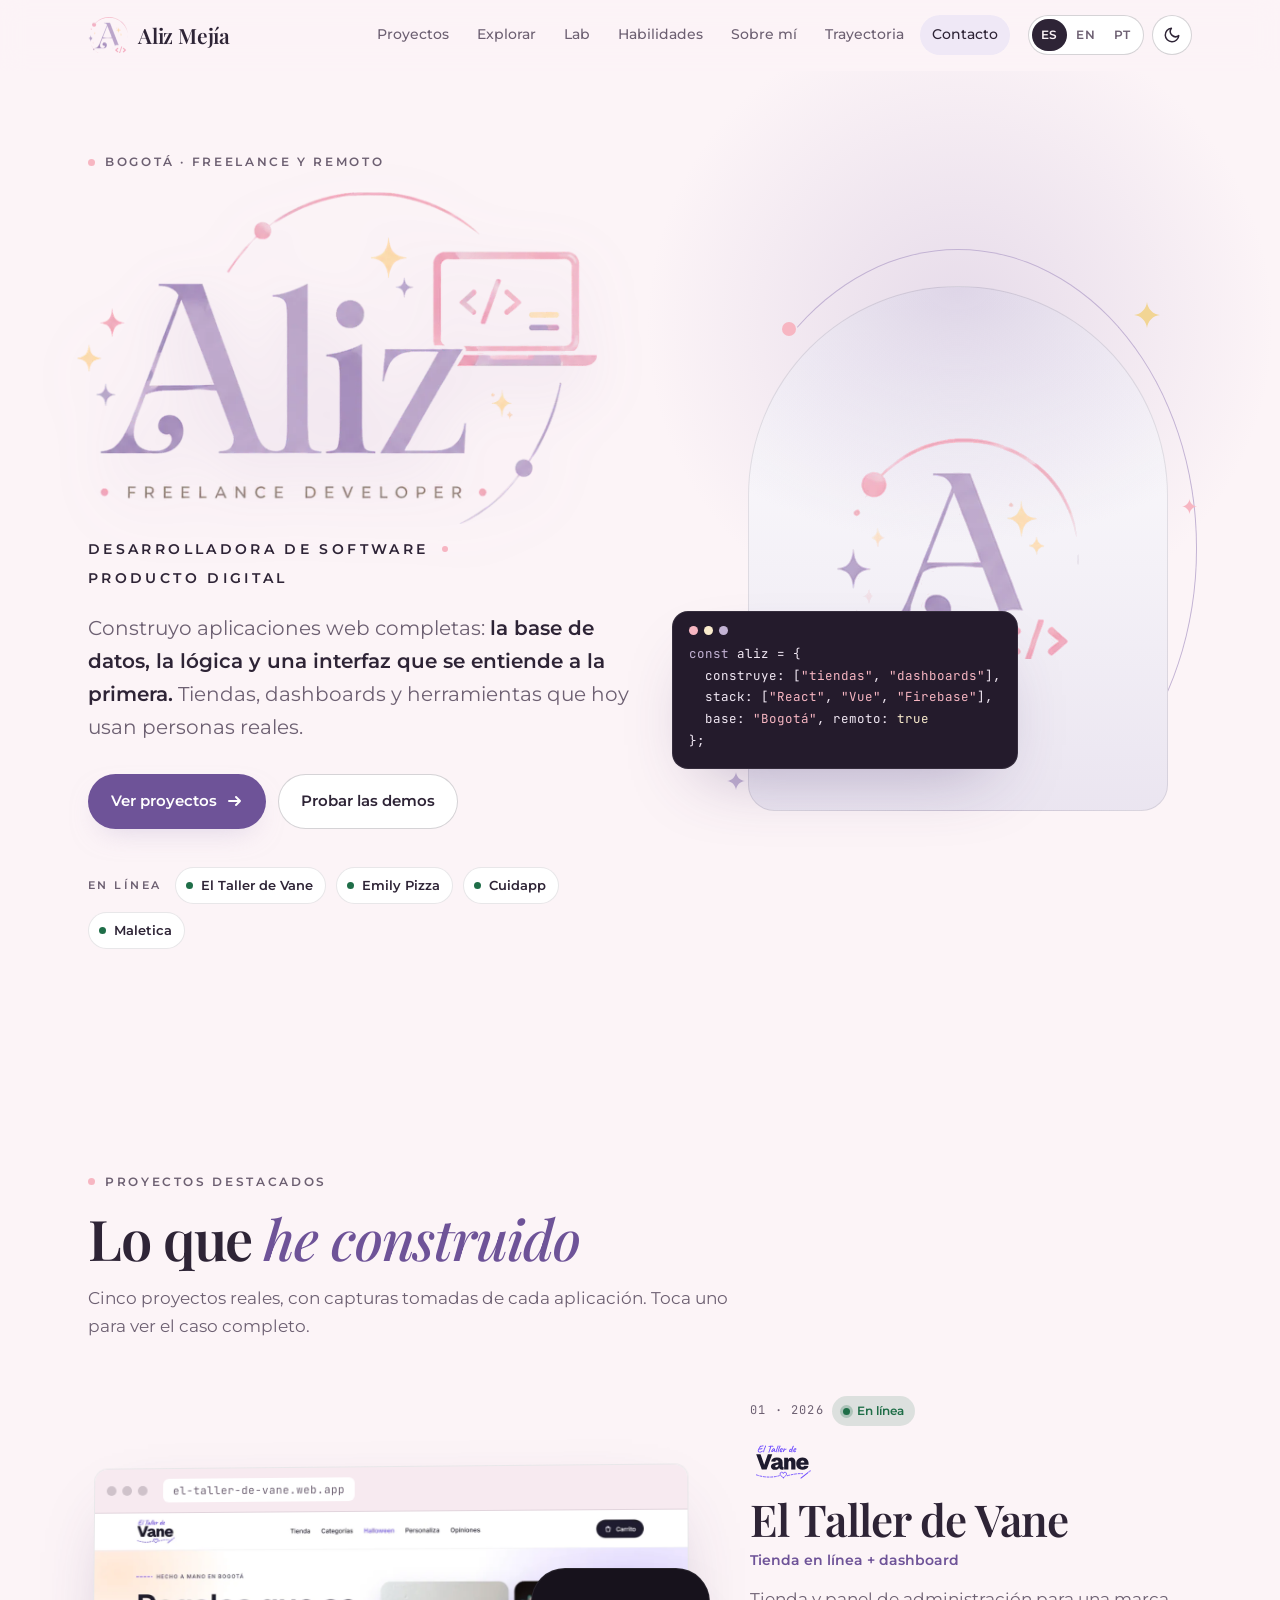
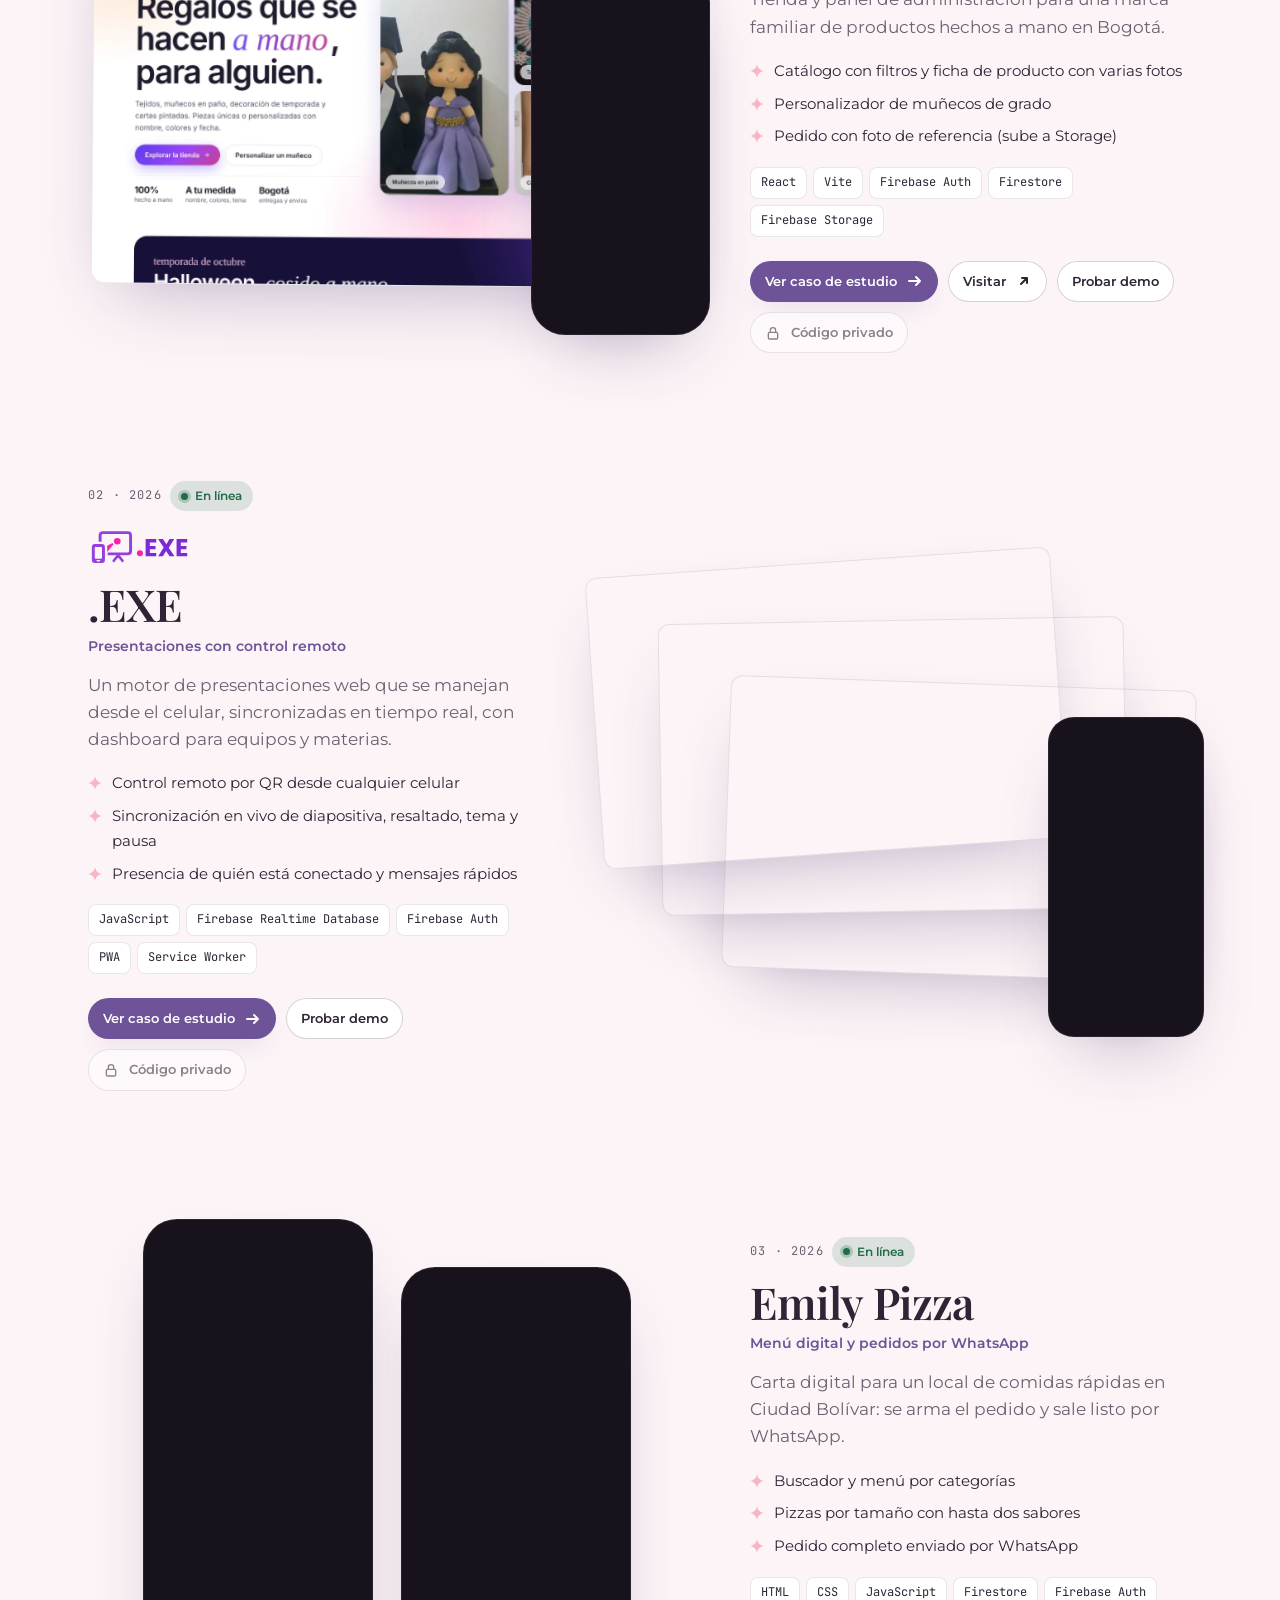
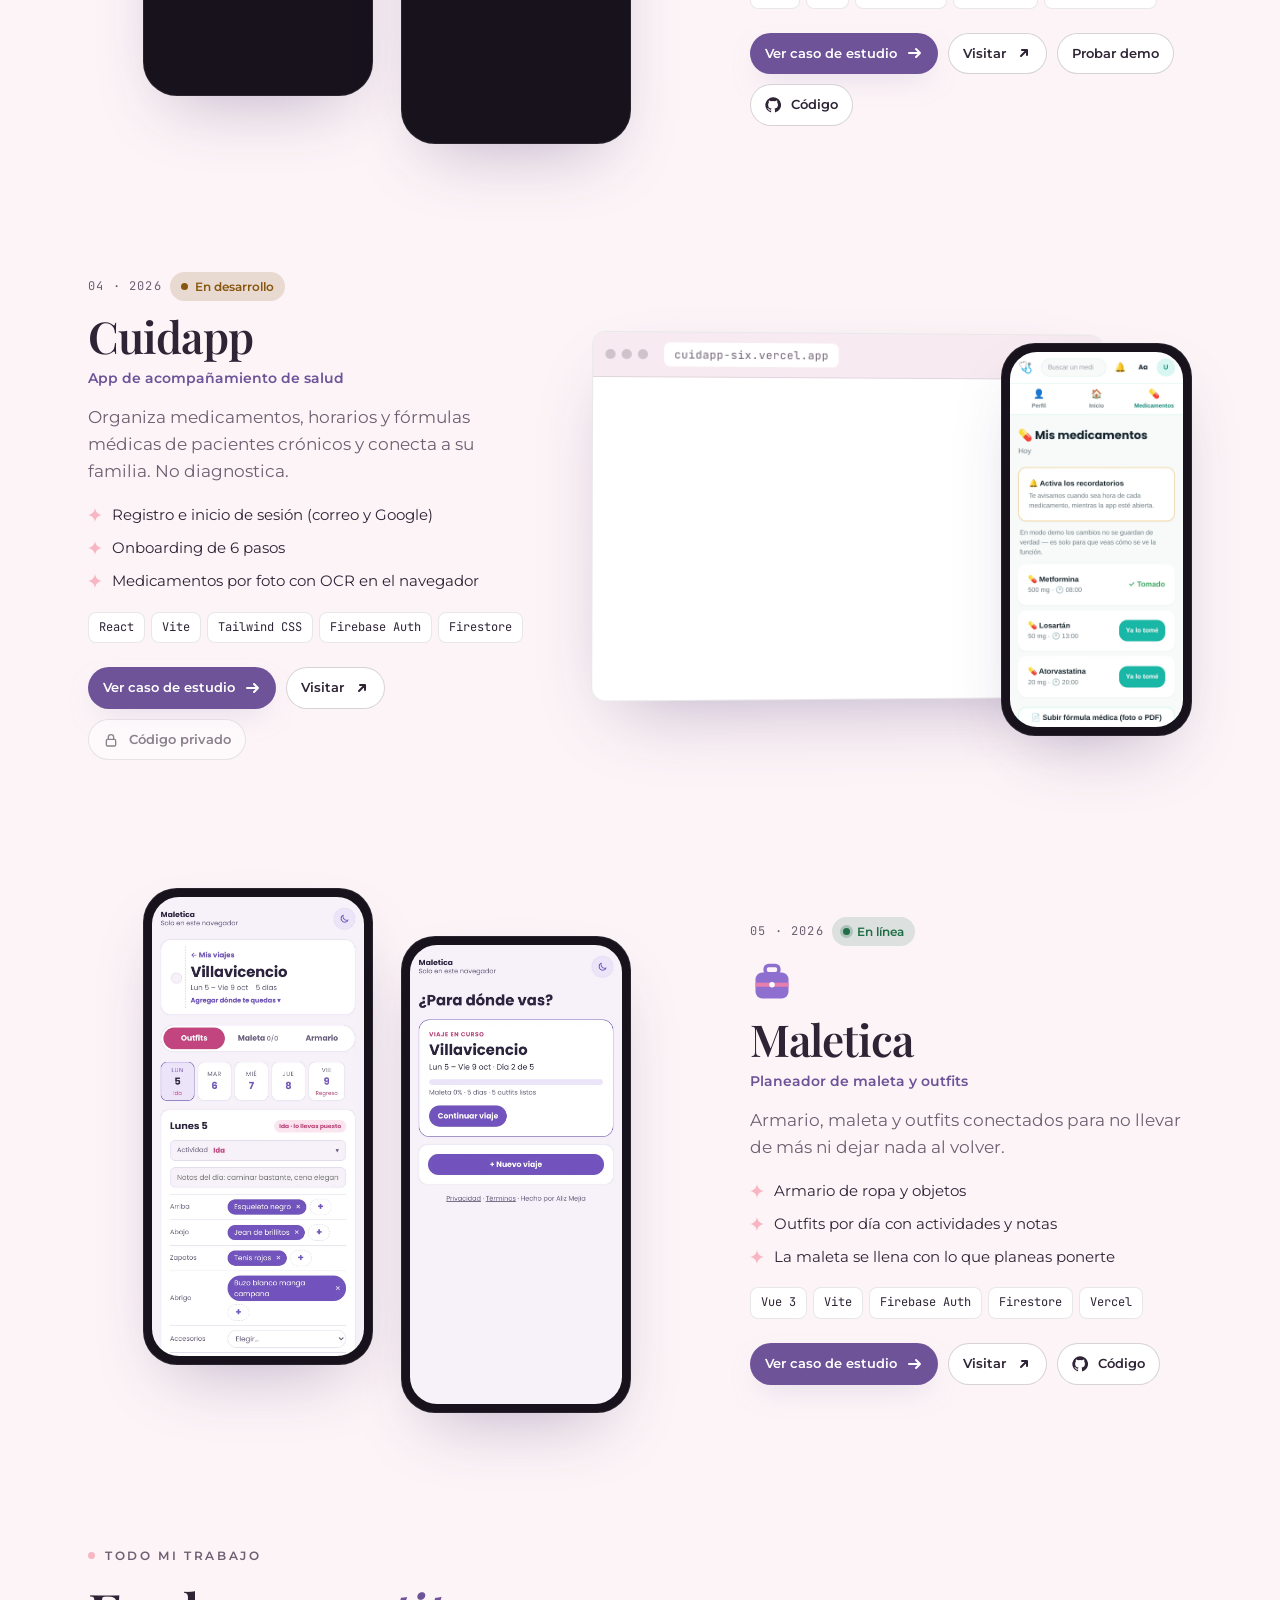
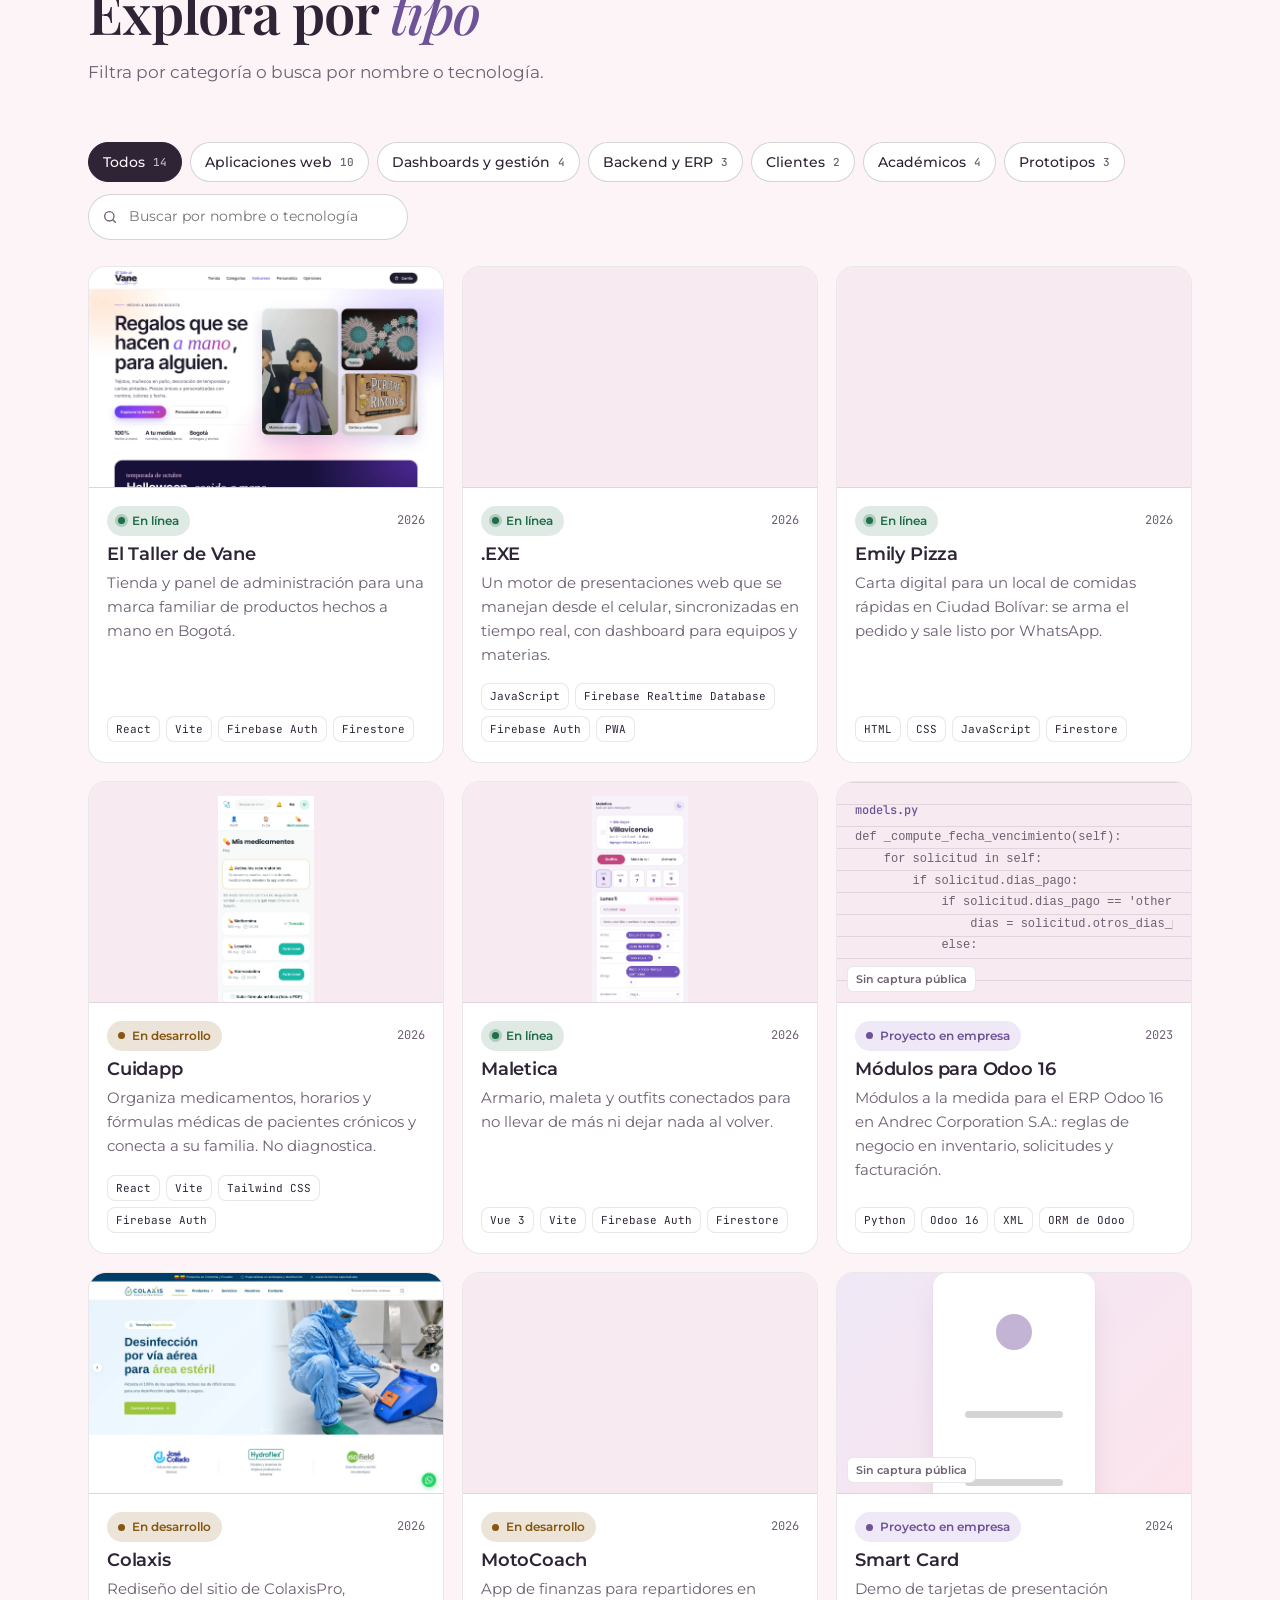
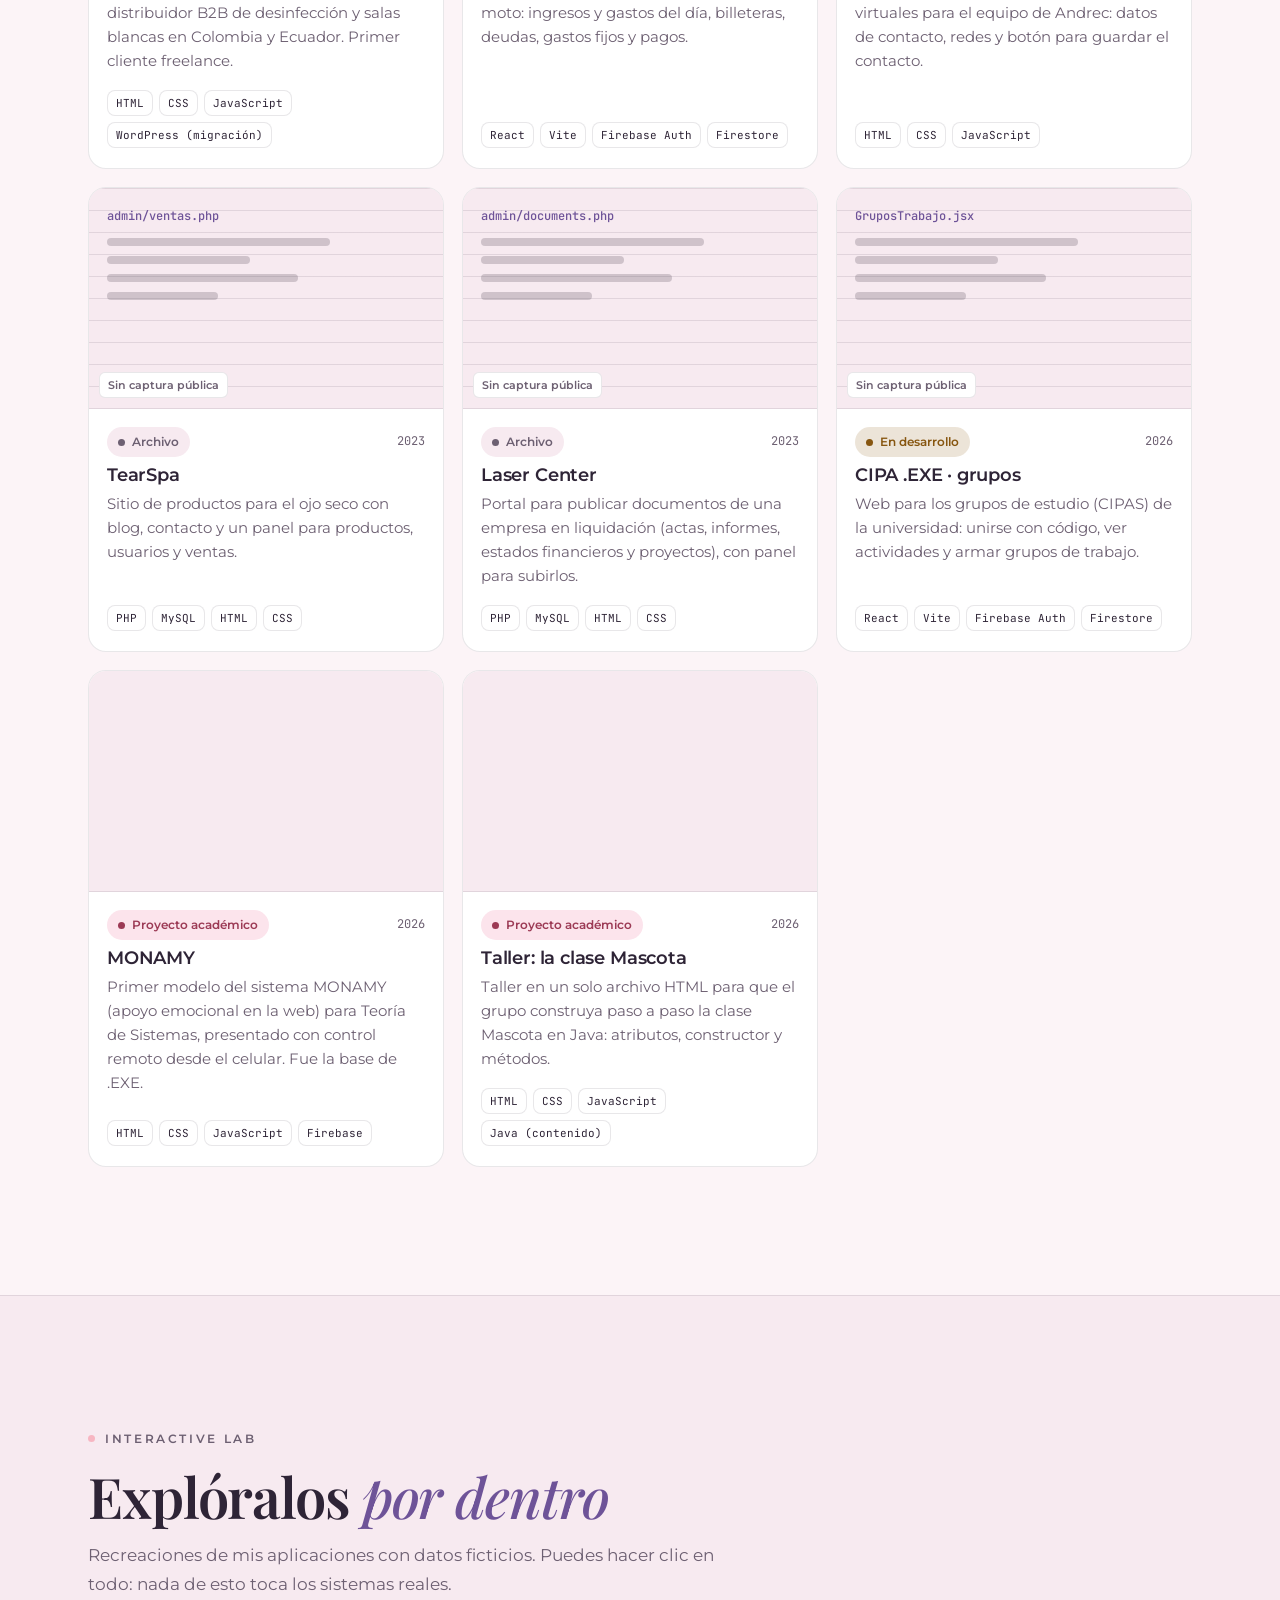
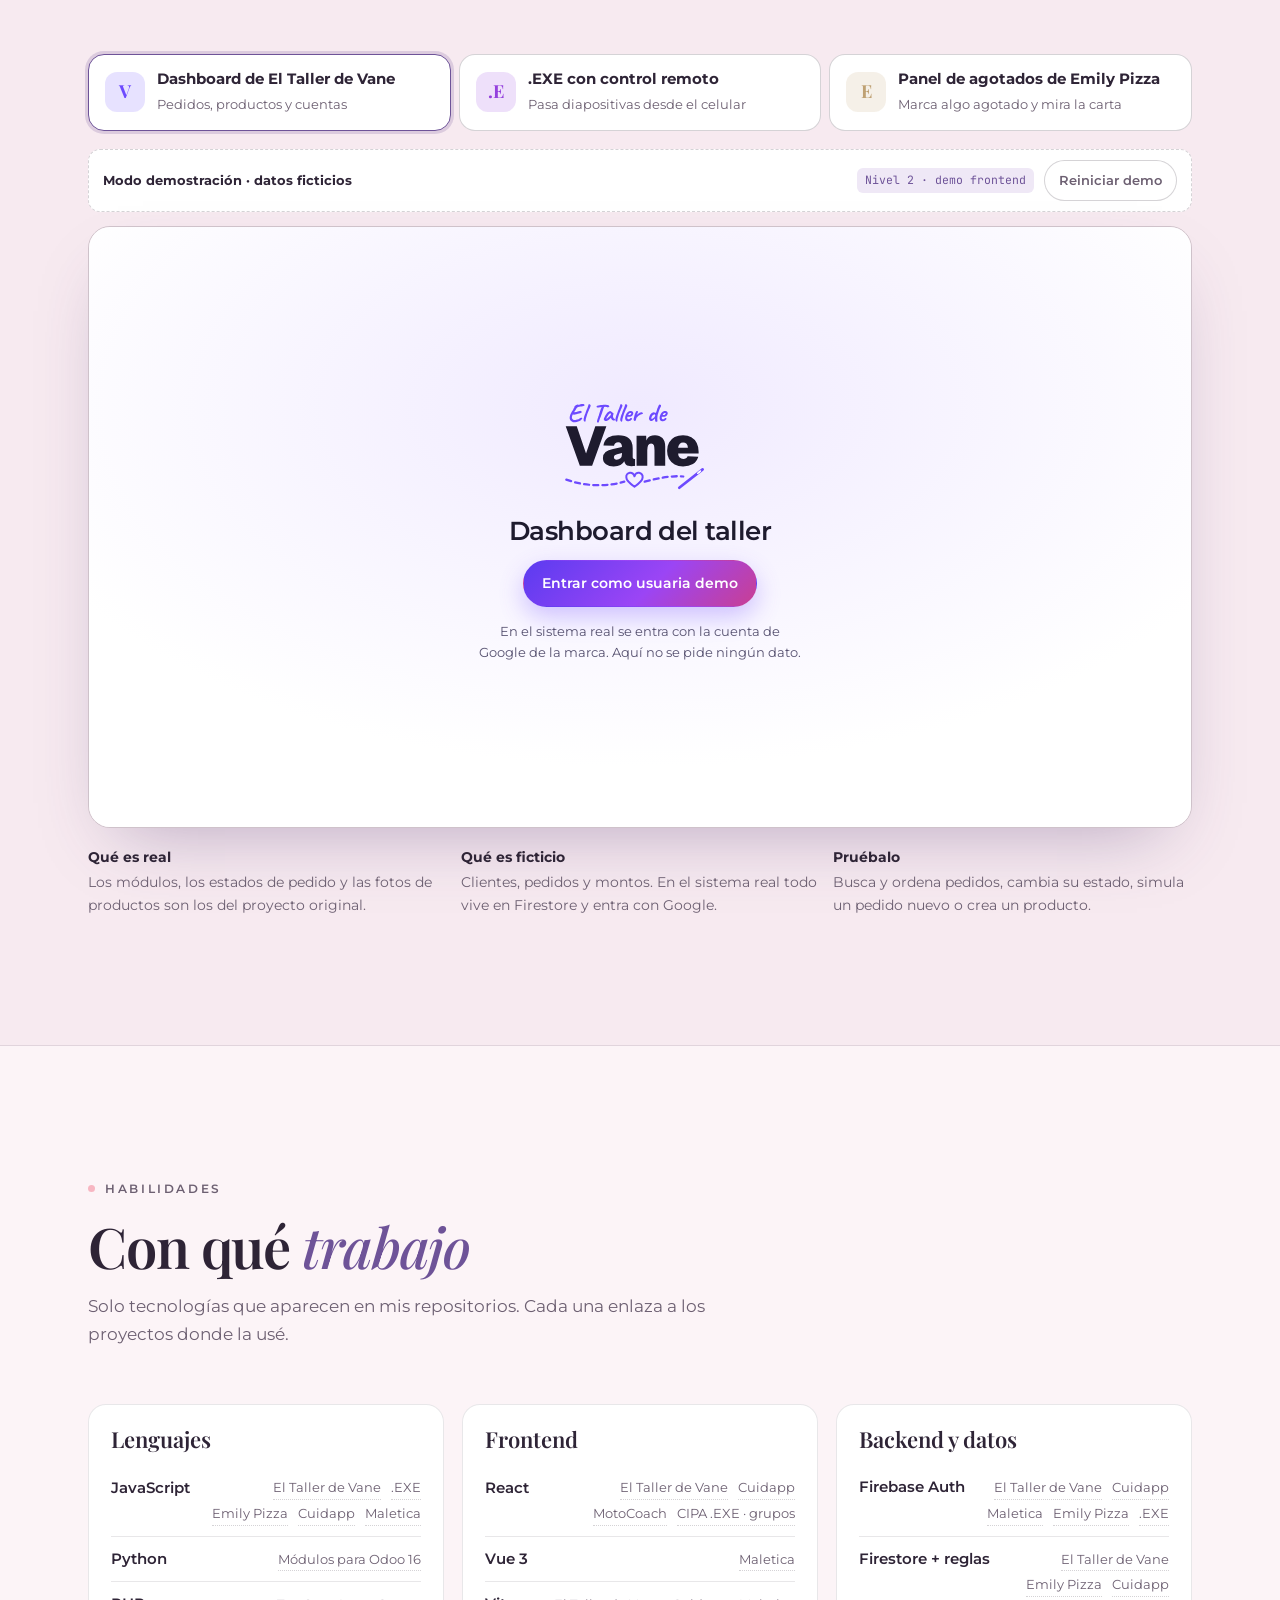
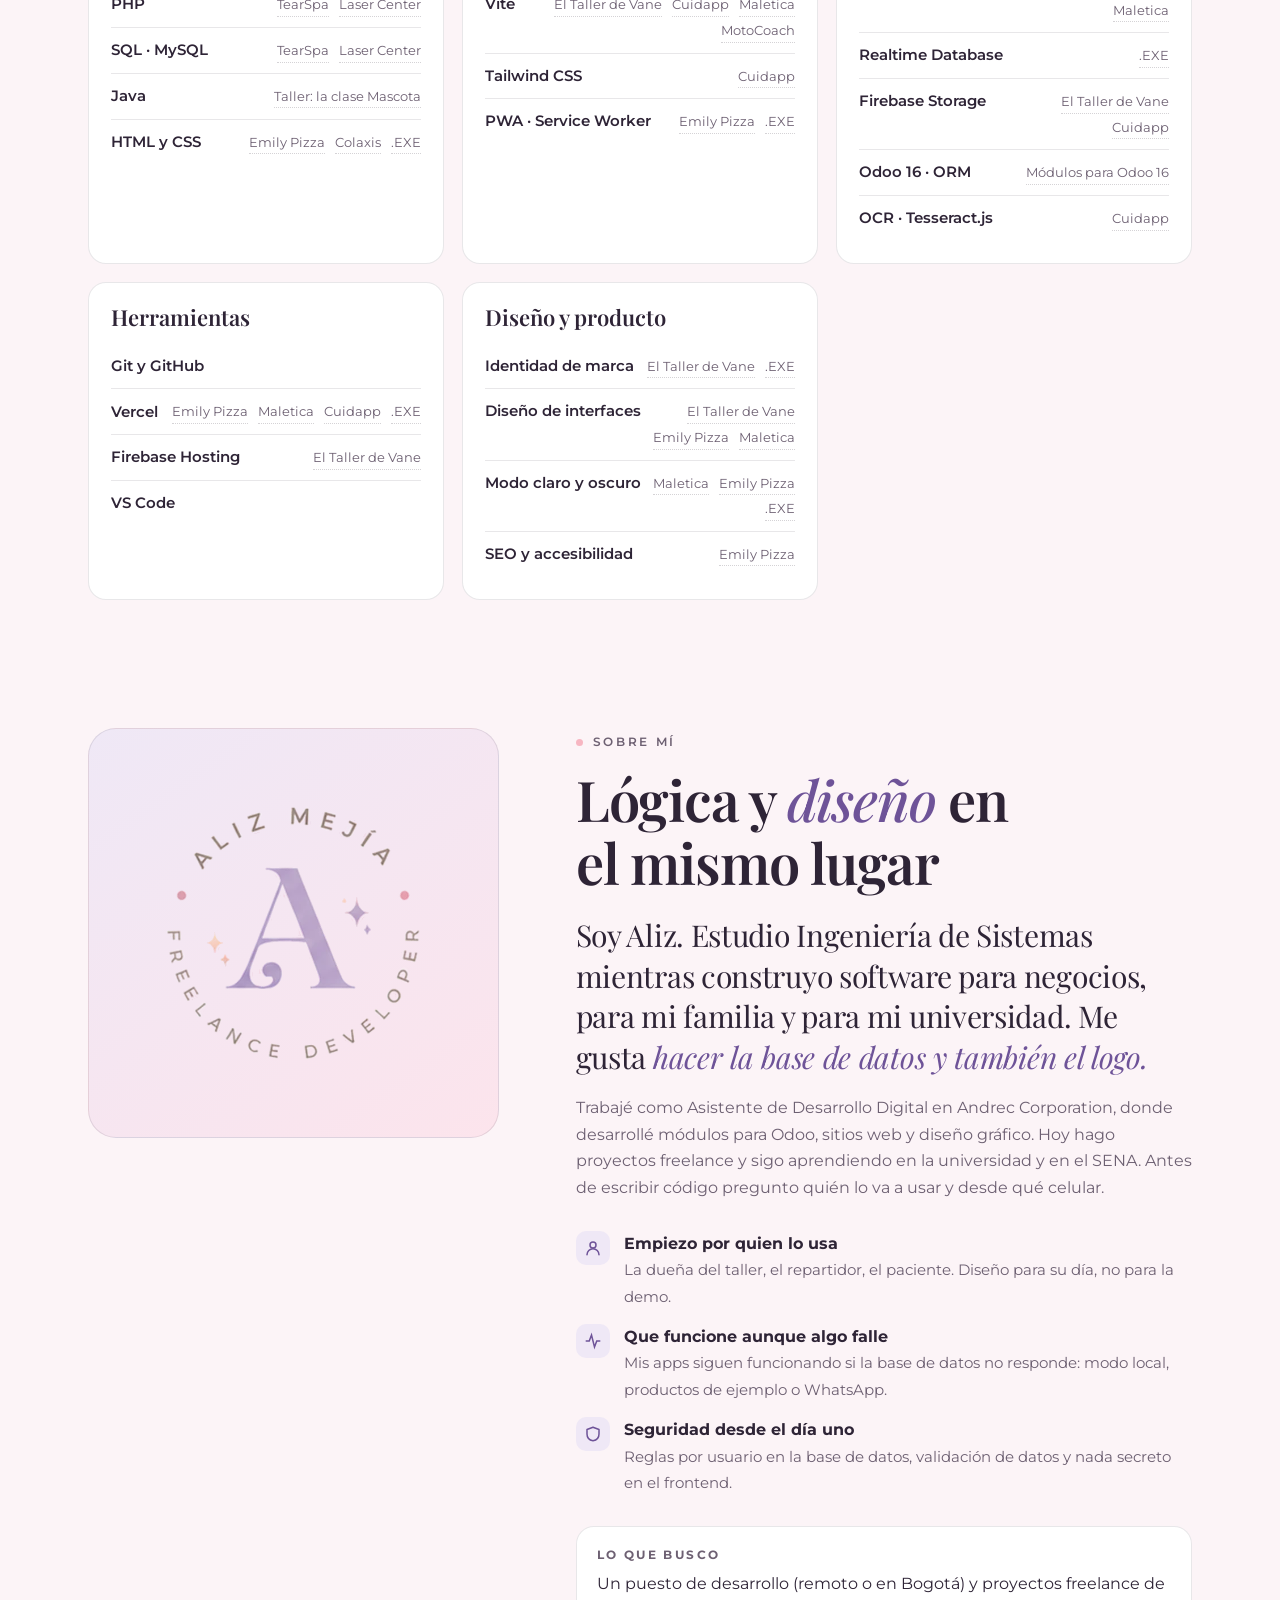
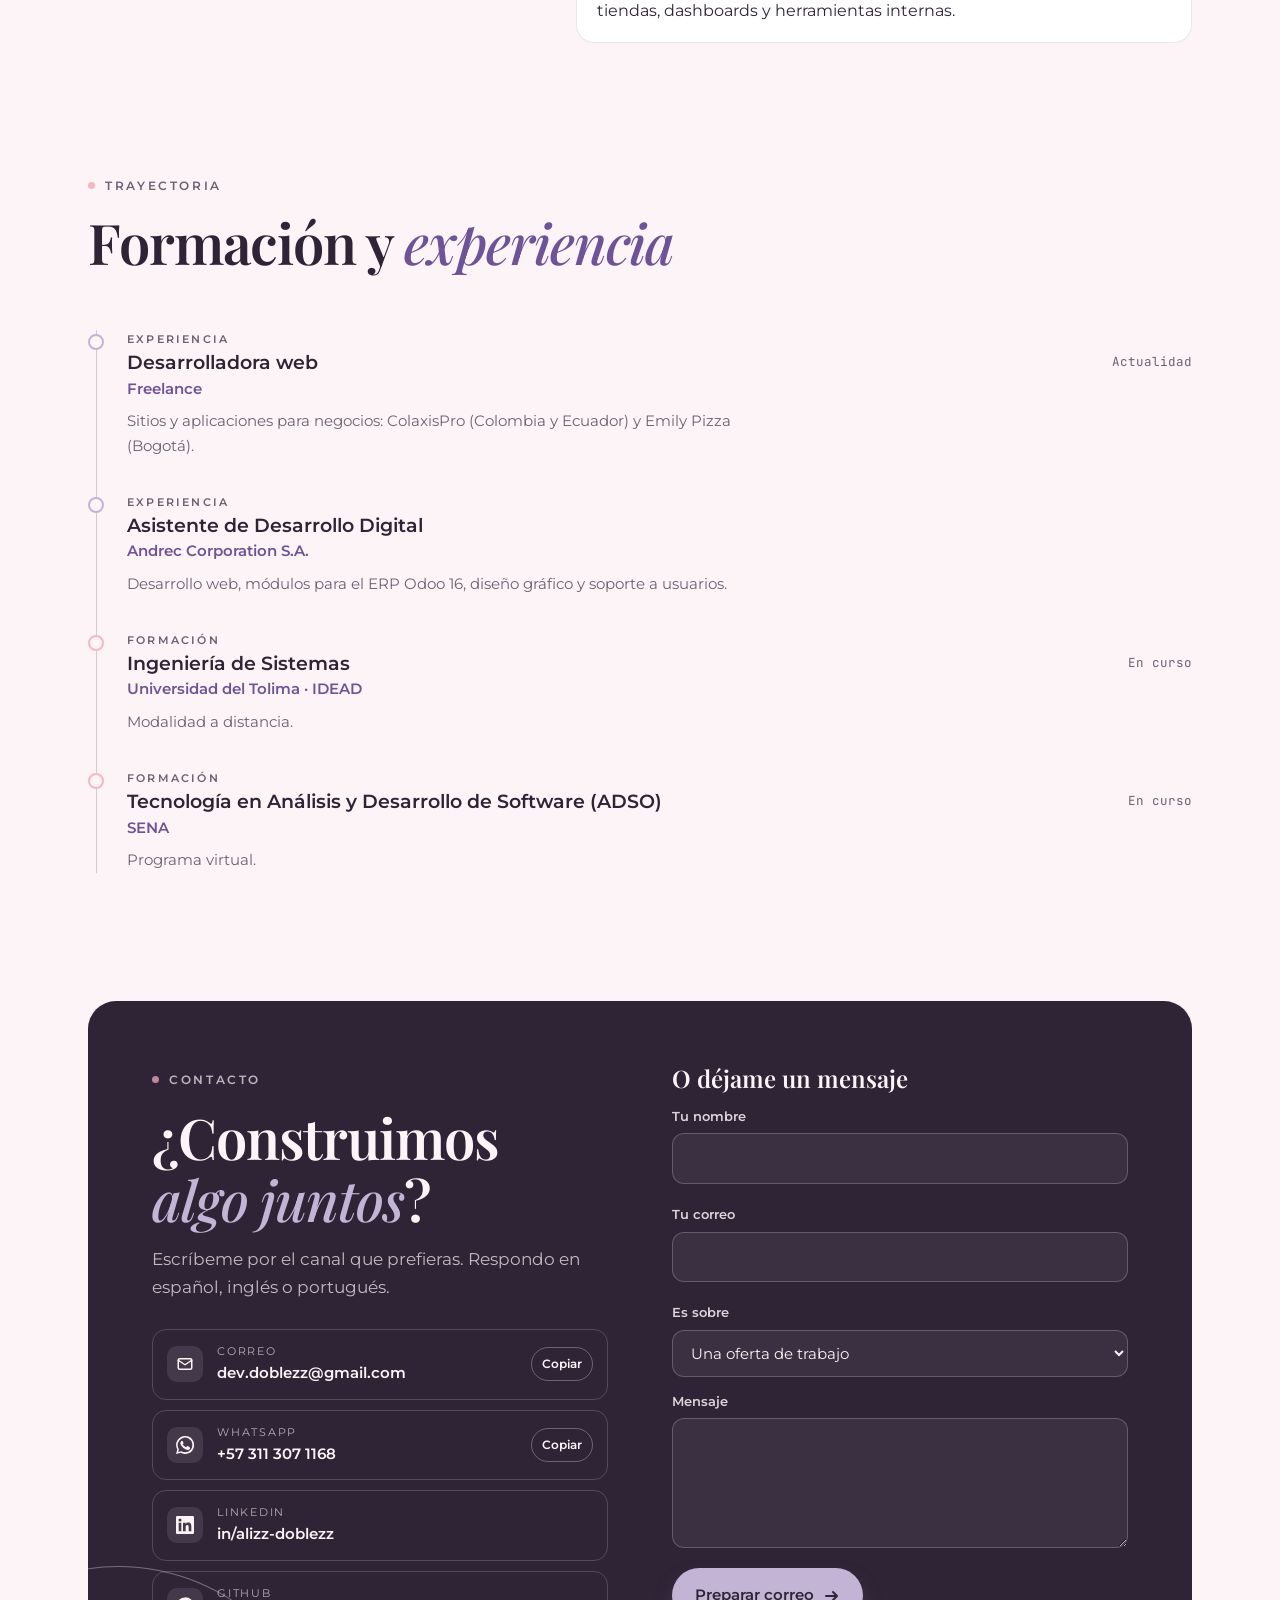
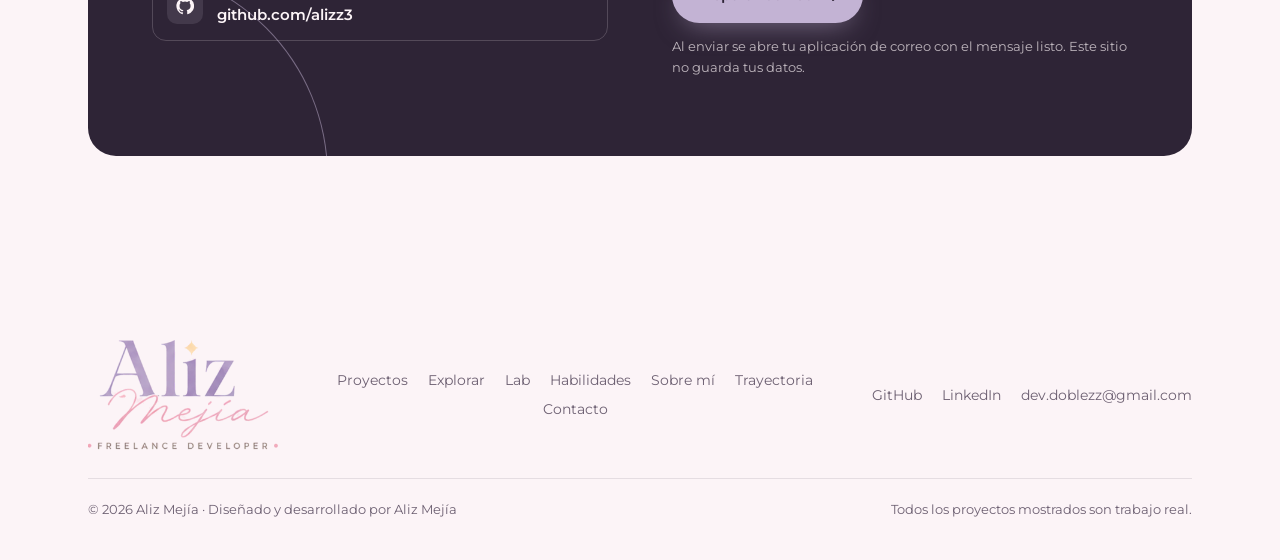
==== index.html @ 8deae515 "Portafolio de Aliz Mejía: proyectos, casos de estudio y demos interactivas" ====
<!doctype html>
<html lang="es">
<head>
  <meta charset="utf-8">
  <meta name="viewport" content="width=device-width, initial-scale=1, viewport-fit=cover">
  <title>Aliz Mejía · Desarrolladora de software</title>
  <meta name="description" content="Portafolio de Aliz Mejía: aplicaciones web, dashboards y herramientas con React, Vue y Firebase. Casos de estudio y demos interactivas.">
  <meta name="theme-color" content="#FCF4F7" media="(prefers-color-scheme: light)">
  <meta name="theme-color" content="#131017" media="(prefers-color-scheme: dark)">
  <link rel="canonical" href="https://aliz-mejia.vercel.app/">
  <link rel="alternate" hreflang="es" href="https://aliz-mejia.vercel.app/">
  <link rel="alternate" hreflang="en" href="https://aliz-mejia.vercel.app/?lang=en">
  <link rel="alternate" hreflang="pt" href="https://aliz-mejia.vercel.app/?lang=pt">

  <meta property="og:type" content="website">
  <meta property="og:title" content="Aliz Mejía · Desarrolladora de software">
  <meta property="og:description" content="Aplicaciones web, dashboards y herramientas que hoy usan personas reales. Casos de estudio y demos interactivas.">
  <meta property="og:image" content="https://aliz-mejia.vercel.app/assets/og.png">
  <meta property="og:image:width" content="1200">
  <meta property="og:image:height" content="630">
  <meta property="og:locale" content="es_CO">
  <meta property="og:locale:alternate" content="en_US">
  <meta property="og:locale:alternate" content="pt_BR">
  <meta name="twitter:card" content="summary_large_image">

  <link rel="icon" href="assets/favicon.svg" type="image/svg+xml">
  <link rel="icon" href="assets/favicon-32.png" sizes="32x32" type="image/png">
  <link rel="apple-touch-icon" href="assets/apple-touch-icon.png">
  <link rel="manifest" href="manifest.webmanifest">

  <link rel="preconnect" href="https://fonts.googleapis.com">
  <link rel="preconnect" href="https://fonts.gstatic.com" crossorigin>
  <link rel="stylesheet" href="https://fonts.googleapis.com/css2?family=Playfair+Display:ital,wght@0,500;0,600;0,700;1,500&family=Montserrat:wght@400;500;600;700&family=JetBrains+Mono:wght@400;500&display=swap">
  <link rel="stylesheet" href="css/estilos.css">
  <link rel="stylesheet" href="css/lab.css">
  <link rel="preload" as="image" href="assets/marca/logo-principal.webp">

  <script>
    /* Aplica tema e idioma guardados antes de pintar, para evitar parpadeo */
    try {
      var t = localStorage.getItem("aliz-tema"); if (t) document.documentElement.dataset.theme = t;
      var q = new URLSearchParams(location.search).get("lang");
      var l = q || localStorage.getItem("aliz-idioma"); if (l) document.documentElement.lang = l;
    } catch (e) {}
  </script>
  <script type="application/ld+json">
  {
    "@context": "https://schema.org",
    "@type": "Person",
    "name": "Aliz Mejía",
    "jobTitle": "Desarrolladora de software",
    "address": { "@type": "PostalAddress", "addressLocality": "Bogotá", "addressCountry": "CO" },
    "email": "mailto:dev.doblezz@gmail.com",
    "sameAs": ["https://github.com/alizz3", "https://www.linkedin.com/in/alizz-doblezz"]
  }
  </script>
</head>
<body>
  <a class="skip" href="#contenido" id="skip">Saltar al contenido</a>

  <header class="top" id="top">
    <div class="wrap nav">
      <a class="brand" href="#inicio" aria-label="Aliz Mejía, inicio">
        <img src="assets/marca/monograma-sm.webp" alt="" width="40" height="40">
        <b>Aliz Mejía</b>
      </a>
      <nav class="menu" id="menu" aria-label="Principal"></nav>
      <div class="tools">
        <div class="lang" role="group" aria-label="Idioma / Language">
          <button type="button" data-lang="es" aria-pressed="true" lang="es">ES</button>
          <button type="button" data-lang="en" aria-pressed="false" lang="en">EN</button>
          <button type="button" data-lang="pt" aria-pressed="false" lang="pt">PT</button>
        </div>
        <button class="icon-btn" id="tema" type="button" aria-label="Cambiar tema"></button>
        <button class="icon-btn burger" id="burger" type="button" aria-expanded="false" aria-controls="menu" aria-label="Abrir menú">
          <svg viewBox="0 0 24 24" fill="none" stroke="currentColor" stroke-width="2" stroke-linecap="round"><path d="M4 7h16M4 12h16M4 17h10"/></svg>
        </button>
      </div>
    </div>
  </header>

  <main id="contenido" tabindex="-1">
    <div id="portada"></div>
    <div id="caso" class="wrap" hidden></div>
    <noscript>
      <div class="wrap sec">
        <h1>Aliz Mejía · Desarrolladora de software</h1>
        <p>Este portafolio necesita JavaScript para mostrar los proyectos y las demos. Puedes ver mi código en <a href="https://github.com/alizz3">github.com/alizz3</a> o escribirme a dev.doblezz@gmail.com.</p>
      </div>
    </noscript>
  </main>

  <footer class="pie" id="pie"></footer>

  <svg width="0" height="0" style="position:absolute" aria-hidden="true">
    <symbol id="i-star" viewBox="0 0 24 24"><path fill="currentColor" d="M12 0c.6 6.4 5.6 11.4 12 12-6.4.6-11.4 5.6-12 12C11.4 17.6 6.4 12.6 0 12 6.4 11.4 11.4 6.4 12 0z"/></symbol>
    <symbol id="i-arrow" viewBox="0 0 16 16"><path fill="none" stroke="currentColor" stroke-width="2" stroke-linecap="round" stroke-linejoin="round" d="M2 8h11M9 4l4 4-4 4"/></symbol>
    <symbol id="i-out" viewBox="0 0 16 16"><path fill="none" stroke="currentColor" stroke-width="2" stroke-linecap="round" stroke-linejoin="round" d="M5 11l6-6M6 5h5v5"/></symbol>
    <symbol id="i-back" viewBox="0 0 16 16"><path fill="none" stroke="currentColor" stroke-width="2" stroke-linecap="round" stroke-linejoin="round" d="M14 8H3M7 4L3 8l4 4"/></symbol>
    <symbol id="i-lock" viewBox="0 0 24 24"><g fill="none" stroke="currentColor" stroke-width="2" stroke-linecap="round"><rect x="5" y="11" width="14" height="10" rx="2"/><path d="M8 11V8a4 4 0 0 1 8 0v3"/></g></symbol>
    <symbol id="i-gh" viewBox="0 0 24 24"><path fill="currentColor" d="M12 .5a11.5 11.5 0 0 0-3.64 22.41c.58.1.79-.25.79-.56v-2c-3.2.7-3.88-1.37-3.88-1.37-.53-1.33-1.28-1.69-1.28-1.69-1.05-.71.08-.7.08-.7 1.16.08 1.77 1.19 1.77 1.19 1.03 1.77 2.71 1.26 3.37.96.1-.75.4-1.26.73-1.55-2.55-.29-5.24-1.28-5.24-5.69 0-1.26.45-2.29 1.19-3.1-.12-.29-.52-1.46.11-3.05 0 0 .97-.31 3.17 1.18a11 11 0 0 1 5.77 0c2.2-1.49 3.17-1.18 3.17-1.18.63 1.59.23 2.76.11 3.05.74.81 1.19 1.84 1.19 3.1 0 4.42-2.7 5.39-5.26 5.68.41.36.78 1.06.78 2.14v3.17c0 .31.21.67.8.56A11.5 11.5 0 0 0 12 .5z"/></symbol>
    <symbol id="i-in" viewBox="0 0 24 24"><path fill="currentColor" d="M20.45 20.45h-3.56v-5.57c0-1.33-.02-3.04-1.85-3.04-1.86 0-2.14 1.45-2.14 2.94v5.67H9.35V9h3.41v1.56h.05c.48-.9 1.64-1.85 3.37-1.85 3.6 0 4.27 2.37 4.27 5.46v6.28zM5.34 7.43a2.06 2.06 0 1 1 0-4.13 2.06 2.06 0 0 1 0 4.13zM7.12 20.45H3.56V9h3.56v11.45zM22.22 0H1.77C.79 0 0 .77 0 1.73v20.54C0 23.23.79 24 1.77 24h20.45c.98 0 1.78-.77 1.78-1.73V1.73C24 .77 23.2 0 22.22 0z"/></symbol>
    <symbol id="i-mail" viewBox="0 0 24 24"><g fill="none" stroke="currentColor" stroke-width="2" stroke-linecap="round" stroke-linejoin="round"><rect x="3" y="5" width="18" height="14" rx="2"/><path d="m3 7 9 6 9-6"/></g></symbol>
    <symbol id="i-wa" viewBox="0 0 24 24"><path fill="currentColor" d="M17.5 14.4c-.3-.1-1.8-.9-2-1s-.5-.1-.7.1-.8 1-1 1.2-.4.2-.7.1a8.2 8.2 0 0 1-4-3.5c-.3-.5.3-.5.9-1.6.1-.2 0-.4 0-.5l-.9-2.2c-.2-.6-.5-.5-.7-.5h-.6a1.2 1.2 0 0 0-.9.4 3.6 3.6 0 0 0-1.1 2.7 6.3 6.3 0 0 0 1.3 3.3 14.4 14.4 0 0 0 5.5 4.9c2 .9 2.9 1 3.9.8.6-.1 1.8-.7 2.1-1.5s.3-1.4.2-1.5-.3-.2-.6-.3zM12 21.8a9.8 9.8 0 0 1-5-1.4l-.4-.2-3.7 1 1-3.6-.2-.4A9.8 9.8 0 1 1 12 21.8zM12 0a12 12 0 0 0-10.3 18L0 24l6.2-1.6A12 12 0 1 0 12 0z"/></symbol>
    <symbol id="i-sun" viewBox="0 0 24 24"><g fill="none" stroke="currentColor" stroke-width="2" stroke-linecap="round"><circle cx="12" cy="12" r="4"/><path d="M12 2v2M12 20v2M4.9 4.9l1.4 1.4M17.7 17.7l1.4 1.4M2 12h2M20 12h2M4.9 19.1l1.4-1.4M17.7 6.3l1.4-1.4"/></g></symbol>
    <symbol id="i-moon" viewBox="0 0 24 24"><path fill="none" stroke="currentColor" stroke-width="2" stroke-linejoin="round" d="M21 12.8A9 9 0 1 1 11.2 3a7 7 0 0 0 9.8 9.8z"/></symbol>
    <symbol id="i-search" viewBox="0 0 24 24"><g fill="none" stroke="currentColor" stroke-width="2" stroke-linecap="round"><circle cx="11" cy="11" r="7"/><path d="m20 20-3.5-3.5"/></g></symbol>
    <symbol id="i-user" viewBox="0 0 24 24"><g fill="none" stroke="currentColor" stroke-width="2" stroke-linecap="round"><circle cx="12" cy="8" r="4"/><path d="M4 21a8 8 0 0 1 16 0"/></g></symbol>
    <symbol id="i-shield" viewBox="0 0 24 24"><path fill="none" stroke="currentColor" stroke-width="2" stroke-linejoin="round" d="M12 3 4 6v6c0 5 3.4 8.3 8 9 4.6-.7 8-4 8-9V6l-8-3z"/></symbol>
    <symbol id="i-life" viewBox="0 0 24 24"><g fill="none" stroke="currentColor" stroke-width="2" stroke-linecap="round"><path d="M3 12h4l3-8 4 16 3-8h4"/></g></symbol>
    <symbol id="i-x" viewBox="0 0 24 24"><path fill="none" stroke="currentColor" stroke-width="2" stroke-linecap="round" d="M6 6l12 12M18 6 6 18"/></symbol>
  </svg>

  <script src="js/i18n.js"></script>
  <script src="js/datos.js"></script>
  <script src="js/lab.js"></script>
  <script src="js/app.js"></script>
</body>
</html>
---- css/estilos.css ----
/* =========================================================================
   Portafolio de Aliz Mejía · estilos
   Marca: lavanda #C3B3D4, rosa #F7B6C2, rosa claro #FCE4EC, crema #FAECCD,
   gris malva #A89CA6 · Playfair Display + Montserrat.
   Concepto: editorial con la órbita y las estrellas del logo; modo clarito
   (crema rosado) y oscuro (ciruela casi negro).
   ========================================================================= */
:root {
  --bg: #FCF4F7;
  --bg-2: #F7EAF0;
  --surface: #FFFFFF;
  --ink: #2E2436;
  --muted: #6D6072;
  --lav: #6E5398;          /* lavanda legible sobre claro */
  --lav-brand: #C3B3D4;
  --lav-tint: #EFE8F6;
  --pink: #9C3A55;         /* rosa legible sobre claro */
  --pink-brand: #F7B6C2;
  --pink-tint: #FCE4EC;
  --cream: #FAECCD;
  --gold: #C9952F;
  --mauve: #A89CA6;
  --line: rgba(46, 36, 54, .11);
  --line-strong: rgba(46, 36, 54, .2);
  --shadow: 0 1px 2px rgba(46, 36, 54, .05), 0 12px 32px -14px rgba(76, 52, 110, .22);
  --shadow-lg: 0 30px 70px -30px rgba(76, 52, 110, .38);
  --glow: rgba(195, 179, 212, .55);
  --code-bg: #241B2C;
  --code-ink: #F2E9F5;
  --ok: #1F6E48;
  --warn: #875610;
  --on-accent: #FFFFFF;

  --display: "Playfair Display", Georgia, "Times New Roman", serif;
  --body: "Montserrat", system-ui, -apple-system, "Segoe UI", Roboto, sans-serif;
  --mono: "JetBrains Mono", ui-monospace, SFMono-Regular, Menlo, Consolas, monospace;

  --gutter: clamp(16px, 4vw, 48px);
  --max: 1200px;
  --r-sm: 10px;
  --r: 18px;
  --r-lg: 28px;
  --ease: cubic-bezier(.2, .7, .2, 1);
  color-scheme: light;
}
@media (prefers-color-scheme: dark) {
  :root:not([data-theme="light"]) {
    --bg: #131017; --bg-2: #1A1520; --surface: #1E1825; --ink: #F3EBF5; --muted: #AFA3B4;
    --lav: #C9B9DD; --lav-brand: #C3B3D4; --lav-tint: #2A2235; --pink: #F7B6C2; --pink-brand: #F7B6C2;
    --pink-tint: #33212B; --cream: #FAECCD; --gold: #E9C77D; --mauve: #A89CA6;
    --line: rgba(243, 235, 245, .1); --line-strong: rgba(243, 235, 245, .2);
    --shadow: 0 1px 2px rgba(0, 0, 0, .3), 0 14px 34px -16px rgba(0, 0, 0, .6);
    --shadow-lg: 0 30px 70px -30px rgba(0, 0, 0, .8); --glow: rgba(143, 118, 179, .35);
    --code-bg: #0E0B12; --code-ink: #F2E9F5; --ok: #6FD3A0; --warn: #F0C06A; --on-accent: #1A1320;
    color-scheme: dark;
  }
}
:root[data-theme="dark"] {
  --bg: #131017; --bg-2: #1A1520; --surface: #1E1825; --ink: #F3EBF5; --muted: #AFA3B4;
  --lav: #C9B9DD; --lav-brand: #C3B3D4; --lav-tint: #2A2235; --pink: #F7B6C2; --pink-brand: #F7B6C2;
  --pink-tint: #33212B; --cream: #FAECCD; --gold: #E9C77D; --mauve: #A89CA6;
  --line: rgba(243, 235, 245, .1); --line-strong: rgba(243, 235, 245, .2);
  --shadow: 0 1px 2px rgba(0, 0, 0, .3), 0 14px 34px -16px rgba(0, 0, 0, .6);
  --shadow-lg: 0 30px 70px -30px rgba(0, 0, 0, .8); --glow: rgba(143, 118, 179, .35);
  --code-bg: #0E0B12; --code-ink: #F2E9F5; --ok: #6FD3A0; --warn: #F0C06A; --on-accent: #1A1320;
  color-scheme: dark;
}

/* ---------- base ---------- */
*, *::before, *::after { box-sizing: border-box; }
html { scroll-behavior: smooth; scroll-padding-top: 84px; }
body {
  margin: 0; background: var(--bg); color: var(--ink);
  font-family: var(--body); font-size: 16px; line-height: 1.65;
  -webkit-font-smoothing: antialiased; text-rendering: optimizeLegibility;
  overflow-x: hidden;
}
img { max-width: 100%; display: block; height: auto; }
a { color: inherit; }
button, input, select, textarea { font: inherit; color: inherit; }
h1, h2, h3, h4 { margin: 0; line-height: 1.12; text-wrap: balance; }
p { margin: 0; }
ul { margin: 0; padding: 0; list-style: none; }
:focus-visible { outline: 2px solid var(--pink); outline-offset: 3px; border-radius: 6px; }
.sr-only { position: absolute; width: 1px; height: 1px; overflow: hidden; clip: rect(0 0 0 0); white-space: nowrap; }
.wrap { max-width: var(--max); margin-inline: auto; padding-inline: var(--gutter); }
.skip { position: absolute; left: 12px; top: -60px; z-index: 50; background: var(--ink); color: var(--bg); padding: 10px 16px; border-radius: 999px; text-decoration: none; }
.skip:focus { top: 12px; }
::selection { background: var(--pink-brand); color: #2E2436; }

/* ---------- tipos ---------- */
.eyebrow { font-size: 12px; font-weight: 600; letter-spacing: .22em; text-transform: uppercase; color: var(--muted); display: inline-flex; align-items: center; gap: 10px; }
.eyebrow::before { content: ""; width: 7px; height: 7px; border-radius: 50%; background: var(--pink-brand); }
.h-sec { font-family: var(--display); font-weight: 600; font-size: clamp(34px, 5vw, 56px); letter-spacing: -.02em; margin-top: 14px; }
.h-sec em { font-style: italic; color: var(--lav); font-weight: 500; }
.sec-lead { color: var(--muted); max-width: 60ch; margin-top: 14px; font-size: 17px; }
.sec { padding-block: clamp(72px, 10vw, 128px); position: relative; }
.sec-head { margin-bottom: clamp(36px, 5vw, 56px); }

/* ---------- botones ---------- */
.btn { display: inline-flex; align-items: center; justify-content: center; gap: 10px; font-weight: 600; font-size: 15px; padding: 14px 22px; border-radius: 999px; text-decoration: none; border: 1px solid transparent; cursor: pointer; transition: transform .25s var(--ease), box-shadow .25s var(--ease), background .2s, border-color .2s; white-space: nowrap; }
.btn svg { width: 16px; height: 16px; flex: none; transition: transform .25s var(--ease); }
.btn-primary { background: var(--lav); color: var(--on-accent); box-shadow: 0 12px 28px -12px var(--glow); }
.btn-primary:hover { transform: translateY(-2px); box-shadow: 0 18px 36px -12px var(--glow); }
.btn-primary:hover svg { transform: translateX(3px); }
.btn-ghost { background: var(--surface); border-color: var(--line-strong); }
.btn-ghost:hover { border-color: var(--lav); }
.btn-ghost:hover svg { transform: translate(2px, -2px); }
.btn-sm { padding: 9px 14px; font-size: 13px; }
.btn[aria-disabled="true"] { opacity: .55; cursor: not-allowed; }
.link-arrow { display: inline-flex; align-items: center; gap: 6px; font-weight: 600; font-size: 14px; color: var(--lav); text-decoration: none; }
.link-arrow:hover { text-decoration: underline; text-underline-offset: 4px; }

.chip { display: inline-flex; align-items: center; gap: 6px; font-family: var(--mono); font-size: 12px; padding: 5px 10px; border-radius: 8px; border: 1px solid var(--line); background: var(--surface); color: var(--ink); white-space: nowrap; }
.badge { display: inline-flex; align-items: center; gap: 7px; font-size: 12px; font-weight: 600; padding: 5px 11px; border-radius: 999px; background: var(--lav-tint); color: var(--lav); white-space: nowrap; }
.badge i { width: 7px; height: 7px; border-radius: 50%; background: currentColor; }
.badge.vivo { background: color-mix(in srgb, var(--ok) 14%, transparent); color: var(--ok); }
.badge.vivo i { box-shadow: 0 0 0 3px color-mix(in srgb, var(--ok) 25%, transparent); animation: pulso 2.4s infinite; }
.badge.desarrollo { background: color-mix(in srgb, var(--warn) 16%, transparent); color: var(--warn); }
.badge.academico { background: var(--pink-tint); color: var(--pink); }
.badge.empresa { background: var(--lav-tint); color: var(--lav); }
.badge.archivo { background: var(--bg-2); color: var(--muted); }
@keyframes pulso { 50% { box-shadow: 0 0 0 6px transparent; } }

/* ---------- header ---------- */
.top { position: sticky; top: env(safe-area-inset-top, 0px); z-index: 30; background: color-mix(in srgb, var(--bg) 84%, transparent); backdrop-filter: saturate(1.4) blur(12px); -webkit-backdrop-filter: saturate(1.4) blur(12px); border-bottom: 1px solid transparent; transition: border-color .3s; }
.top.scrolled { border-bottom-color: var(--line); }
.nav { display: flex; align-items: center; gap: 18px; height: 70px; }
.brand { display: flex; align-items: center; gap: 10px; text-decoration: none; flex: none; }
.brand img { width: 40px; height: 40px; object-fit: contain; }
.brand b { font-family: var(--display); font-weight: 600; font-size: 21px; letter-spacing: -.01em; }
.menu { display: flex; gap: 4px; margin-left: auto; }
.menu a { text-decoration: none; font-size: 14px; font-weight: 500; color: var(--muted); padding: 8px 12px; border-radius: 999px; position: relative; transition: color .2s, background .2s; }
.menu a:hover { color: var(--ink); }
.menu a.activo { color: var(--ink); background: var(--lav-tint); }
.tools { display: flex; align-items: center; gap: 8px; }
.icon-btn { width: 40px; height: 40px; border-radius: 50%; border: 1px solid var(--line-strong); background: var(--surface); display: grid; place-items: center; cursor: pointer; transition: transform .25s var(--ease), border-color .2s; }
.icon-btn:hover { border-color: var(--lav); }
.icon-btn svg { width: 18px; height: 18px; }
#tema:hover { transform: rotate(-18deg); }
.lang { display: flex; border: 1px solid var(--line-strong); border-radius: 999px; padding: 3px; background: var(--surface); }
.lang button { border: 0; background: none; font-size: 12px; font-weight: 600; letter-spacing: .06em; padding: 6px 9px; border-radius: 999px; cursor: pointer; color: var(--muted); }
.lang button[aria-pressed="true"] { background: var(--ink); color: var(--bg); }
.burger { display: none; }
@media (max-width: 1020px) {
  .menu { position: fixed; inset: 70px 0 auto 0; flex-direction: column; gap: 2px; padding: 14px var(--gutter) 22px; background: var(--bg); border-bottom: 1px solid var(--line); box-shadow: var(--shadow); transform: translateY(-8px); opacity: 0; visibility: hidden; transition: .25s var(--ease); margin: 0; }
  .menu.abierto { transform: none; opacity: 1; visibility: visible; }
  .menu a { font-size: 17px; padding: 12px 14px; }
  .burger { display: grid; }
  .tools { margin-left: auto; }
}
@media (max-width: 420px) { .brand b { display: none; } .lang button { padding: 6px 7px; } }

/* ---------- hero ---------- */
.hero { padding-block: clamp(36px, 6vw, 80px) clamp(48px, 7vw, 96px); position: relative; overflow: hidden; }
.hero::before { content: ""; position: absolute; inset: -20% -10% auto auto; width: 70vw; height: 70vw; max-width: 900px; max-height: 900px; background: radial-gradient(closest-side, var(--glow), transparent 70%); z-index: -1; opacity: .7; }
.hero-grid { display: grid; grid-template-columns: 1.1fr .9fr; gap: clamp(28px, 5vw, 72px); align-items: center; }
.hero-grid > * { min-width: 0; }
.hero-logo { width: min(520px, 100%); margin: 18px 0 0 -2%; }
.hero-logo img { width: 100%; filter: drop-shadow(0 18px 30px rgba(127, 100, 168, .18)); }
.hero h1 { font-family: var(--display); }
.rol { font-size: clamp(12px, 1.3vw, 14px); font-weight: 600; letter-spacing: .24em; text-transform: uppercase; margin-top: 14px; display: flex; flex-wrap: wrap; gap: 6px 14px; align-items: center; }
.rol i { width: 6px; height: 6px; border-radius: 50%; background: var(--pink-brand); }
.lead { font-size: clamp(17px, 1.7vw, 20px); color: var(--muted); max-width: 52ch; margin-top: 22px; text-wrap: pretty; }
.lead strong { color: var(--ink); font-weight: 600; }
.actions { display: flex; flex-wrap: wrap; gap: 12px; margin-top: 30px; }
.vivos { margin-top: 38px; display: flex; flex-wrap: wrap; gap: 8px 10px; align-items: center; }
.vivos small { font-size: 11px; letter-spacing: .22em; text-transform: uppercase; color: var(--muted); font-weight: 600; margin-right: 4px; }
.vivo-link { display: inline-flex; align-items: center; gap: 8px; text-decoration: none; font-size: 13px; font-weight: 600; padding: 7px 12px 7px 10px; border-radius: 999px; border: 1px solid var(--line); background: var(--surface); transition: border-color .2s, transform .2s var(--ease); }
.vivo-link:hover { border-color: var(--ok); transform: translateY(-1px); }
.vivo-link i { width: 7px; height: 7px; border-radius: 50%; background: var(--ok); }

.retrato { position: relative; aspect-ratio: 4 / 5; width: min(420px, 100%); justify-self: center; }
.retrato .marco { position: absolute; inset: 0; border-radius: 240px 240px 30px 30px; overflow: hidden; border: 1px solid var(--line); background: radial-gradient(120% 70% at 50% 0%, var(--glow), transparent 70%), linear-gradient(180deg, var(--surface), color-mix(in srgb, var(--lav-brand) 34%, var(--surface))); display: grid; place-items: center; }
.retrato .marco img { width: 100%; height: 100%; object-fit: cover; }
.retrato .marco img.mono { width: 58%; height: auto; object-fit: contain; opacity: .95; }
.retrato .orbita { position: absolute; inset: -7%; border-radius: 50%; border: 1.5px solid var(--lav-brand); border-left-color: transparent; border-bottom-color: transparent; animation: girar 50s linear infinite; pointer-events: none; }
.retrato .orbita::before, .retrato .orbita::after { content: ""; position: absolute; border-radius: 50%; }
.retrato .orbita::before { width: 14px; height: 14px; background: var(--pink-brand); top: 12%; left: 13%; }
.retrato .orbita::after { width: 10px; height: 10px; background: var(--lav-brand); bottom: 13%; right: 13%; }
@keyframes girar { to { transform: rotate(360deg); } }
.estrella { position: absolute; color: var(--cream); pointer-events: none; }
.estrella svg { width: 100%; height: 100%; }
.retrato .e1 { width: 26px; height: 26px; top: 3%; right: 2%; color: #F2D594; }
.retrato .e2 { width: 15px; height: 15px; top: 40%; right: -7%; color: var(--pink-brand); }
.retrato .e3 { width: 18px; height: 18px; bottom: 4%; left: -5%; color: var(--lav-brand); }
.codigo-flot { position: absolute; left: -18%; bottom: 8%; width: max-content; max-width: 100%; white-space: nowrap; overflow: hidden; background: var(--code-bg); color: var(--code-ink); border-radius: 16px; padding: 14px 16px 16px; font-family: var(--mono); font-size: 12.5px; line-height: 1.75; box-shadow: var(--shadow-lg); border: 1px solid rgba(255, 255, 255, .08); animation: flotar 7s ease-in-out infinite; }
.codigo-flot .bar { display: flex; gap: 6px; margin-bottom: 8px; }
.codigo-flot .bar i { width: 9px; height: 9px; border-radius: 50%; background: #F7B6C2; }
.codigo-flot .bar i:nth-child(2) { background: #FAECCD; }
.codigo-flot .bar i:nth-child(3) { background: #C3B3D4; }
.tk-k { color: #C3B3D4; } .tk-s { color: #F7B6C2; } .tk-p { color: #FAECCD; } .tk-c { color: #8E8296; }
@keyframes flotar { 50% { transform: translateY(-8px); } }
@media (max-width: 900px) {
  .hero-grid { grid-template-columns: 1fr; }
  .retrato { width: min(300px, 78%); margin-top: 24px; }
  .codigo-flot { left: -12%; font-size: 10.5px; }
}

/* ---------- destacados ---------- */
.destacados { display: grid; gap: clamp(72px, 10vw, 140px); }
.dest { display: grid; grid-template-columns: 1.15fr .85fr; gap: clamp(28px, 5vw, 64px); align-items: center; }
.dest > * { min-width: 0; }
.dest.inv { grid-template-columns: .85fr 1.15fr; }
.dest.inv .dest-media { order: 2; }
.dest-num { font-family: var(--mono); font-size: 12px; color: var(--muted); letter-spacing: .1em; }
.dest-logo { height: 44px; width: auto; max-width: 180px; object-fit: contain; object-position: left; margin: 14px 0 10px; }
.dest-logo.claro-only { display: block; } .dest-logo.oscuro-only { display: none; }
.dest h3 { font-family: var(--display); font-size: clamp(30px, 3.6vw, 44px); font-weight: 600; letter-spacing: -.02em; margin-top: 10px; }
.dest .tipo { color: var(--lav); font-weight: 600; font-size: 14px; margin-top: 6px; }
.dest p.resumen { color: var(--muted); margin-top: 14px; font-size: 16.5px; max-width: 52ch; }
.dest .feats { margin-top: 18px; display: grid; gap: 8px; }
.dest .feats li { display: flex; gap: 10px; font-size: 15px; }
.dest .feats li::before { content: ""; flex: none; width: 14px; height: 14px; margin-top: 5px; background: var(--pink-brand); mask: var(--star-mask) center / contain no-repeat; -webkit-mask: var(--star-mask) center / contain no-repeat; }
.dest .meta { display: flex; flex-wrap: wrap; gap: 6px; margin-top: 18px; }
.dest .acc { display: flex; flex-wrap: wrap; gap: 10px; margin-top: 24px; align-items: center; }
.dest .estado { display: flex; gap: 8px; align-items: center; flex-wrap: wrap; }
:root { --star-mask: url("data:image/svg+xml,%3Csvg xmlns='http://www.w3.org/2000/svg' viewBox='0 0 24 24'%3E%3Cpath d='M12 0c.6 6.4 5.6 11.4 12 12-6.4.6-11.4 5.6-12 12C11.4 17.6 6.4 12.6 0 12 6.4 11.4 11.4 6.4 12 0z'/%3E%3C/svg%3E"); }

.dest-media { position: relative; }
.navegador { border-radius: 14px; background: var(--surface); border: 1px solid var(--line); box-shadow: var(--shadow-lg); overflow: hidden; transform: perspective(1600px) rotateY(-4deg) rotateX(2deg); transition: transform .6s var(--ease); }
.dest.inv .navegador { transform: perspective(1600px) rotateY(4deg) rotateX(2deg); }
.dest:hover .navegador { transform: perspective(1600px) rotateY(0) rotateX(0); }
.navegador .bar { display: flex; align-items: center; gap: 6px; padding: 10px 12px; border-bottom: 1px solid var(--line); background: var(--bg-2); }
.navegador .bar i { width: 10px; height: 10px; border-radius: 50%; background: var(--line-strong); }
.navegador .bar span { margin-left: 10px; font-family: var(--mono); font-size: 11px; color: var(--muted); background: var(--surface); border-radius: 6px; padding: 3px 10px; overflow: hidden; text-overflow: ellipsis; white-space: nowrap; min-width: 0; }
.navegador img { width: 100%; aspect-ratio: 16 / 10; object-fit: cover; object-position: top; }
.telefono { width: 100%; max-width: 230px; border-radius: 34px; padding: 8px; background: #17121C; box-shadow: var(--shadow-lg); border: 1px solid rgba(255, 255, 255, .08); }
.telefono img { border-radius: 27px; width: 100%; aspect-ratio: 390 / 844; object-fit: cover; object-position: top; }
.navegador + .telefono { position: absolute; right: -4%; bottom: -12%; width: 30%; min-width: 120px; }
.par-tel { display: flex; justify-content: center; gap: clamp(14px, 3vw, 28px); align-items: flex-start; }
.par-tel .telefono:nth-child(2) { margin-top: 48px; }
.diapos { position: relative; aspect-ratio: 16 / 12; }
.diapos img { position: absolute; width: 78%; border-radius: 12px; border: 1px solid var(--line); box-shadow: var(--shadow-lg); aspect-ratio: 16 / 10; object-fit: cover; object-position: top; transition: transform .6s var(--ease); }
.diapos img:nth-child(1) { left: 0; top: 0; transform: rotate(-4deg); }
.diapos img:nth-child(2) { left: 11%; top: 13%; transform: rotate(-1deg); }
.diapos img:nth-child(3) { left: 22%; top: 27%; transform: rotate(2deg); z-index: 1; }
.dest:hover .diapos img:nth-child(1) { transform: rotate(-6deg) translate(-8px, -6px); }
.dest:hover .diapos img:nth-child(3) { transform: rotate(3deg) translate(8px, 6px); }
.diapos .telefono { position: absolute; right: -2%; bottom: -6%; width: 26%; min-width: 96px; z-index: 2; padding: 6px; border-radius: 26px; }
.diapos .telefono img { position: static; width: 100%; transform: none; border-radius: 21px; aspect-ratio: 390 / 844; border: 0; box-shadow: none; }
.mixta { display: grid; grid-template-columns: 1fr; position: relative; }
.mixta .navegador { width: 86%; }
.mixta .telefono { position: absolute; right: 0; bottom: -10%; width: 32%; min-width: 120px; }
@media (max-width: 900px) {
  .dest, .dest.inv { grid-template-columns: 1fr; }
  .dest.inv .dest-media { order: 0; }
  .dest-media { margin-bottom: 18px; }
  .navegador, .dest.inv .navegador { transform: none; }
}

/* ---------- explorador ---------- */
.explorar-bar { display: flex; flex-wrap: wrap; gap: 12px; align-items: center; justify-content: space-between; margin-bottom: 26px; }
.filtros { display: flex; flex-wrap: wrap; gap: 8px; }
.filtro { border: 1px solid var(--line-strong); background: var(--surface); border-radius: 999px; padding: 8px 14px; font-size: 13.5px; font-weight: 500; cursor: pointer; display: inline-flex; gap: 8px; align-items: center; transition: background .2s, color .2s, border-color .2s; }
.filtro span { font-family: var(--mono); font-size: 11px; color: var(--muted); }
.filtro[aria-pressed="true"] { background: var(--ink); color: var(--bg); border-color: var(--ink); }
.filtro[aria-pressed="true"] span { color: inherit; opacity: .7; }
.buscar { position: relative; flex: 1 1 240px; max-width: 320px; }
.buscar input { width: 100%; border: 1px solid var(--line-strong); background: var(--surface); border-radius: 999px; padding: 10px 16px 10px 40px; font-size: 14px; }
.buscar svg { position: absolute; left: 14px; top: 50%; translate: 0 -50%; width: 16px; height: 16px; color: var(--muted); }
.grid-proy { display: grid; grid-template-columns: repeat(auto-fill, minmax(min(100%, 300px), 1fr)); gap: 18px; }
.card { display: flex; flex-direction: column; background: var(--surface); border: 1px solid var(--line); border-radius: var(--r); overflow: hidden; text-decoration: none; transition: transform .35s var(--ease), box-shadow .35s var(--ease), border-color .2s; animation: aparecer .45s var(--ease) both; }
.card:hover { transform: translateY(-4px); box-shadow: var(--shadow); border-color: var(--line-strong); }
.card .cover { aspect-ratio: 16 / 10; background: var(--bg-2); overflow: hidden; position: relative; border-bottom: 1px solid var(--line); }
.card .cover img { width: 100%; height: 100%; object-fit: cover; object-position: top; transition: transform .6s var(--ease); }
.card .cover img.mob { object-fit: contain; object-position: center; padding: 14px 0 0; }
.card:hover .cover img { transform: scale(1.03); }
.cover-code { position: absolute; inset: 0; padding: 18px; font-family: var(--mono); font-size: 12px; line-height: 1.8; color: var(--muted); background: repeating-linear-gradient(0deg, transparent 0 21px, var(--line) 21px 22px), var(--bg-2); }
.cover-code b { color: var(--lav); font-weight: 500; display: block; margin-bottom: 6px; }
.cover-code .ph { display: block; height: 8px; border-radius: 4px; background: var(--line-strong); margin: 10px 0; }
.cover-card { position: absolute; inset: 0; display: grid; place-items: center; background: linear-gradient(135deg, var(--lav-tint), var(--pink-tint)); }
.cover-card div { width: 46%; aspect-ratio: 9 / 14; border-radius: 14px; background: var(--surface); box-shadow: var(--shadow); display: grid; place-items: center; gap: 4px; padding: 12px; }
.cover-card div i { display: block; width: 70%; height: 7px; border-radius: 4px; background: var(--line-strong); }
.cover-card div i:first-child { width: 36px; height: 36px; border-radius: 50%; background: var(--lav-brand); }
.cover-note { position: absolute; left: 10px; bottom: 10px; font-size: 11px; font-weight: 600; background: var(--surface); border-radius: 6px; padding: 3px 8px; color: var(--muted); border: 1px solid var(--line); }
.card .body { padding: 18px 18px 20px; display: flex; flex-direction: column; gap: 8px; flex: 1; }
.card .row { display: flex; justify-content: space-between; gap: 10px; align-items: center; }
.card h3 { font-size: 18px; font-weight: 600; letter-spacing: -.01em; }
.card .anio { font-family: var(--mono); font-size: 12px; color: var(--muted); }
.card p { color: var(--muted); font-size: 14.5px; }
.card .stack { display: flex; flex-wrap: wrap; gap: 6px; margin-top: auto; padding-top: 8px; }
.card .stack .chip { font-size: 11px; padding: 3px 8px; }
.vacio { grid-column: 1 / -1; text-align: center; padding: 48px 16px; border: 1px dashed var(--line-strong); border-radius: var(--r); color: var(--muted); }
.vacio b { display: block; color: var(--ink); font-family: var(--display); font-size: 22px; margin-bottom: 6px; }
@keyframes aparecer { from { opacity: 0; transform: translateY(10px); } }

/* ---------- lab ---------- */
.lab { background: var(--bg-2); border-block: 1px solid var(--line); }
.lab-tabs { display: flex; gap: 8px; flex-wrap: wrap; margin-bottom: 18px; }
.lab-tab { display: flex; gap: 12px; align-items: center; text-align: left; border: 1px solid var(--line-strong); background: var(--surface); border-radius: 16px; padding: 12px 16px; cursor: pointer; transition: border-color .2s, box-shadow .2s, transform .2s var(--ease); flex: 1 1 220px; }
.lab-tab:hover { transform: translateY(-2px); }
.lab-tab b { display: block; font-size: 15px; }
.lab-tab small { color: var(--muted); font-size: 12.5px; }
.lab-tab[aria-selected="true"] { border-color: var(--lav); box-shadow: 0 0 0 3px color-mix(in srgb, var(--lav) 20%, transparent); }
.lab-tab .lt-ico { width: 40px; height: 40px; border-radius: 12px; display: grid; place-items: center; flex: none; font-weight: 700; font-family: var(--display); font-size: 18px; }
.lab-aviso { display: flex; flex-wrap: wrap; gap: 8px 16px; align-items: center; justify-content: space-between; font-size: 13px; color: var(--muted); padding: 10px 14px; border-radius: 12px; background: var(--surface); border: 1px dashed var(--line-strong); margin-bottom: 14px; }
.lab-aviso strong { color: var(--ink); }
.nivel { font-family: var(--mono); font-size: 11.5px; padding: 3px 8px; border-radius: 6px; background: var(--lav-tint); color: var(--lav); }
.lab-stage { min-height: 560px; }
.lab-explica { display: grid; grid-template-columns: repeat(auto-fit, minmax(min(100%, 240px), 1fr)); gap: 14px; margin-top: 18px; }
.lab-explica div { font-size: 14px; color: var(--muted); }
.lab-explica b { display: block; color: var(--ink); font-size: 14px; margin-bottom: 2px; }

/* ---------- habilidades ---------- */
.skills { display: grid; grid-template-columns: repeat(auto-fit, minmax(min(100%, 340px), 1fr)); gap: 18px; }
.skill-grupo { background: var(--surface); border: 1px solid var(--line); border-radius: var(--r); padding: 22px; }
.skill-grupo h3 { font-family: var(--display); font-size: 22px; font-weight: 600; margin-bottom: 14px; }
.skill { display: flex; justify-content: space-between; gap: 12px; padding: 10px 0; border-top: 1px solid var(--line); align-items: baseline; }
.skill:first-of-type { border-top: 0; }
.skill b { font-weight: 600; font-size: 15px; white-space: nowrap; }
.skill .en { display: flex; flex-wrap: wrap; gap: 4px 10px; justify-content: flex-end; font-size: 12.5px; }
.skill .en a { color: var(--muted); text-decoration: none; border-bottom: 1px dotted var(--line-strong); }
.skill .en a:hover { color: var(--lav); border-color: var(--lav); }

/* ---------- sobre mí ---------- */
.sobre { display: grid; grid-template-columns: .8fr 1.2fr; gap: clamp(28px, 6vw, 80px); align-items: start; }
.sobre > * { min-width: 0; }
.sobre-foto { position: relative; aspect-ratio: 1; border-radius: var(--r-lg); overflow: hidden; background: linear-gradient(145deg, var(--lav-tint), var(--pink-tint)); display: grid; place-items: center; border: 1px solid var(--line); }
.sobre-foto img.sello { width: 62%; }
.sobre-foto img.foto { width: 100%; height: 100%; object-fit: cover; }
.sobre p.big { font-family: var(--display); font-size: clamp(22px, 2.6vw, 30px); line-height: 1.35; letter-spacing: -.01em; }
.sobre p.big em { color: var(--lav); }
.sobre .txt { color: var(--muted); margin-top: 18px; max-width: 62ch; }
.principios { display: grid; gap: 14px; margin-top: 30px; }
.principio { display: grid; grid-template-columns: 34px 1fr; gap: 14px; align-items: start; }
.principio .ico { width: 34px; height: 34px; border-radius: 10px; display: grid; place-items: center; background: var(--lav-tint); color: var(--lav); }
.principio .ico svg { width: 18px; height: 18px; }
.principio b { display: block; font-size: 16px; }
.principio span { color: var(--muted); font-size: 14.5px; }
.busco { margin-top: 30px; padding: 18px 20px; border-radius: var(--r); background: var(--surface); border: 1px solid var(--line); }
.busco b { font-size: 12px; letter-spacing: .2em; text-transform: uppercase; color: var(--muted); display: block; margin-bottom: 6px; }
@media (max-width: 860px) { .sobre { grid-template-columns: 1fr; } .sobre-foto { max-width: 340px; } }

/* ---------- trayectoria ---------- */
.linea { display: grid; gap: 0; border-left: 1.5px solid var(--line-strong); margin-left: 8px; }
.hito { position: relative; padding: 0 0 34px 30px; display: grid; grid-template-columns: 1fr auto; gap: 4px 18px; }
.hito:last-child { padding-bottom: 0; }
.hito::before { content: ""; position: absolute; left: -9px; top: 4px; width: 16px; height: 16px; border-radius: 50%; background: var(--bg); border: 2px solid var(--lav-brand); }
.hito.estudio::before { border-color: var(--pink-brand); }
.hito .tag { grid-column: 1 / -1; font-size: 11px; letter-spacing: .2em; text-transform: uppercase; font-weight: 600; color: var(--muted); }
.hito h3 { font-size: 19px; font-weight: 600; }
.hito .lugar { color: var(--lav); font-weight: 600; font-size: 14.5px; grid-column: 1; }
.hito .per { font-family: var(--mono); font-size: 12.5px; color: var(--muted); grid-column: 2; grid-row: 2; align-self: start; white-space: nowrap; }
.hito p { grid-column: 1 / -1; color: var(--muted); font-size: 15px; margin-top: 4px; max-width: 64ch; }
@media (max-width: 560px) { .hito { grid-template-columns: 1fr; } .hito .per { grid-column: 1; grid-row: auto; } }

/* ---------- contacto ---------- */
.contacto { background: var(--ink); color: var(--bg); border-radius: var(--r-lg); padding: clamp(28px, 5vw, 64px); display: grid; grid-template-columns: 1fr 1fr; gap: clamp(28px, 5vw, 64px); position: relative; overflow: hidden; }
.contacto > * { min-width: 0; position: relative; z-index: 1; }
.contacto::after { content: ""; position: absolute; z-index: 0; width: 420px; height: 420px; left: -180px; bottom: -230px; border-radius: 50%; border: 1.5px solid color-mix(in srgb, var(--lav-brand) 50%, transparent); border-left-color: transparent; pointer-events: none; }
.contacto .h-sec { color: var(--bg); }
.contacto .h-sec em { color: var(--lav-brand); }
.contacto .sec-lead { color: color-mix(in srgb, var(--bg) 72%, transparent); }
.canales { display: grid; gap: 10px; margin-top: 28px; }
.canal { display: flex; align-items: center; gap: 14px; padding: 12px 14px; border-radius: 14px; border: 1px solid color-mix(in srgb, var(--bg) 18%, transparent); text-decoration: none; transition: background .2s, border-color .2s; }
.canal:hover { background: color-mix(in srgb, var(--bg) 8%, transparent); border-color: color-mix(in srgb, var(--bg) 35%, transparent); }
.canal .ico { width: 36px; height: 36px; border-radius: 10px; background: color-mix(in srgb, var(--bg) 10%, transparent); display: grid; place-items: center; flex: none; }
.canal .ico svg { width: 18px; height: 18px; }
.canal div { min-width: 0; }
.canal small { display: block; font-size: 11px; letter-spacing: .16em; text-transform: uppercase; opacity: .65; }
.canal b { font-weight: 600; font-size: 15px; word-break: break-all; }
.canal .copiar { margin-left: auto; font-size: 12px; font-weight: 600; border: 1px solid color-mix(in srgb, var(--bg) 30%, transparent); background: none; color: inherit; border-radius: 999px; padding: 6px 10px; cursor: pointer; flex: none; }
.form { display: grid; gap: 14px; align-content: start; }
.campo { display: grid; gap: 6px; }
.campo label { font-size: 13px; font-weight: 600; opacity: .85; }
.campo input, .campo textarea, .campo select { width: 100%; border-radius: 12px; border: 1px solid color-mix(in srgb, var(--bg) 22%, transparent); background: color-mix(in srgb, var(--bg) 6%, transparent); color: var(--bg); padding: 12px 14px; font-size: 15px; }
.campo select option { color: #2E2436; }
.campo textarea { min-height: 130px; resize: vertical; }
.campo input:focus, .campo textarea:focus, .campo select:focus { outline: 2px solid var(--lav-brand); outline-offset: 1px; }
.campo .err { font-size: 12.5px; color: var(--pink-brand); min-height: 0; }
.campo [aria-invalid="true"] { border-color: var(--pink-brand); }
.form .btn-primary { background: var(--lav-brand); color: #2E2436; justify-self: start; }
.form-nota { font-size: 12.5px; opacity: .7; }
.form-ok { padding: 14px 16px; border-radius: 12px; background: color-mix(in srgb, var(--ok) 18%, transparent); font-size: 14px; }
@media (max-width: 860px) { .contacto { grid-template-columns: 1fr; } }

/* ---------- footer ---------- */
.pie { padding-block: 56px 40px; }
.pie-grid { display: grid; grid-template-columns: auto 1fr auto; gap: 28px 48px; align-items: center; }
.pie-grid nav:first-of-type { justify-content: center; }
@media (max-width: 860px) { .pie-grid { grid-template-columns: 1fr; } .pie-grid nav:first-of-type { justify-content: flex-start; } }
.pie-logo { width: 190px; }
.pie nav { display: flex; flex-wrap: wrap; gap: 6px 20px; font-size: 14px; }
.pie nav a { text-decoration: none; color: var(--muted); }
.pie nav a:hover { color: var(--ink); }
.pie .legal { margin-top: 28px; padding-top: 20px; border-top: 1px solid var(--line); display: flex; flex-wrap: wrap; gap: 8px 20px; justify-content: space-between; font-size: 13px; color: var(--muted); }

/* ---------- caso de estudio ---------- */
#caso { padding-block: 28px 80px; }
.caso-volver { display: inline-flex; gap: 8px; align-items: center; text-decoration: none; font-weight: 600; font-size: 14px; color: var(--muted); padding: 8px 12px 8px 8px; border-radius: 999px; }
.caso-volver svg { width: 16px; height: 16px; }
.caso-volver:hover { color: var(--ink); background: var(--surface); }
.caso-head { display: grid; grid-template-columns: 1.2fr .8fr; gap: 32px; align-items: end; margin-top: 18px; padding-bottom: 32px; border-bottom: 1px solid var(--line); }
.caso-head > * { min-width: 0; }
.caso-head h1 { font-family: var(--display); font-size: clamp(42px, 7vw, 84px); font-weight: 600; letter-spacing: -.03em; margin-top: 12px; }
.caso-head .tipo { color: var(--lav); font-weight: 600; margin-top: 8px; }
.caso-head .resumen { color: var(--muted); font-size: 18px; margin-top: 14px; max-width: 56ch; }
.ficha { display: grid; gap: 12px; font-size: 14px; background: var(--surface); border: 1px solid var(--line); border-radius: var(--r); padding: 18px; }
.ficha dt { font-size: 11px; letter-spacing: .18em; text-transform: uppercase; color: var(--muted); font-weight: 600; }
.ficha dd { margin: 2px 0 0; }
.ficha .acc { display: flex; flex-wrap: wrap; gap: 8px; }
.galeria { display: grid; grid-template-columns: repeat(auto-fit, minmax(min(100%, 220px), 1fr)); gap: 14px; margin-block: 36px; align-items: start; }
.galeria button { border: 1px solid var(--line); border-radius: 14px; overflow: hidden; padding: 0; background: var(--bg-2); cursor: zoom-in; box-shadow: var(--shadow); }
.galeria button.desk { grid-column: span 2; }
.galeria img { width: 100%; }
@media (max-width: 560px) { .galeria button.desk { grid-column: auto; } }
.caso-cuerpo { display: grid; grid-template-columns: 220px 1fr; gap: clamp(24px, 5vw, 64px); }
.caso-cuerpo > * { min-width: 0; }
.caso-indice { position: sticky; top: 96px; align-self: start; display: grid; gap: 2px; font-size: 14px; }
.caso-indice a { text-decoration: none; color: var(--muted); padding: 6px 10px; border-left: 2px solid var(--line); }
.caso-indice a:hover { color: var(--ink); border-color: var(--lav); }
.bloque { padding-block: 22px; border-bottom: 1px solid var(--line); }
.bloque:last-child { border-bottom: 0; }
.bloque h2 { font-family: var(--display); font-size: 26px; font-weight: 600; margin-bottom: 10px; display: flex; gap: 12px; align-items: baseline; }
.bloque h2 small { font-family: var(--mono); font-size: 12px; color: var(--muted); font-weight: 400; }
.bloque p { color: var(--muted); max-width: 68ch; }
.bloque ul.lista { display: grid; gap: 8px; }
.bloque ul.lista li { display: flex; gap: 10px; color: var(--ink); }
.bloque ul.lista li::before { content: ""; flex: none; width: 13px; height: 13px; margin-top: 6px; background: var(--pink-brand); mask: var(--star-mask) center / contain no-repeat; -webkit-mask: var(--star-mask) center / contain no-repeat; }
.flujo { display: flex; flex-wrap: wrap; align-items: center; gap: 8px; }
.flujo span { font-family: var(--mono); font-size: 12.5px; padding: 8px 12px; border-radius: 10px; background: var(--surface); border: 1px solid var(--line-strong); }
.flujo i { color: var(--muted); font-style: normal; }
pre.code { background: var(--code-bg); color: var(--code-ink); border-radius: 14px; padding: 18px 20px; overflow-x: auto; font-family: var(--mono); font-size: 13px; line-height: 1.7; margin-top: 10px; }
.code-file { font-family: var(--mono); font-size: 12px; color: var(--muted); }
.caso-sig { margin-top: 48px; display: flex; justify-content: space-between; gap: 12px; flex-wrap: wrap; }
@media (max-width: 860px) { .caso-head, .caso-cuerpo { grid-template-columns: 1fr; } .caso-indice { position: static; display: none; } }
.nf { text-align: center; padding-block: 120px; }
.nf h1 { font-family: var(--display); font-size: 64px; color: var(--lav); }
.nf p { color: var(--muted); margin: 10px 0 24px; }

/* ---------- visor de imágenes ---------- */
.visor { position: fixed; inset: 0; z-index: 60; background: rgba(15, 10, 20, .86); display: grid; place-items: center; padding: 24px; }
.visor img { max-height: 88vh; width: auto; border-radius: 12px; box-shadow: var(--shadow-lg); }
.visor button { position: absolute; top: calc(16px + env(safe-area-inset-top, 0px)); right: 16px; }

/* ---------- toast ---------- */
.toast { position: fixed; left: 50%; bottom: calc(24px + env(safe-area-inset-bottom, 0px)); translate: -50% 0; z-index: 70; background: var(--ink); color: var(--bg); padding: 12px 18px; border-radius: 999px; font-size: 14px; font-weight: 500; box-shadow: var(--shadow-lg); animation: aparecer .3s var(--ease); max-width: calc(100vw - 32px); }

/* ---------- animación al hacer scroll ---------- */
.rev.entra { animation: subir .7s var(--ease) both; }
@keyframes subir { from { opacity: .001; transform: translateY(18px); } }

@media (prefers-reduced-motion: reduce) {
  *, *::before, *::after { animation: none !important; transition: none !important; scroll-behavior: auto !important; }
}

/* logos según tema */
.solo-oscuro { display: none !important; }
@media (prefers-color-scheme: dark) { :root:not([data-theme="light"]) .solo-claro { display: none !important; } :root:not([data-theme="light"]) .solo-oscuro { display: block !important; } }
:root[data-theme="dark"] .solo-claro { display: none !important; }
:root[data-theme="dark"] .solo-oscuro { display: block !important; }
---- css/lab.css ----
/* =========================================================================
   Interactive Lab · cada demo conserva la identidad visual de su proyecto,
   por eso sus colores son fijos (no cambian con el tema del portafolio).
   ========================================================================= */
.lab-stage { border-radius: 22px; overflow: hidden; border: 1px solid var(--line-strong); box-shadow: var(--shadow-lg); }
.lab-modal { position: fixed; inset: 0; z-index: 80; background: rgba(20, 12, 30, .55); display: grid; place-items: center; padding: 16px; animation: aparecer .2s ease; }
.lab-modal-caja { width: min(560px, 100%); max-height: 90vh; overflow: auto; background: #fff; color: #1E1B2E; border-radius: 20px; padding: 22px; box-shadow: 0 30px 80px -20px rgba(0, 0, 0, .5); color-scheme: light; }
.lab-modal-head { display: flex; justify-content: space-between; align-items: center; gap: 12px; margin-bottom: 14px; }
.lab-modal-head h4 { font-size: 19px; font-weight: 600; }
.lab-modal .icon-btn { background: #F6F3FF; border-color: #DDD6F3; color: #1E1B2E; }
.lx-label { display: block; font-size: 11px; font-weight: 600; letter-spacing: .18em; text-transform: uppercase; color: var(--muted); margin-bottom: 8px; }

/* ---------------- El Taller de Vane ---------------- */
.lv { --vi: #6D4AFF; --vi-d: #3B23A8; --tinta: #1E1B2E; --txt: #565170; --lila: #F6F3FF; --linea: #ECE8F7; --borde: #DDD6F3; --grad: linear-gradient(135deg, #5B3BF0 0%, #9B45F5 55%, #C93F92 100%);
  display: grid; grid-template-columns: 210px 1fr; min-height: 600px; background: #fff; color: var(--tinta); font-size: 14px; color-scheme: light; }
.lv.lv-solo { display: block; }
.lv-side { background: var(--lila); border-right: 1px solid var(--linea); padding: 20px 14px; display: flex; flex-direction: column; gap: 22px; }
.lv-side > img { width: 140px; height: auto; }
.lv-side nav { display: grid; gap: 4px; }
.lv-side nav button { text-align: left; border: 0; background: none; padding: 10px 12px; border-radius: 12px; font-weight: 500; color: var(--txt); cursor: pointer; display: flex; justify-content: space-between; align-items: center; }
.lv-side nav button:hover { background: #fff; }
.lv-side nav button.on { background: #fff; color: var(--vi-d); font-weight: 600; box-shadow: 0 4px 14px rgba(76, 52, 170, .1); }
.lv-burbuja { background: #C93F92; color: #fff; border-radius: 999px; font-size: 11px; padding: 1px 7px; font-weight: 700; }
.lv-user { margin-top: auto; display: grid; gap: 8px; }
.lv-user small { color: var(--txt); font-size: 12px; word-break: break-all; }
.lv-main { padding: 22px; display: grid; gap: 16px; align-content: start; min-width: 0; }
.lv-head { display: flex; justify-content: space-between; align-items: center; gap: 12px; flex-wrap: wrap; }
.lv-head h4 { font-size: 24px; font-weight: 600; letter-spacing: -.02em; }
.lv-btn { border: 1px solid transparent; border-radius: 999px; padding: 11px 18px; font-weight: 600; cursor: pointer; font-size: 14px; }
.lv-grad { background: var(--grad); color: #fff; box-shadow: 0 10px 24px rgba(109, 74, 255, .3); }
.lv-borde { background: #fff; border-color: var(--borde); color: var(--tinta); }
.lv-sm { padding: 8px 14px; font-size: 13px; }
.lv-login { min-height: 600px; display: grid; place-content: center; justify-items: center; text-align: center; gap: 14px; padding: 24px; background: radial-gradient(60% 60% at 50% 30%, #F0EAFF, #fff); }
.lv-login img { width: 180px; height: auto; }
.lv-login h3 { font-size: 26px; font-weight: 600; letter-spacing: -.02em; }
.lv-login p { color: var(--txt); max-width: 36ch; font-size: 13px; }
.lv-kpis { display: grid; grid-template-columns: repeat(auto-fit, minmax(150px, 1fr)); gap: 12px; }
.lv-kpi { border: 1px solid var(--linea); border-radius: 16px; padding: 14px 16px; background: #fff; box-shadow: 0 8px 24px rgba(76, 52, 170, .06); }
.lv-kpi span { color: var(--txt); font-size: 12.5px; display: block; }
.lv-kpi b { font-size: 22px; letter-spacing: -.02em; font-variant-numeric: tabular-nums; }
.lv-dos { display: grid; grid-template-columns: 1.2fr 1fr; gap: 12px; }
.lv-dos > * { min-width: 0; }
.lv-card { border: 1px solid var(--linea); border-radius: 16px; padding: 16px; background: #fff; }
.lv-card h5 { font-size: 14px; font-weight: 600; margin-bottom: 10px; }
.lv-chart { width: 100%; height: auto; }
.lv-axis { stroke: var(--borde); }
.lv-bar { fill: #CFC3FF; } .lv-bar-hoy { fill: var(--vi); }
.lv-ax { font-size: 11px; fill: var(--txt); font-family: var(--body); }
.lv-val { font-size: 10.5px; fill: var(--tinta); font-family: var(--mono); }
.lv-tabla-wrap { overflow-x: auto; }
.lv-tabla { width: 100%; border-collapse: collapse; font-size: 13.5px; font-variant-numeric: tabular-nums; }
.lv-tabla th { text-align: left; font-size: 11.5px; text-transform: uppercase; letter-spacing: .06em; color: var(--txt); font-weight: 600; padding: 8px 10px; border-bottom: 1px solid var(--linea); white-space: nowrap; }
.lv-tabla td { padding: 10px; border-bottom: 1px solid var(--linea); white-space: nowrap; }
.lv-click tbody tr { cursor: pointer; }
.lv-click tbody tr:hover, .lv-click tbody tr:focus-visible { background: var(--lila); outline: none; }
.lv-flash { animation: lvflash 2s ease; }
@keyframes lvflash { 0%, 40% { background: #F3E8FF; } }
.lv-mono { font-family: var(--mono); font-size: 12.5px; }
.lv-tabla em { color: var(--txt); font-style: normal; font-size: 12px; }
.lv-vacio { text-align: center; color: var(--txt); padding: 30px !important; }
.lv-est { display: inline-block; font-size: 11.5px; font-weight: 600; padding: 3px 9px; border-radius: 999px; }
.lv-nuevo { background: #FDE7F3; color: #A61E6A; } .lv-confirmado { background: #E8F0FF; color: #2350B8; } .lv-proceso { background: #FFF3DC; color: #8A5A00; }
.lv-listo { background: #E9E3FF; color: #4B2FC4; } .lv-entregado { background: #E2F6EC; color: #1E7A4B; } .lv-cancelado { background: #F0EEF4; color: #6F6A80; text-decoration: line-through; }
.lv-ult { display: grid; gap: 6px; }
.lv-ult button { width: 100%; display: grid; grid-template-columns: 1fr 1.6fr auto; gap: 10px; align-items: center; text-align: left; border: 1px solid var(--linea); background: #fff; border-radius: 12px; padding: 10px 12px; cursor: pointer; color: inherit; }
.lv-ult button:hover { border-color: var(--borde); background: var(--lila); }
.lv-ult span { color: var(--txt); overflow: hidden; text-overflow: ellipsis; white-space: nowrap; }
.lv-chips { display: flex; gap: 6px; flex-wrap: wrap; }
.lv-chip { border: 1px solid var(--borde); background: #fff; border-radius: 999px; padding: 6px 12px; font-size: 13px; cursor: pointer; color: var(--tinta); }
.lv-chip span { font-family: var(--mono); font-size: 11px; color: var(--txt); margin-left: 2px; }
.lv-chip.on { background: var(--tinta); color: #fff; border-color: var(--tinta); }
.lv-chip.on span { color: #fff; opacity: .7; }
.lv-tools { display: flex; gap: 10px; flex-wrap: wrap; align-items: center; }
.lv-input { flex: 1 1 200px; }
.lv-input input, .lv-sel select, .lv-form input, .lv-form select, .lv-form textarea { width: 100%; border: 1px solid var(--borde); border-radius: 12px; padding: 10px 12px; background: #fff; color: var(--tinta); font-size: 14px; }
.lv-sel { display: flex; gap: 8px; align-items: center; font-size: 13px; color: var(--txt); }
.lv-sel select { width: auto; }
.lv-prods { display: grid; grid-template-columns: repeat(auto-fill, minmax(190px, 1fr)); gap: 12px; }
.lv-prod { border: 1px solid var(--linea); border-radius: 16px; overflow: hidden; background: #fff; display: grid; transition: opacity .2s; }
.lv-prod.off { opacity: .55; }
.lv-prod img, .lv-ph { width: 100%; aspect-ratio: 1; object-fit: cover; }
.lv-ph { display: grid; place-items: center; background: var(--grad); color: #fff; font-size: 44px; font-weight: 600; }
.lv-prod > div { padding: 10px 12px 12px; display: grid; gap: 4px; }
.lv-prod b { font-size: 13.5px; line-height: 1.3; }
.lv-prod small { color: var(--txt); font-size: 12px; }
.lv-switch { display: flex; align-items: center; gap: 8px; font-size: 12px; color: var(--txt); cursor: pointer; margin-top: 4px; }
.lv-switch input { position: absolute; opacity: 0; width: 1px; height: 1px; }
.lv-switch span { width: 34px; height: 20px; border-radius: 999px; background: #D7D2E4; position: relative; transition: background .2s; flex: none; }
.lv-switch span::after { content: ""; position: absolute; top: 2px; left: 2px; width: 16px; height: 16px; border-radius: 50%; background: #fff; transition: transform .2s; box-shadow: 0 1px 3px rgba(0, 0, 0, .2); }
.lv-switch input:checked + span { background: var(--vi); }
.lv-switch input:checked + span::after { transform: translateX(14px); }
.lv-switch input:focus-visible + span { outline: 2px solid var(--vi); outline-offset: 2px; }
.lv-dl { display: grid; grid-template-columns: 1fr 1fr; gap: 10px; margin-bottom: 14px; font-size: 13.5px; }
.lv-dl dt { font-size: 11px; text-transform: uppercase; letter-spacing: .08em; color: #565170; font-weight: 600; }
.lv-dl dd { margin: 0; }
.lv-form { display: grid; grid-template-columns: 1fr 1fr; gap: 12px; }
.lv-form label { display: grid; gap: 5px; font-size: 13px; font-weight: 600; color: #565170; }
.lv-form .full { grid-column: 1 / -1; }
.lv-acc { display: flex; justify-content: flex-end; gap: 8px; }
.lv-err { color: #B4235E; font-size: 13px; min-height: 0; }
@media (max-width: 760px) {
  .lv { grid-template-columns: 1fr; }
  .lv-side { flex-direction: row; flex-wrap: wrap; align-items: center; gap: 10px; padding: 12px; border-right: 0; border-bottom: 1px solid var(--linea); }
  .lv-side > img { width: 100px; }
  .lv-side nav { display: flex; order: 3; width: 100%; overflow-x: auto; }
  .lv-side nav button { white-space: nowrap; padding: 8px 12px; }
  .lv-user { margin: 0 0 0 auto; display: flex; align-items: center; }
  .lv-user small { display: none; }
  .lv-dos { grid-template-columns: 1fr; }
  .lv-main { padding: 14px; }
  .lv-form, .lv-dl { grid-template-columns: 1fr; }
  .lv-ult button { grid-template-columns: 1fr auto; }
  .lv-ult button span:nth-child(2) { display: none; }
}

/* ---------------- .EXE ---------------- */
.lx { --pur: #9440DD; --pink: #FF1FA9; --ink: #19002F; display: grid; grid-template-columns: 1fr 300px; gap: 24px; padding: 24px; background: linear-gradient(180deg, #FBF6FF, #F6EEFB); min-height: 600px; align-items: start; color-scheme: light; }
.lx > * { min-width: 0; }
.lx .lx-label { color: #5B4B7A; }
.lx-screen { position: relative; aspect-ratio: 16 / 10; border-radius: 16px; overflow: hidden; background: #fff; color: var(--ink); border: 1px solid #EBDDF7; box-shadow: 0 30px 60px -30px rgba(80, 20, 120, .45); display: grid; grid-template-rows: auto 1fr auto; transition: background .4s, color .4s; }
.lx-screen.dark { background: #140022; color: #F4ECFF; border-color: #2B0C45; }
.lx-bar { display: flex; align-items: center; gap: 12px; padding: 8px 14px; background: linear-gradient(90deg, var(--pur), var(--pink)); color: #fff; font-size: 12px; font-weight: 600; }
.lx-bar img { height: 18px; width: auto; filter: brightness(0) invert(1); }
.lx-bar span:last-child { margin-left: auto; font-family: var(--mono); font-weight: 400; }
.lx-body { padding: 4% 5%; display: grid; align-content: center; gap: 8px; }
.lx-body h5 { font-size: clamp(20px, 3.2vw, 38px); font-weight: 700; letter-spacing: -.02em; line-height: 1.05; }
.lx-body p { color: var(--pur); font-weight: 600; font-size: clamp(12px, 1.4vw, 16px); }
.lx-screen.dark .lx-body p { color: #D9A8FF; }
.lx-portada { text-align: center; justify-items: center; background: radial-gradient(60% 60% at 50% 50%, rgba(148, 64, 221, .12), transparent); }
.lx-portada h5 { font-size: clamp(36px, 7vw, 80px); background: linear-gradient(90deg, var(--pur), var(--pink)); -webkit-background-clip: text; background-clip: text; color: transparent; }
.lx-cards { display: grid; grid-template-columns: repeat(3, 1fr); gap: 3%; margin-top: 4%; }
.lx-card { border-radius: 12px; padding: 10% 8%; background: #F5EEFC; border: 2px solid transparent; transition: transform .35s var(--ease), opacity .35s, border-color .35s, box-shadow .35s; display: grid; gap: 4px; }
.lx-screen.dark .lx-card { background: #24093A; }
.lx-card b { font-family: var(--mono); font-size: clamp(11px, 1.3vw, 15px); color: var(--pink); }
.lx-card span { font-size: clamp(10px, 1.1vw, 13px); }
.lx-card.hl { border-color: var(--pink); transform: scale(1.06); box-shadow: 0 14px 30px -12px rgba(255, 31, 169, .55); }
.lx-card.dim { opacity: .35; }
.lx-foot { font-size: 11px; padding: 6px 14px; border-top: 1px solid #F3B8D3; color: #5B4B7A; }
.lx-screen.dark .lx-foot { color: #C9B4E6; border-color: #3A1458; }
.lx-pausa { position: absolute; inset: 0; display: grid; place-items: center; background: rgba(25, 0, 47, .72); color: #fff; font-weight: 700; font-size: clamp(16px, 2.4vw, 26px); backdrop-filter: blur(4px); }
.lx-msg { position: absolute; left: 50%; top: 18%; translate: -50% 0; background: var(--pink); color: #fff; padding: 8px 16px; border-radius: 999px; font-weight: 700; font-size: 14px; box-shadow: 0 10px 24px rgba(255, 31, 169, .45); animation: aparecer .3s ease; }
.lx-col-tel { justify-self: center; width: 100%; max-width: 300px; }
.lx-phone { border-radius: 38px; padding: 10px; background: #17121C; box-shadow: 0 30px 60px -24px rgba(40, 0, 70, .6); }
.lx-ctrl { border-radius: 30px; background: #FFF; color: var(--ink); padding: 16px 14px; display: grid; gap: 12px; min-height: 520px; align-content: start; }
.lx-ctrl-top { display: flex; align-items: center; gap: 8px; font-size: 13px; }
.lx-ctrl-top b { color: var(--pur); }
.lx-ctrl-top small { margin-left: auto; color: #5B4B7A; }
.lx-dot { width: 8px; height: 8px; border-radius: 50%; background: #2EAD6B; }
.lx-presencia { display: flex; gap: 6px; flex-wrap: wrap; }
.lx-presencia button { border: 1px dashed #D6C2EE; background: none; border-radius: 999px; font-size: 11.5px; padding: 4px 10px; cursor: pointer; color: #8A7AA6; }
.lx-presencia button.on { border-style: solid; background: #F0E4FA; color: var(--ink); }
.lx-mini { background: #F5EEFC; border-radius: 16px; padding: 12px; display: grid; gap: 6px; }
.lx-mini small { color: #5B4B7A; font-size: 11.5px; }
.lx-mini button { border: 1px solid #E1CFF5; background: #fff; border-radius: 10px; padding: 9px; text-align: left; font-family: var(--mono); font-size: 12.5px; cursor: pointer; color: var(--ink); }
.lx-mini button.on { border-color: var(--pink); background: #FFEDF8; color: #B0006F; }
.lx-notas { font-size: 12.5px; }
.lx-notas small { font-size: 10.5px; text-transform: uppercase; letter-spacing: .14em; color: var(--pink); font-weight: 700; }
.lx-row { display: grid; grid-template-columns: 1fr 1fr; gap: 8px; }
.lx-row button, .lx-nav button { border: 0; border-radius: 14px; padding: 12px 8px; font-weight: 600; cursor: pointer; background: #F0E4FA; color: var(--ink); font-size: 13px; }
.lx-row button[aria-pressed="true"] { background: var(--ink); color: #fff; }
.lx-msgsel { display: grid; gap: 4px; font-size: 11.5px; color: #5B4B7A; }
.lx-msgsel select { border: 1px solid #E1CFF5; border-radius: 10px; padding: 8px; background: #fff; color: var(--ink); }
.lx-nav { display: grid; grid-template-columns: 1fr .8fr 1fr; gap: 6px; margin-top: auto; }
.lx-nav .pri { background: linear-gradient(135deg, var(--pur), var(--pink)); color: #fff; }
.lx-nav button:disabled { opacity: .4; cursor: not-allowed; }
@media (max-width: 860px) { .lx { grid-template-columns: 1fr; padding: 14px; } .lx-ctrl { min-height: 0; } }

/* ---------------- Emily Pizza ---------------- */
.le { --negro: #070606; --panel: #121110; --fg: #efe7da; --muted: #a59e93; --gold: #bfa173; --ok: #86c493;
  display: grid; grid-template-columns: 1fr 320px; gap: 24px; padding: 24px; background: radial-gradient(80% 60% at 70% 0%, #1c1916, #070606); color: var(--fg); min-height: 600px; align-items: start; color-scheme: dark; }
.le > * { min-width: 0; }
.le .lx-label { color: var(--muted); }
.le-panel { background: var(--panel); border: 1px solid #2a2622; border-radius: 18px; padding: 18px; display: grid; gap: 12px; }
.le-ph { display: flex; align-items: center; gap: 12px; }
.le-ph img { width: 56px; height: auto; }
.le-ph b { font-size: 17px; color: var(--gold); font-family: var(--display); font-weight: 600; }
.le-aviso { display: grid; gap: 6px; font-size: 13px; color: var(--muted); }
.le-aviso input { border: 1px solid #3a342d; background: #0b0a09; color: var(--fg); border-radius: 10px; padding: 10px 12px; }
.le-sub { font-size: 11px; letter-spacing: .18em; text-transform: uppercase; color: var(--gold); font-weight: 700; margin-top: 4px; }
.le-cats { display: grid; grid-template-columns: 1fr 1fr; gap: 8px; }
.le-tog { display: flex; align-items: center; gap: 8px; font-size: 13.5px; cursor: pointer; }
.le-tog input { position: absolute; opacity: 0; width: 1px; height: 1px; }
.le-tog span { width: 34px; height: 20px; border-radius: 999px; background: #3a342d; position: relative; flex: none; transition: background .2s; }
.le-tog span::after { content: ""; position: absolute; top: 2px; left: 2px; width: 16px; height: 16px; border-radius: 50%; background: var(--fg); transition: transform .2s; }
.le-tog input:checked + span { background: var(--gold); }
.le-tog input:checked + span::after { transform: translateX(14px); }
.le-tog input:focus-visible + span { outline: 2px solid var(--gold); outline-offset: 2px; }
.le-panel details { border: 1px solid #2a2622; border-radius: 12px; padding: 8px 12px; }
.le-panel summary { cursor: pointer; font-weight: 600; font-size: 14px; padding: 4px 0; }
.le-items { display: grid; grid-template-columns: 1fr 1fr; gap: 6px; margin-top: 8px; }
.le-chk { display: flex; align-items: center; gap: 8px; font-size: 13px; cursor: pointer; padding: 6px 8px; border-radius: 8px; }
.le-chk:hover { background: #1b1916; }
.le-chk input { accent-color: #e0a35a; width: 16px; height: 16px; }
.le-chk em { display: none; margin-left: auto; font-style: normal; font-size: 10.5px; color: #e0a35a; font-weight: 700; }
.le-chk input:checked ~ em { display: inline; }
.le-col-tel { justify-self: center; width: 100%; max-width: 320px; }
.le-phone { border-radius: 38px; padding: 10px; background: #2a2622; box-shadow: 0 30px 60px -24px rgba(0, 0, 0, .8); }
.le-app { border-radius: 30px; background: var(--negro); padding: 14px 12px; display: grid; gap: 10px; min-height: 540px; align-content: start; border: 1px solid #1d1a17; }
.le-top { display: grid; place-items: center; }
.le-top img { width: 72px; height: auto; }
.le-banner { background: linear-gradient(90deg, #3a2c16, #2a2010); border: 1px solid #5a4523; color: #f3d8a7; padding: 8px 12px; border-radius: 12px; font-size: 12.5px; text-align: center; }
.le-tabs { display: grid; grid-template-columns: repeat(4, 1fr); gap: 6px; }
.le-tabs button { border: 1px solid transparent; background: none; color: var(--fg); display: grid; justify-items: center; gap: 4px; font-size: 11px; cursor: pointer; padding: 4px 2px; border-radius: 12px; }
.le-tabs img { width: 44px; height: 44px; border-radius: 50%; object-fit: cover; }
.le-tabs button[aria-selected="true"] { border-color: var(--gold); background: #15120f; }
.le-tabs button.off img { filter: grayscale(1); opacity: .45; }
.le-lista { display: grid; gap: 6px; }
.le-item { display: flex; justify-content: space-between; align-items: center; gap: 10px; padding: 10px 12px; border-radius: 12px; background: var(--panel); border: 1px solid #221f1b; }
.le-item b { display: block; font-size: 13.5px; font-family: var(--display); font-weight: 600; }
.le-item span { font-size: 12px; color: var(--gold); font-family: var(--mono); }
.le-item button { border: 1px solid var(--gold); background: none; color: var(--fg); border-radius: 999px; padding: 6px 10px; font-size: 12px; cursor: pointer; white-space: nowrap; }
.le-item button:hover { background: var(--gold); color: #151311; }
.le-item.ag { opacity: .5; }
.le-item.ag b { text-decoration: line-through; }
.le-item em { font-style: normal; font-size: 11px; font-weight: 700; color: #e0a35a; border: 1px solid #5a4523; border-radius: 999px; padding: 3px 8px; }
.le-off { text-align: center; color: var(--muted); padding: 24px 8px; font-size: 13px; }
.le-cart { border-top: 1px solid #2a2622; padding-top: 10px; display: grid; gap: 8px; font-size: 12.5px; }
.le-cart > b { color: var(--gold); font-family: var(--display); font-size: 15px; }
.le-cart p { color: var(--muted); }
.le-cart ul { display: grid; gap: 4px; }
.le-cart li { display: grid; grid-template-columns: 1fr auto auto; gap: 8px; align-items: center; }
.le-cart li button { border: 0; background: #221f1b; color: var(--fg); width: 24px; height: 24px; border-radius: 50%; cursor: pointer; }
.le-total { display: flex; justify-content: space-between; font-size: 14px; border-top: 1px dashed #3a342d; padding-top: 8px; }
.le-wa { border: 0; border-radius: 14px; padding: 12px; font-weight: 700; background: #25D366; color: #062b14; cursor: pointer; }
.le-wa-msg { white-space: pre-wrap; background: #E7FFDB; color: #10261a; border-radius: 12px; padding: 14px; font-family: var(--body); font-size: 14px; line-height: 1.6; margin: 0; }
.le-nota { font-size: 12.5px; color: #565170; margin-top: 10px; }
@media (max-width: 860px) { .le { grid-template-columns: 1fr; padding: 14px; } .le-app { min-height: 0; } .le-items, .le-cats { grid-template-columns: 1fr; } }
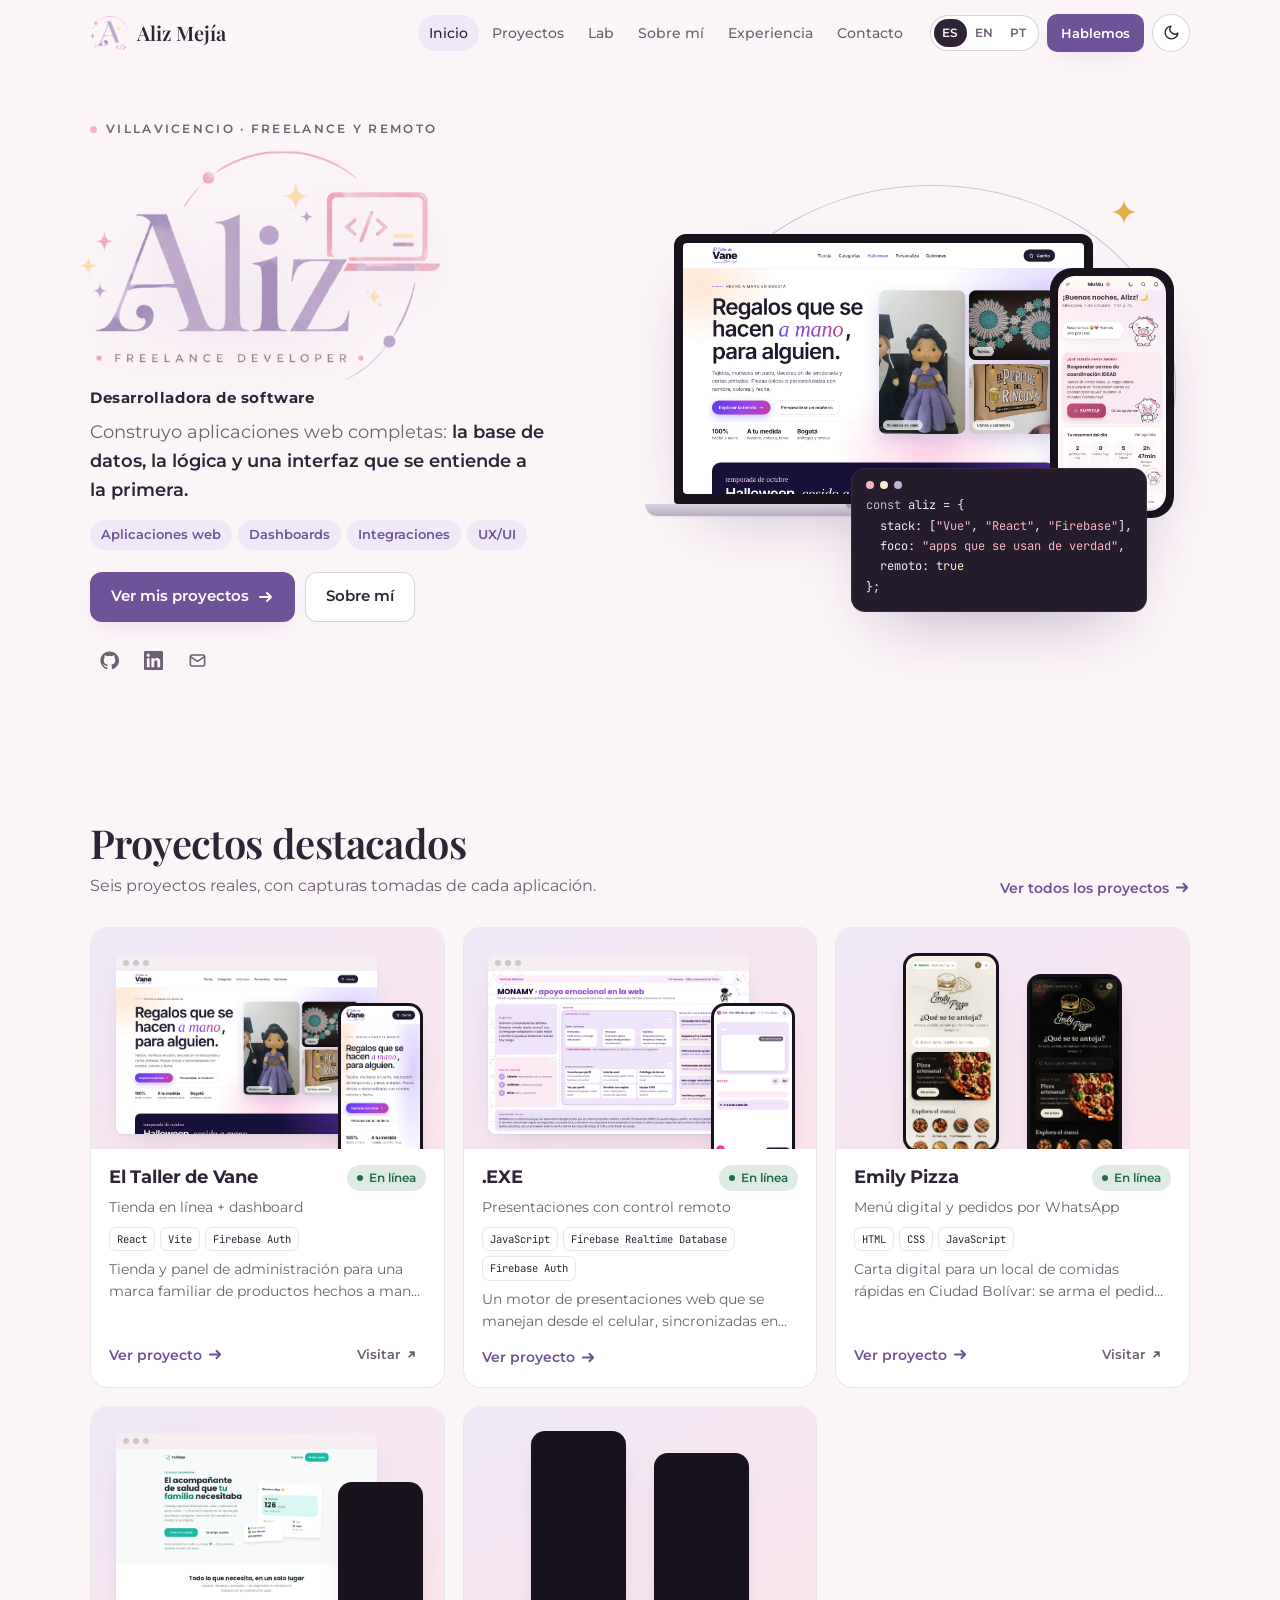
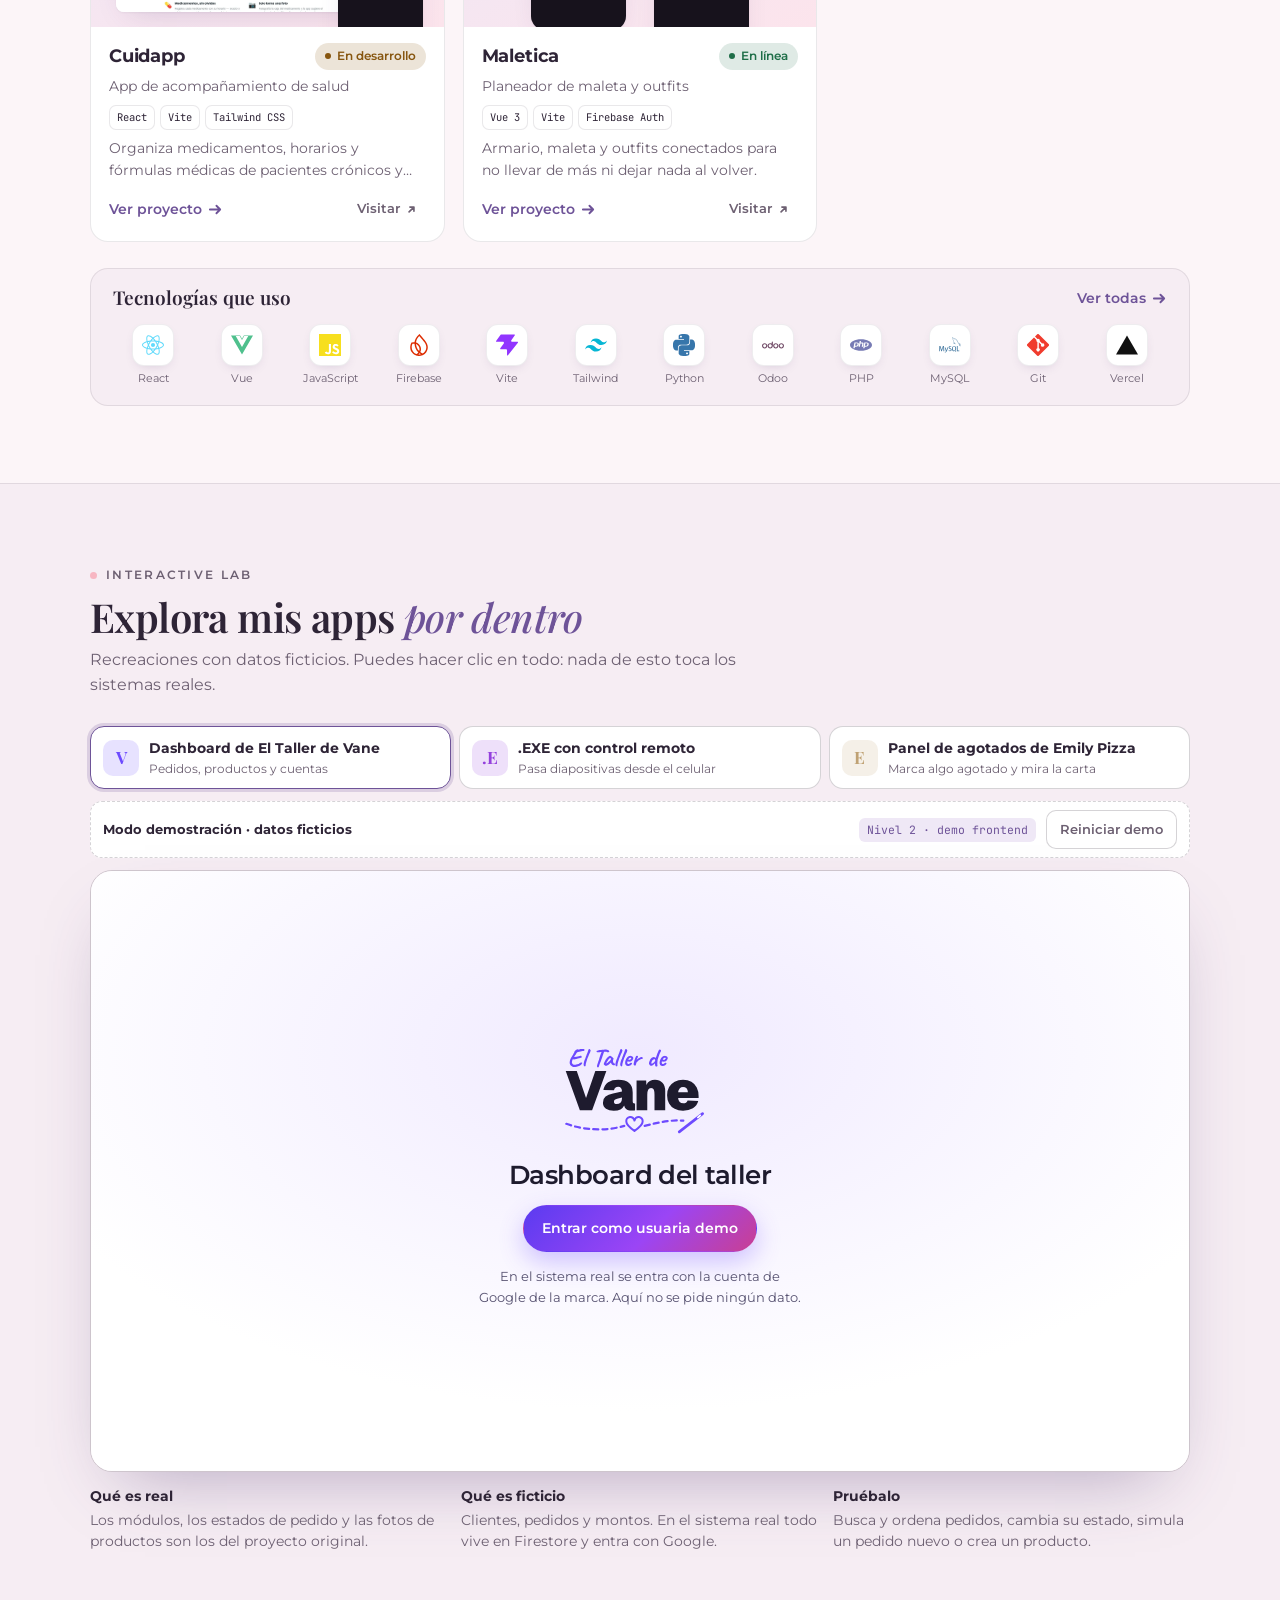
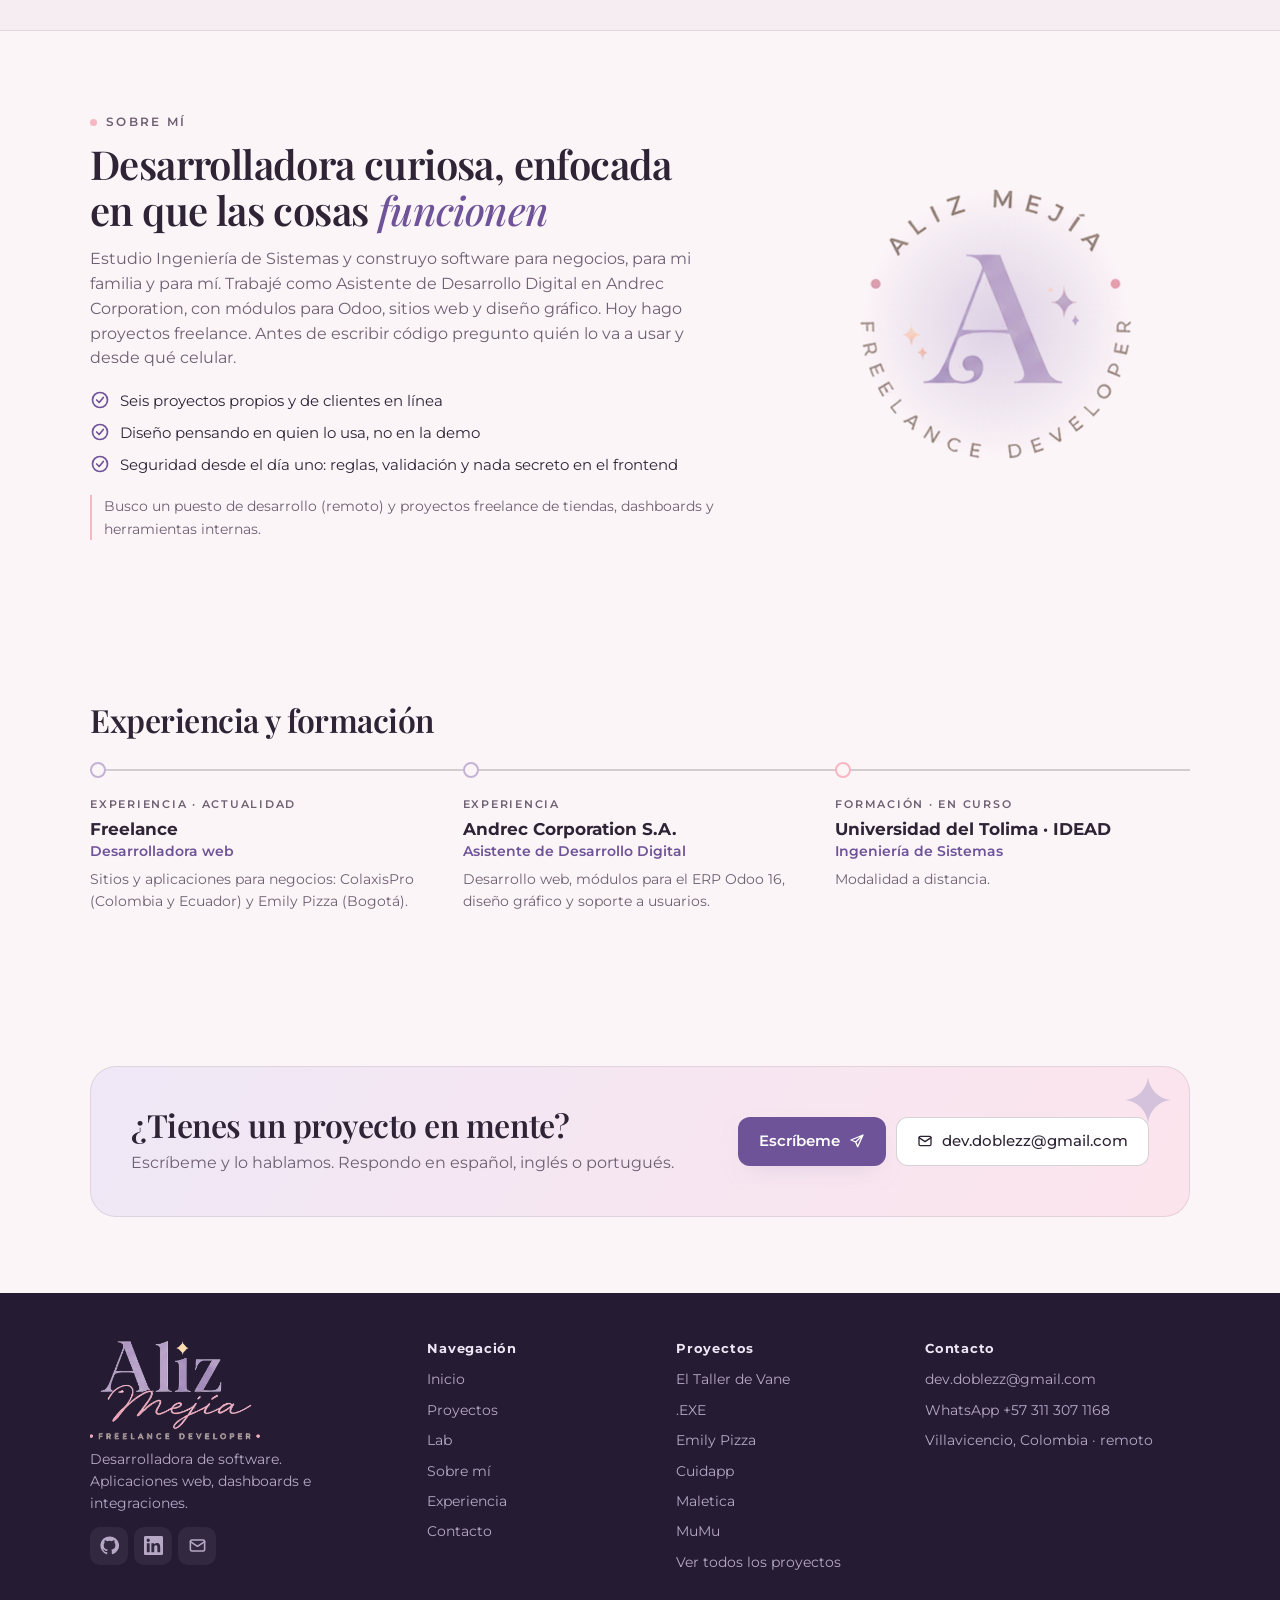
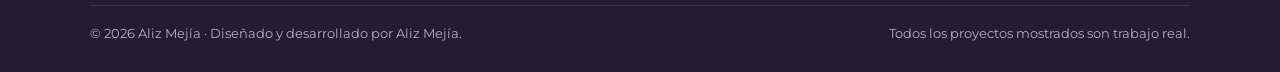
==== commit 724d00aa: "Rediseño del inicio: menos scroll, destacados en tarjetas, tecnologías, experiencia horizontal y con" ====
--- a/index.html
+++ b/index.html
@@ -49,7 +49,7 @@
     "@type": "Person",
     "name": "Aliz Mejía",
     "jobTitle": "Desarrolladora de software",
-    "address": { "@type": "PostalAddress", "addressLocality": "Bogotá", "addressCountry": "CO" },
+    "address": { "@type": "PostalAddress", "addressLocality": "Villavicencio", "addressCountry": "CO" },
     "email": "mailto:dev.doblezz@gmail.com",
     "sameAs": ["https://github.com/alizz3", "https://www.linkedin.com/in/alizz-doblezz"]
   }
@@ -71,6 +71,7 @@
           <button type="button" data-lang="en" aria-pressed="false" lang="en">EN</button>
           <button type="button" data-lang="pt" aria-pressed="false" lang="pt">PT</button>
         </div>
+        <a class="btn btn-primary btn-sm hablemos" id="hablemos" href="#contacto">Hablemos</a>
         <button class="icon-btn" id="tema" type="button" aria-label="Cambiar tema"></button>
         <button class="icon-btn burger" id="burger" type="button" aria-expanded="false" aria-controls="menu" aria-label="Abrir menú">
           <svg viewBox="0 0 24 24" fill="none" stroke="currentColor" stroke-width="2" stroke-linecap="round"><path d="M4 7h16M4 12h16M4 17h10"/></svg>
@@ -80,8 +81,8 @@
   </header>
 
   <main id="contenido" tabindex="-1">
-    <div id="portada"></div>
-    <div id="caso" class="wrap" hidden></div>
+    <div id="inicio-raiz"></div>
+    <div id="pagina" class="wrap pagina" hidden></div>
     <noscript>
       <div class="wrap sec">
         <h1>Aliz Mejía · Desarrolladora de software</h1>
@@ -108,11 +109,14 @@
     <symbol id="i-user" viewBox="0 0 24 24"><g fill="none" stroke="currentColor" stroke-width="2" stroke-linecap="round"><circle cx="12" cy="8" r="4"/><path d="M4 21a8 8 0 0 1 16 0"/></g></symbol>
     <symbol id="i-shield" viewBox="0 0 24 24"><path fill="none" stroke="currentColor" stroke-width="2" stroke-linejoin="round" d="M12 3 4 6v6c0 5 3.4 8.3 8 9 4.6-.7 8-4 8-9V6l-8-3z"/></symbol>
     <symbol id="i-life" viewBox="0 0 24 24"><g fill="none" stroke="currentColor" stroke-width="2" stroke-linecap="round"><path d="M3 12h4l3-8 4 16 3-8h4"/></g></symbol>
+    <symbol id="i-check" viewBox="0 0 24 24"><g fill="none" stroke="currentColor" stroke-width="2" stroke-linecap="round" stroke-linejoin="round"><circle cx="12" cy="12" r="9"/><path d="m8 12 3 3 5-6"/></g></symbol>
+    <symbol id="i-send" viewBox="0 0 24 24"><path fill="none" stroke="currentColor" stroke-width="2" stroke-linejoin="round" d="M21 3 3 10.5l7 3 3 7L21 3zM10 13.5 21 3"/></symbol>
     <symbol id="i-x" viewBox="0 0 24 24"><path fill="none" stroke="currentColor" stroke-width="2" stroke-linecap="round" d="M6 6l12 12M18 6 6 18"/></symbol>
   </svg>
 
   <script src="js/i18n.js"></script>
   <script src="js/datos.js"></script>
+  <script src="js/iconos.js"></script>
   <script src="js/lab.js"></script>
   <script src="js/app.js"></script>
 </body>
--- a/css/estilos.css
+++ b/css/estilos.css
@@ -2,12 +2,13 @@
    Portafolio de Aliz Mejía · estilos
    Marca: lavanda #C3B3D4, rosa #F7B6C2, rosa claro #FCE4EC, crema #FAECCD,
    gris malva #A89CA6 · Playfair Display + Montserrat.
-   Concepto: editorial con la órbita y las estrellas del logo; modo clarito
-   (crema rosado) y oscuro (ciruela casi negro).
+   Concepto: inicio compacto y escaneable (hero → destacados en tarjetas →
+   tecnologías → lab → sobre mí → experiencia → contacto); los detalles
+   viven en páginas propias. Modo clarito y oscuro.
    ========================================================================= */
 :root {
-  --bg: #FCF4F7;
-  --bg-2: #F7EAF0;
+  --bg: #FCF5F8;
+  --bg-2: #F6EDF3;
   --surface: #FFFFFF;
   --ink: #2E2436;
   --muted: #6D6072;
@@ -18,428 +19,412 @@
   --pink-brand: #F7B6C2;
   --pink-tint: #FCE4EC;
   --cream: #FAECCD;
-  --gold: #C9952F;
-  --mauve: #A89CA6;
-  --line: rgba(46, 36, 54, .11);
+  --gold: #E2B04A;
+  --line: rgba(46, 36, 54, .1);
   --line-strong: rgba(46, 36, 54, .2);
-  --shadow: 0 1px 2px rgba(46, 36, 54, .05), 0 12px 32px -14px rgba(76, 52, 110, .22);
-  --shadow-lg: 0 30px 70px -30px rgba(76, 52, 110, .38);
+  --shadow: 0 1px 2px rgba(46, 36, 54, .05), 0 12px 30px -14px rgba(76, 52, 110, .22);
+  --shadow-lg: 0 30px 70px -30px rgba(76, 52, 110, .4);
   --glow: rgba(195, 179, 212, .55);
   --code-bg: #241B2C;
   --code-ink: #F2E9F5;
   --ok: #1F6E48;
   --warn: #875610;
   --on-accent: #FFFFFF;
+  --pie-bg: #251B33;       /* pie oscuro en ambos temas */
+  --pie-ink: #EFE6F5;
+  --pie-muted: #B7A9C6;
 
   --display: "Playfair Display", Georgia, "Times New Roman", serif;
   --body: "Montserrat", system-ui, -apple-system, "Segoe UI", Roboto, sans-serif;
   --mono: "JetBrains Mono", ui-monospace, SFMono-Regular, Menlo, Consolas, monospace;
 
-  --gutter: clamp(16px, 4vw, 48px);
-  --max: 1200px;
-  --r-sm: 10px;
+  --gutter: clamp(16px, 4vw, 40px);
+  --max: 1180px;
   --r: 18px;
-  --r-lg: 28px;
+  --r-lg: 26px;
   --ease: cubic-bezier(.2, .7, .2, 1);
+  --star-mask: url("data:image/svg+xml,%3Csvg xmlns='http://www.w3.org/2000/svg' viewBox='0 0 24 24'%3E%3Cpath d='M12 0c.6 6.4 5.6 11.4 12 12-6.4.6-11.4 5.6-12 12C11.4 17.6 6.4 12.6 0 12 6.4 11.4 11.4 6.4 12 0z'/%3E%3C/svg%3E");
   color-scheme: light;
 }
 @media (prefers-color-scheme: dark) {
   :root:not([data-theme="light"]) {
-    --bg: #131017; --bg-2: #1A1520; --surface: #1E1825; --ink: #F3EBF5; --muted: #AFA3B4;
-    --lav: #C9B9DD; --lav-brand: #C3B3D4; --lav-tint: #2A2235; --pink: #F7B6C2; --pink-brand: #F7B6C2;
-    --pink-tint: #33212B; --cream: #FAECCD; --gold: #E9C77D; --mauve: #A89CA6;
+    --bg: #131017; --bg-2: #19141F; --surface: #1F1926; --ink: #F3EBF5; --muted: #AFA3B4;
+    --lav: #C9B9DD; --lav-tint: #2A2235; --pink: #F7B6C2; --pink-tint: #33212B; --gold: #E9C77D;
     --line: rgba(243, 235, 245, .1); --line-strong: rgba(243, 235, 245, .2);
     --shadow: 0 1px 2px rgba(0, 0, 0, .3), 0 14px 34px -16px rgba(0, 0, 0, .6);
-    --shadow-lg: 0 30px 70px -30px rgba(0, 0, 0, .8); --glow: rgba(143, 118, 179, .35);
-    --code-bg: #0E0B12; --code-ink: #F2E9F5; --ok: #6FD3A0; --warn: #F0C06A; --on-accent: #1A1320;
+    --shadow-lg: 0 30px 70px -30px rgba(0, 0, 0, .85); --glow: rgba(143, 118, 179, .32);
+    --code-bg: #0E0B12; --ok: #6FD3A0; --warn: #F0C06A; --on-accent: #1A1320; --pie-bg: #0D0A11;
     color-scheme: dark;
   }
 }
 :root[data-theme="dark"] {
-  --bg: #131017; --bg-2: #1A1520; --surface: #1E1825; --ink: #F3EBF5; --muted: #AFA3B4;
-  --lav: #C9B9DD; --lav-brand: #C3B3D4; --lav-tint: #2A2235; --pink: #F7B6C2; --pink-brand: #F7B6C2;
-  --pink-tint: #33212B; --cream: #FAECCD; --gold: #E9C77D; --mauve: #A89CA6;
+  --bg: #131017; --bg-2: #19141F; --surface: #1F1926; --ink: #F3EBF5; --muted: #AFA3B4;
+  --lav: #C9B9DD; --lav-tint: #2A2235; --pink: #F7B6C2; --pink-tint: #33212B; --gold: #E9C77D;
   --line: rgba(243, 235, 245, .1); --line-strong: rgba(243, 235, 245, .2);
   --shadow: 0 1px 2px rgba(0, 0, 0, .3), 0 14px 34px -16px rgba(0, 0, 0, .6);
-  --shadow-lg: 0 30px 70px -30px rgba(0, 0, 0, .8); --glow: rgba(143, 118, 179, .35);
-  --code-bg: #0E0B12; --code-ink: #F2E9F5; --ok: #6FD3A0; --warn: #F0C06A; --on-accent: #1A1320;
+  --shadow-lg: 0 30px 70px -30px rgba(0, 0, 0, .85); --glow: rgba(143, 118, 179, .32);
+  --code-bg: #0E0B12; --ok: #6FD3A0; --warn: #F0C06A; --on-accent: #1A1320; --pie-bg: #0D0A11;
   color-scheme: dark;
 }
 
 /* ---------- base ---------- */
 *, *::before, *::after { box-sizing: border-box; }
-html { scroll-behavior: smooth; scroll-padding-top: 84px; }
-body {
-  margin: 0; background: var(--bg); color: var(--ink);
-  font-family: var(--body); font-size: 16px; line-height: 1.65;
-  -webkit-font-smoothing: antialiased; text-rendering: optimizeLegibility;
-  overflow-x: hidden;
-}
+html { scroll-behavior: smooth; scroll-padding-top: 80px; }
+body { margin: 0; background: var(--bg); color: var(--ink); font-family: var(--body); font-size: 16px; line-height: 1.6; -webkit-font-smoothing: antialiased; overflow-x: hidden; }
 img { max-width: 100%; display: block; height: auto; }
 a { color: inherit; }
 button, input, select, textarea { font: inherit; color: inherit; }
-h1, h2, h3, h4 { margin: 0; line-height: 1.12; text-wrap: balance; }
+h1, h2, h3, h4 { margin: 0; line-height: 1.15; text-wrap: balance; }
 p { margin: 0; }
-ul { margin: 0; padding: 0; list-style: none; }
+ul, ol { margin: 0; padding: 0; list-style: none; }
 :focus-visible { outline: 2px solid var(--pink); outline-offset: 3px; border-radius: 6px; }
 .sr-only { position: absolute; width: 1px; height: 1px; overflow: hidden; clip: rect(0 0 0 0); white-space: nowrap; }
 .wrap { max-width: var(--max); margin-inline: auto; padding-inline: var(--gutter); }
 .skip { position: absolute; left: 12px; top: -60px; z-index: 50; background: var(--ink); color: var(--bg); padding: 10px 16px; border-radius: 999px; text-decoration: none; }
 .skip:focus { top: 12px; }
 ::selection { background: var(--pink-brand); color: #2E2436; }
+main:focus { outline: none; }
 
 /* ---------- tipos ---------- */
-.eyebrow { font-size: 12px; font-weight: 600; letter-spacing: .22em; text-transform: uppercase; color: var(--muted); display: inline-flex; align-items: center; gap: 10px; }
+.eyebrow { font-size: 11.5px; font-weight: 600; letter-spacing: .2em; text-transform: uppercase; color: var(--muted); display: inline-flex; align-items: center; gap: 9px; }
 .eyebrow::before { content: ""; width: 7px; height: 7px; border-radius: 50%; background: var(--pink-brand); }
-.h-sec { font-family: var(--display); font-weight: 600; font-size: clamp(34px, 5vw, 56px); letter-spacing: -.02em; margin-top: 14px; }
+.h-sec { font-family: var(--display); font-weight: 600; font-size: clamp(28px, 3.6vw, 40px); letter-spacing: -.015em; margin-top: 8px; }
 .h-sec em { font-style: italic; color: var(--lav); font-weight: 500; }
-.sec-lead { color: var(--muted); max-width: 60ch; margin-top: 14px; font-size: 17px; }
-.sec { padding-block: clamp(72px, 10vw, 128px); position: relative; }
-.sec-head { margin-bottom: clamp(36px, 5vw, 56px); }
+.h-sm { font-size: clamp(24px, 2.8vw, 32px); }
+.sec-lead { color: var(--muted); max-width: 60ch; margin-top: 8px; font-size: 15.5px; }
+.sec { padding-block: clamp(44px, 6vw, 80px); }
+.sec-head-row { display: flex; justify-content: space-between; align-items: flex-end; gap: 12px 24px; flex-wrap: wrap; margin-bottom: 28px; }
+.sec-head-row > div { min-width: 0; }
+.sec-head-row .h-sec { margin-top: 0; }
+.sec-head-row .eyebrow + .h-sec { margin-top: 8px; }
 
 /* ---------- botones ---------- */
-.btn { display: inline-flex; align-items: center; justify-content: center; gap: 10px; font-weight: 600; font-size: 15px; padding: 14px 22px; border-radius: 999px; text-decoration: none; border: 1px solid transparent; cursor: pointer; transition: transform .25s var(--ease), box-shadow .25s var(--ease), background .2s, border-color .2s; white-space: nowrap; }
+.btn { display: inline-flex; align-items: center; justify-content: center; gap: 9px; font-weight: 600; font-size: 14.5px; padding: 12px 20px; border-radius: 12px; text-decoration: none; border: 1px solid transparent; cursor: pointer; transition: transform .25s var(--ease), box-shadow .25s var(--ease), background .2s, border-color .2s; white-space: nowrap; }
 .btn svg { width: 16px; height: 16px; flex: none; transition: transform .25s var(--ease); }
-.btn-primary { background: var(--lav); color: var(--on-accent); box-shadow: 0 12px 28px -12px var(--glow); }
-.btn-primary:hover { transform: translateY(-2px); box-shadow: 0 18px 36px -12px var(--glow); }
+.btn-primary { background: var(--lav); color: var(--on-accent); box-shadow: 0 10px 24px -12px var(--glow); }
+.btn-primary:hover { transform: translateY(-2px); box-shadow: 0 16px 32px -12px var(--glow); }
 .btn-primary:hover svg { transform: translateX(3px); }
 .btn-ghost { background: var(--surface); border-color: var(--line-strong); }
 .btn-ghost:hover { border-color: var(--lav); }
-.btn-ghost:hover svg { transform: translate(2px, -2px); }
-.btn-sm { padding: 9px 14px; font-size: 13px; }
+.btn-sm { padding: 8px 13px; font-size: 13px; border-radius: 10px; }
 .btn[aria-disabled="true"] { opacity: .55; cursor: not-allowed; }
-.link-arrow { display: inline-flex; align-items: center; gap: 6px; font-weight: 600; font-size: 14px; color: var(--lav); text-decoration: none; }
-.link-arrow:hover { text-decoration: underline; text-underline-offset: 4px; }
-
-.chip { display: inline-flex; align-items: center; gap: 6px; font-family: var(--mono); font-size: 12px; padding: 5px 10px; border-radius: 8px; border: 1px solid var(--line); background: var(--surface); color: var(--ink); white-space: nowrap; }
-.badge { display: inline-flex; align-items: center; gap: 7px; font-size: 12px; font-weight: 600; padding: 5px 11px; border-radius: 999px; background: var(--lav-tint); color: var(--lav); white-space: nowrap; }
-.badge i { width: 7px; height: 7px; border-radius: 50%; background: currentColor; }
+.link-arrow { display: inline-flex; align-items: center; gap: 6px; font-weight: 600; font-size: 14px; color: var(--lav); text-decoration: none; white-space: nowrap; }
+.link-arrow svg { width: 15px; height: 15px; transition: transform .25s var(--ease); }
+a.link-arrow:hover svg { transform: translateX(3px); }
+
+.chip { display: inline-flex; align-items: center; font-family: var(--mono); font-size: 11.5px; padding: 4px 9px; border-radius: 7px; border: 1px solid var(--line); background: var(--surface); white-space: nowrap; }
+.badge { display: inline-flex; align-items: center; gap: 6px; font-size: 11.5px; font-weight: 600; padding: 4px 10px; border-radius: 999px; background: var(--lav-tint); color: var(--lav); white-space: nowrap; }
+.badge i { width: 6px; height: 6px; border-radius: 50%; background: currentColor; }
 .badge.vivo { background: color-mix(in srgb, var(--ok) 14%, transparent); color: var(--ok); }
-.badge.vivo i { box-shadow: 0 0 0 3px color-mix(in srgb, var(--ok) 25%, transparent); animation: pulso 2.4s infinite; }
 .badge.desarrollo { background: color-mix(in srgb, var(--warn) 16%, transparent); color: var(--warn); }
 .badge.academico { background: var(--pink-tint); color: var(--pink); }
-.badge.empresa { background: var(--lav-tint); color: var(--lav); }
 .badge.archivo { background: var(--bg-2); color: var(--muted); }
-@keyframes pulso { 50% { box-shadow: 0 0 0 6px transparent; } }
 
 /* ---------- header ---------- */
-.top { position: sticky; top: env(safe-area-inset-top, 0px); z-index: 30; background: color-mix(in srgb, var(--bg) 84%, transparent); backdrop-filter: saturate(1.4) blur(12px); -webkit-backdrop-filter: saturate(1.4) blur(12px); border-bottom: 1px solid transparent; transition: border-color .3s; }
+.top { position: sticky; top: env(safe-area-inset-top, 0px); z-index: 30; background: color-mix(in srgb, var(--bg) 86%, transparent); backdrop-filter: saturate(1.4) blur(12px); -webkit-backdrop-filter: saturate(1.4) blur(12px); border-bottom: 1px solid transparent; transition: border-color .3s; }
 .top.scrolled { border-bottom-color: var(--line); }
-.nav { display: flex; align-items: center; gap: 18px; height: 70px; }
-.brand { display: flex; align-items: center; gap: 10px; text-decoration: none; flex: none; }
-.brand img { width: 40px; height: 40px; object-fit: contain; }
-.brand b { font-family: var(--display); font-weight: 600; font-size: 21px; letter-spacing: -.01em; }
-.menu { display: flex; gap: 4px; margin-left: auto; }
-.menu a { text-decoration: none; font-size: 14px; font-weight: 500; color: var(--muted); padding: 8px 12px; border-radius: 999px; position: relative; transition: color .2s, background .2s; }
+.nav { display: flex; align-items: center; gap: 16px; height: 66px; }
+.brand { display: flex; align-items: center; gap: 9px; text-decoration: none; flex: none; }
+.brand img { width: 38px; height: 38px; object-fit: contain; }
+.brand b { font-family: var(--display); font-weight: 600; font-size: 20px; }
+.menu { display: flex; gap: 2px; margin-left: auto; }
+.menu a { text-decoration: none; font-size: 14px; font-weight: 500; color: var(--muted); padding: 7px 11px; border-radius: 999px; transition: color .2s, background .2s; }
 .menu a:hover { color: var(--ink); }
 .menu a.activo { color: var(--ink); background: var(--lav-tint); }
 .tools { display: flex; align-items: center; gap: 8px; }
-.icon-btn { width: 40px; height: 40px; border-radius: 50%; border: 1px solid var(--line-strong); background: var(--surface); display: grid; place-items: center; cursor: pointer; transition: transform .25s var(--ease), border-color .2s; }
+.icon-btn { width: 38px; height: 38px; border-radius: 50%; border: 1px solid var(--line-strong); background: var(--surface); color: var(--ink); display: grid; place-items: center; cursor: pointer; transition: transform .25s var(--ease), border-color .2s; flex: none; }
 .icon-btn:hover { border-color: var(--lav); }
-.icon-btn svg { width: 18px; height: 18px; }
-#tema:hover { transform: rotate(-18deg); }
+.icon-btn svg { width: 17px; height: 17px; }
 .lang { display: flex; border: 1px solid var(--line-strong); border-radius: 999px; padding: 3px; background: var(--surface); }
-.lang button { border: 0; background: none; font-size: 12px; font-weight: 600; letter-spacing: .06em; padding: 6px 9px; border-radius: 999px; cursor: pointer; color: var(--muted); }
+.lang button { border: 0; background: none; font-size: 11.5px; font-weight: 600; letter-spacing: .05em; padding: 5px 8px; border-radius: 999px; cursor: pointer; color: var(--muted); }
 .lang button[aria-pressed="true"] { background: var(--ink); color: var(--bg); }
 .burger { display: none; }
-@media (max-width: 1020px) {
-  .menu { position: fixed; inset: 70px 0 auto 0; flex-direction: column; gap: 2px; padding: 14px var(--gutter) 22px; background: var(--bg); border-bottom: 1px solid var(--line); box-shadow: var(--shadow); transform: translateY(-8px); opacity: 0; visibility: hidden; transition: .25s var(--ease); margin: 0; }
+@media (max-width: 1060px) {
+  .menu { position: fixed; inset: 66px 0 auto 0; flex-direction: column; gap: 2px; padding: 12px var(--gutter) 20px; background: var(--bg); border-bottom: 1px solid var(--line); box-shadow: var(--shadow); transform: translateY(-8px); opacity: 0; visibility: hidden; transition: .25s var(--ease); margin: 0; }
   .menu.abierto { transform: none; opacity: 1; visibility: visible; }
-  .menu a { font-size: 17px; padding: 12px 14px; }
+  .menu a { font-size: 17px; padding: 11px 14px; }
   .burger { display: grid; }
   .tools { margin-left: auto; }
 }
-@media (max-width: 420px) { .brand b { display: none; } .lang button { padding: 6px 7px; } }
+@media (max-width: 640px) { .hablemos { display: none; } }
+@media (max-width: 400px) { .brand b { display: none; } .lang button { padding: 5px 6px; } }
 
 /* ---------- hero ---------- */
-.hero { padding-block: clamp(36px, 6vw, 80px) clamp(48px, 7vw, 96px); position: relative; overflow: hidden; }
-.hero::before { content: ""; position: absolute; inset: -20% -10% auto auto; width: 70vw; height: 70vw; max-width: 900px; max-height: 900px; background: radial-gradient(closest-side, var(--glow), transparent 70%); z-index: -1; opacity: .7; }
-.hero-grid { display: grid; grid-template-columns: 1.1fr .9fr; gap: clamp(28px, 5vw, 72px); align-items: center; }
+.hero { padding-block: clamp(24px, 4vw, 48px) clamp(32px, 5vw, 64px); position: relative; overflow: hidden; }
+.hero-grid { display: grid; grid-template-columns: 1fr 1.05fr; gap: clamp(24px, 4vw, 56px); align-items: center; }
 .hero-grid > * { min-width: 0; }
-.hero-logo { width: min(520px, 100%); margin: 18px 0 0 -2%; }
-.hero-logo img { width: 100%; filter: drop-shadow(0 18px 30px rgba(127, 100, 168, .18)); }
-.hero h1 { font-family: var(--display); }
-.rol { font-size: clamp(12px, 1.3vw, 14px); font-weight: 600; letter-spacing: .24em; text-transform: uppercase; margin-top: 14px; display: flex; flex-wrap: wrap; gap: 6px 14px; align-items: center; }
-.rol i { width: 6px; height: 6px; border-radius: 50%; background: var(--pink-brand); }
-.lead { font-size: clamp(17px, 1.7vw, 20px); color: var(--muted); max-width: 52ch; margin-top: 22px; text-wrap: pretty; }
+.hero-logo { margin: 10px 0 0 -10px; width: min(360px, 88%); }
+.hero-logo img { width: 100%; filter: drop-shadow(0 14px 24px rgba(127, 100, 168, .16)); }
+.rol { font-size: 15px; font-weight: 700; letter-spacing: .04em; margin-top: 6px; }
+.lead { font-size: clamp(16px, 1.5vw, 18px); color: var(--muted); max-width: 46ch; margin-top: 8px; text-wrap: pretty; }
 .lead strong { color: var(--ink); font-weight: 600; }
-.actions { display: flex; flex-wrap: wrap; gap: 12px; margin-top: 30px; }
-.vivos { margin-top: 38px; display: flex; flex-wrap: wrap; gap: 8px 10px; align-items: center; }
-.vivos small { font-size: 11px; letter-spacing: .22em; text-transform: uppercase; color: var(--muted); font-weight: 600; margin-right: 4px; }
-.vivo-link { display: inline-flex; align-items: center; gap: 8px; text-decoration: none; font-size: 13px; font-weight: 600; padding: 7px 12px 7px 10px; border-radius: 999px; border: 1px solid var(--line); background: var(--surface); transition: border-color .2s, transform .2s var(--ease); }
-.vivo-link:hover { border-color: var(--ok); transform: translateY(-1px); }
-.vivo-link i { width: 7px; height: 7px; border-radius: 50%; background: var(--ok); }
-
-.retrato { position: relative; aspect-ratio: 4 / 5; width: min(420px, 100%); justify-self: center; }
-.retrato .marco { position: absolute; inset: 0; border-radius: 240px 240px 30px 30px; overflow: hidden; border: 1px solid var(--line); background: radial-gradient(120% 70% at 50% 0%, var(--glow), transparent 70%), linear-gradient(180deg, var(--surface), color-mix(in srgb, var(--lav-brand) 34%, var(--surface))); display: grid; place-items: center; }
-.retrato .marco img { width: 100%; height: 100%; object-fit: cover; }
-.retrato .marco img.mono { width: 58%; height: auto; object-fit: contain; opacity: .95; }
-.retrato .orbita { position: absolute; inset: -7%; border-radius: 50%; border: 1.5px solid var(--lav-brand); border-left-color: transparent; border-bottom-color: transparent; animation: girar 50s linear infinite; pointer-events: none; }
-.retrato .orbita::before, .retrato .orbita::after { content: ""; position: absolute; border-radius: 50%; }
-.retrato .orbita::before { width: 14px; height: 14px; background: var(--pink-brand); top: 12%; left: 13%; }
-.retrato .orbita::after { width: 10px; height: 10px; background: var(--lav-brand); bottom: 13%; right: 13%; }
+.chips-foco { display: flex; flex-wrap: wrap; gap: 6px; margin-top: 16px; }
+.chips-foco li { font-size: 12.5px; font-weight: 600; padding: 5px 11px; border-radius: 999px; background: var(--lav-tint); color: var(--lav); }
+.actions { display: flex; flex-wrap: wrap; gap: 10px; margin-top: 22px; }
+.redes { display: flex; gap: 6px; margin-top: 20px; }
+.redes a { width: 38px; height: 38px; display: grid; place-items: center; border-radius: 10px; color: var(--muted); transition: color .2s, background .2s; }
+.redes a:hover { color: var(--lav); background: var(--lav-tint); }
+.redes svg { width: 19px; height: 19px; }
+
+.hero-vis { position: relative; aspect-ratio: 5 / 4; }
+.halo { position: absolute; inset: 4% 6% 10% 10%; border-radius: 50%; background: radial-gradient(closest-side, var(--glow), transparent 75%); }
+.halo::after { content: ""; position: absolute; inset: -4%; border-radius: 50%; border: 1.5px solid var(--lav-brand); border-left-color: transparent; border-bottom-color: transparent; opacity: .8; animation: girar 60s linear infinite; }
 @keyframes girar { to { transform: rotate(360deg); } }
-.estrella { position: absolute; color: var(--cream); pointer-events: none; }
+.estrella { position: absolute; pointer-events: none; }
 .estrella svg { width: 100%; height: 100%; }
-.retrato .e1 { width: 26px; height: 26px; top: 3%; right: 2%; color: #F2D594; }
-.retrato .e2 { width: 15px; height: 15px; top: 40%; right: -7%; color: var(--pink-brand); }
-.retrato .e3 { width: 18px; height: 18px; bottom: 4%; left: -5%; color: var(--lav-brand); }
-.codigo-flot { position: absolute; left: -18%; bottom: 8%; width: max-content; max-width: 100%; white-space: nowrap; overflow: hidden; background: var(--code-bg); color: var(--code-ink); border-radius: 16px; padding: 14px 16px 16px; font-family: var(--mono); font-size: 12.5px; line-height: 1.75; box-shadow: var(--shadow-lg); border: 1px solid rgba(255, 255, 255, .08); animation: flotar 7s ease-in-out infinite; }
-.codigo-flot .bar { display: flex; gap: 6px; margin-bottom: 8px; }
-.codigo-flot .bar i { width: 9px; height: 9px; border-radius: 50%; background: #F7B6C2; }
+.hero-vis .e1 { width: 24px; height: 24px; top: 4%; right: 10%; color: var(--gold); }
+.hero-vis .e2 { width: 14px; height: 14px; top: 22%; left: 4%; color: var(--pink-brand); }
+.laptop { position: absolute; left: 4%; top: 12%; width: 78%; }
+.laptop-pant { border-radius: 12px 12px 4px 4px; background: #17121C; padding: 2.2% 2.2% 2.6%; box-shadow: var(--shadow-lg); }
+.laptop-pant img { width: 100%; aspect-ratio: 16 / 10; object-fit: cover; object-position: top; border-radius: 4px; }
+.laptop-base { height: 12px; margin-inline: -7%; border-radius: 0 0 14px 14px; background: linear-gradient(#D9D2E0, #B7AEC1); box-shadow: var(--shadow); position: relative; }
+.laptop-base::before { content: ""; position: absolute; left: 50%; top: 0; translate: -50% 0; width: 16%; height: 4px; border-radius: 0 0 6px 6px; background: #A49AAF; }
+.hero-tel { position: absolute; right: 3%; top: 20%; width: 23%; border-radius: 22px; padding: 1.4%; background: #17121C; box-shadow: var(--shadow-lg); animation: flotar 7s ease-in-out infinite; }
+.hero-tel img { border-radius: 17px; width: 100%; aspect-ratio: 390 / 844; object-fit: cover; object-position: top; }
+.codigo-flot { position: absolute; right: 8%; bottom: 0; background: var(--code-bg); color: var(--code-ink); border-radius: 14px; padding: 12px 14px 14px; font-family: var(--mono); font-size: 12px; line-height: 1.7; box-shadow: var(--shadow-lg); border: 1px solid rgba(255, 255, 255, .08); white-space: nowrap; max-width: 100%; overflow: hidden; }
+.codigo-flot .bar { display: flex; gap: 6px; margin-bottom: 6px; }
+.codigo-flot .bar i { width: 8px; height: 8px; border-radius: 50%; background: #F7B6C2; }
 .codigo-flot .bar i:nth-child(2) { background: #FAECCD; }
 .codigo-flot .bar i:nth-child(3) { background: #C3B3D4; }
-.tk-k { color: #C3B3D4; } .tk-s { color: #F7B6C2; } .tk-p { color: #FAECCD; } .tk-c { color: #8E8296; }
+.tk-k { color: #C3B3D4; } .tk-s { color: #F7B6C2; } .tk-p { color: #FAECCD; }
 @keyframes flotar { 50% { transform: translateY(-8px); } }
 @media (max-width: 900px) {
   .hero-grid { grid-template-columns: 1fr; }
-  .retrato { width: min(300px, 78%); margin-top: 24px; }
-  .codigo-flot { left: -12%; font-size: 10.5px; }
+  .hero-logo { width: min(300px, 80%); }
+  .hero-vis { max-width: 520px; width: 100%; margin-inline: auto; }
+  .codigo-flot { font-size: 10.5px; right: 2%; }
 }
 
 /* ---------- destacados ---------- */
-.destacados { display: grid; gap: clamp(72px, 10vw, 140px); }
-.dest { display: grid; grid-template-columns: 1.15fr .85fr; gap: clamp(28px, 5vw, 64px); align-items: center; }
-.dest > * { min-width: 0; }
-.dest.inv { grid-template-columns: .85fr 1.15fr; }
-.dest.inv .dest-media { order: 2; }
-.dest-num { font-family: var(--mono); font-size: 12px; color: var(--muted); letter-spacing: .1em; }
-.dest-logo { height: 44px; width: auto; max-width: 180px; object-fit: contain; object-position: left; margin: 14px 0 10px; }
-.dest-logo.claro-only { display: block; } .dest-logo.oscuro-only { display: none; }
-.dest h3 { font-family: var(--display); font-size: clamp(30px, 3.6vw, 44px); font-weight: 600; letter-spacing: -.02em; margin-top: 10px; }
-.dest .tipo { color: var(--lav); font-weight: 600; font-size: 14px; margin-top: 6px; }
-.dest p.resumen { color: var(--muted); margin-top: 14px; font-size: 16.5px; max-width: 52ch; }
-.dest .feats { margin-top: 18px; display: grid; gap: 8px; }
-.dest .feats li { display: flex; gap: 10px; font-size: 15px; }
-.dest .feats li::before { content: ""; flex: none; width: 14px; height: 14px; margin-top: 5px; background: var(--pink-brand); mask: var(--star-mask) center / contain no-repeat; -webkit-mask: var(--star-mask) center / contain no-repeat; }
-.dest .meta { display: flex; flex-wrap: wrap; gap: 6px; margin-top: 18px; }
-.dest .acc { display: flex; flex-wrap: wrap; gap: 10px; margin-top: 24px; align-items: center; }
-.dest .estado { display: flex; gap: 8px; align-items: center; flex-wrap: wrap; }
-:root { --star-mask: url("data:image/svg+xml,%3Csvg xmlns='http://www.w3.org/2000/svg' viewBox='0 0 24 24'%3E%3Cpath d='M12 0c.6 6.4 5.6 11.4 12 12-6.4.6-11.4 5.6-12 12C11.4 17.6 6.4 12.6 0 12 6.4 11.4 11.4 6.4 12 0z'/%3E%3C/svg%3E"); }
-
-.dest-media { position: relative; }
-.navegador { border-radius: 14px; background: var(--surface); border: 1px solid var(--line); box-shadow: var(--shadow-lg); overflow: hidden; transform: perspective(1600px) rotateY(-4deg) rotateX(2deg); transition: transform .6s var(--ease); }
-.dest.inv .navegador { transform: perspective(1600px) rotateY(4deg) rotateX(2deg); }
-.dest:hover .navegador { transform: perspective(1600px) rotateY(0) rotateX(0); }
-.navegador .bar { display: flex; align-items: center; gap: 6px; padding: 10px 12px; border-bottom: 1px solid var(--line); background: var(--bg-2); }
-.navegador .bar i { width: 10px; height: 10px; border-radius: 50%; background: var(--line-strong); }
-.navegador .bar span { margin-left: 10px; font-family: var(--mono); font-size: 11px; color: var(--muted); background: var(--surface); border-radius: 6px; padding: 3px 10px; overflow: hidden; text-overflow: ellipsis; white-space: nowrap; min-width: 0; }
-.navegador img { width: 100%; aspect-ratio: 16 / 10; object-fit: cover; object-position: top; }
-.telefono { width: 100%; max-width: 230px; border-radius: 34px; padding: 8px; background: #17121C; box-shadow: var(--shadow-lg); border: 1px solid rgba(255, 255, 255, .08); }
-.telefono img { border-radius: 27px; width: 100%; aspect-ratio: 390 / 844; object-fit: cover; object-position: top; }
-.navegador + .telefono { position: absolute; right: -4%; bottom: -12%; width: 30%; min-width: 120px; }
-.par-tel { display: flex; justify-content: center; gap: clamp(14px, 3vw, 28px); align-items: flex-start; }
-.par-tel .telefono:nth-child(2) { margin-top: 48px; }
-.diapos { position: relative; aspect-ratio: 16 / 12; }
-.diapos img { position: absolute; width: 78%; border-radius: 12px; border: 1px solid var(--line); box-shadow: var(--shadow-lg); aspect-ratio: 16 / 10; object-fit: cover; object-position: top; transition: transform .6s var(--ease); }
-.diapos img:nth-child(1) { left: 0; top: 0; transform: rotate(-4deg); }
-.diapos img:nth-child(2) { left: 11%; top: 13%; transform: rotate(-1deg); }
-.diapos img:nth-child(3) { left: 22%; top: 27%; transform: rotate(2deg); z-index: 1; }
-.dest:hover .diapos img:nth-child(1) { transform: rotate(-6deg) translate(-8px, -6px); }
-.dest:hover .diapos img:nth-child(3) { transform: rotate(3deg) translate(8px, 6px); }
-.diapos .telefono { position: absolute; right: -2%; bottom: -6%; width: 26%; min-width: 96px; z-index: 2; padding: 6px; border-radius: 26px; }
-.diapos .telefono img { position: static; width: 100%; transform: none; border-radius: 21px; aspect-ratio: 390 / 844; border: 0; box-shadow: none; }
-.mixta { display: grid; grid-template-columns: 1fr; position: relative; }
-.mixta .navegador { width: 86%; }
-.mixta .telefono { position: absolute; right: 0; bottom: -10%; width: 32%; min-width: 120px; }
-@media (max-width: 900px) {
-  .dest, .dest.inv { grid-template-columns: 1fr; }
-  .dest.inv .dest-media { order: 0; }
-  .dest-media { margin-bottom: 18px; }
-  .navegador, .dest.inv .navegador { transform: none; }
-}
-
-/* ---------- explorador ---------- */
-.explorar-bar { display: flex; flex-wrap: wrap; gap: 12px; align-items: center; justify-content: space-between; margin-bottom: 26px; }
+.dest-grid { display: grid; grid-template-columns: repeat(3, minmax(0, 1fr)); gap: 18px; }
+.pcard { position: relative; display: flex; flex-direction: column; background: var(--surface); border: 1px solid var(--line); border-radius: var(--r); overflow: hidden; transition: transform .35s var(--ease), box-shadow .35s var(--ease), border-color .2s; }
+.pcard:hover { transform: translateY(-4px); box-shadow: var(--shadow); border-color: var(--line-strong); }
+.pcard-link { position: absolute; inset: 0; z-index: 1; border-radius: inherit; }
+.pcard-link:focus-visible { outline-offset: -3px; }
+.pc-media { position: relative; aspect-ratio: 16 / 10; background: linear-gradient(150deg, var(--lav-tint), var(--pink-tint)); overflow: hidden; }
+.mini-nav { position: absolute; left: 7%; top: 12%; width: 74%; border-radius: 8px; overflow: hidden; background: var(--surface); box-shadow: var(--shadow); transition: transform .5s var(--ease); }
+.mini-nav .bar { display: flex; gap: 4px; padding: 5px 7px; background: var(--bg-2); }
+.mini-nav .bar i { width: 6px; height: 6px; border-radius: 50%; background: var(--line-strong); }
+.mini-nav img { width: 100%; aspect-ratio: 16 / 10; object-fit: cover; object-position: top; }
+.mini-tel { border-radius: 14px; padding: 3px; background: #17121C; box-shadow: var(--shadow); transition: transform .5s var(--ease); }
+.mini-tel img { border-radius: 11px; width: 100%; aspect-ratio: 390 / 844; object-fit: cover; object-position: top; }
+.mini-tel.flot { position: absolute; right: 6%; bottom: -14%; width: 24%; }
+.pc-tels { display: flex; justify-content: center; align-items: flex-start; gap: 8%; padding-top: 7%; }
+.pc-tels .mini-tel { width: 27%; }
+.pc-tels .mini-tel:nth-child(2) { margin-top: 6%; }
+.pcard:hover .mini-nav { transform: translateY(-4px); }
+.pcard:hover .mini-tel { transform: translateY(-6px); }
+.pc-body { padding: 16px 18px 18px; display: flex; flex-direction: column; gap: 6px; flex: 1; }
+.pc-row { display: flex; justify-content: space-between; align-items: center; gap: 10px; }
+.pc-row h3 { font-size: 18px; font-weight: 700; letter-spacing: -.01em; }
+.pc-tipo { font-size: 13.5px; color: var(--muted); }
+.pc-tags { display: flex; flex-wrap: wrap; gap: 5px; margin-top: 2px; }
+.pc-tags .chip { font-size: 10.5px; padding: 3px 7px; }
+.pc-res { font-size: 13.5px; color: var(--muted); display: -webkit-box; -webkit-line-clamp: 2; -webkit-box-orient: vertical; overflow: hidden; margin-top: 2px; }
+.pc-foot { display: flex; justify-content: space-between; align-items: center; margin-top: auto; padding-top: 8px; }
+.pc-vivo { position: relative; z-index: 2; display: inline-flex; gap: 5px; align-items: center; font-size: 12.5px; font-weight: 600; color: var(--muted); text-decoration: none; padding: 4px 8px; border-radius: 8px; }
+.pc-vivo:hover { color: var(--ok); background: color-mix(in srgb, var(--ok) 10%, transparent); }
+.pc-vivo svg { width: 13px; height: 13px; }
+.car-ctrl { display: none; }
+@media (max-width: 1000px) { .dest-grid { grid-template-columns: repeat(2, minmax(0, 1fr)); } }
+@media (max-width: 680px) {
+  .dest-grid { display: flex; overflow-x: auto; scroll-snap-type: x mandatory; gap: 16px; padding-bottom: 6px; margin-inline: calc(-1 * var(--gutter)); padding-inline: var(--gutter); scroll-padding-inline: var(--gutter); scrollbar-width: none; }
+  .dest-grid::-webkit-scrollbar { display: none; }
+  .pcard { flex: 0 0 86%; scroll-snap-align: start; }
+  .car-ctrl { display: flex; justify-content: center; align-items: center; gap: 14px; margin-top: 14px; }
+  .car-dots { display: flex; gap: 6px; }
+  .car-dots i { width: 7px; height: 7px; border-radius: 50%; background: var(--line-strong); transition: width .25s, background .25s; }
+  .car-dots i.on { width: 18px; border-radius: 4px; background: var(--lav); }
+}
+
+/* ---------- tecnologías ---------- */
+.tec-band { margin-top: 26px; display: grid; gap: 14px; padding: 18px 22px; border-radius: var(--r); background: var(--bg-2); border: 1px solid var(--line); }
+.tec-head { display: flex; justify-content: space-between; align-items: center; gap: 12px; }
+.tec-band h3 { font-family: var(--display); font-weight: 600; font-size: 19px; }
+.tec-list { display: grid; grid-template-columns: repeat(12, minmax(0, 1fr)); gap: 10px 8px; }
+.tec-list li { display: flex; flex-direction: column; align-items: center; gap: 4px; font-size: 11px; color: var(--muted); text-align: center; }
+.tec-ico { width: 42px; height: 42px; border-radius: 12px; background: #FFFFFF; border: 1px solid rgba(46, 36, 54, .08); display: grid; place-items: center; box-shadow: 0 4px 12px -6px rgba(76, 52, 110, .25); }
+@media (max-width: 900px) { .tec-list { grid-template-columns: repeat(6, minmax(0, 1fr)); } }
+@media (max-width: 480px) { .tec-list { grid-template-columns: repeat(4, minmax(0, 1fr)); } .tec-band { padding: 16px; } }
+
+/* ---------- lab ---------- */
+.lab { background: var(--bg-2); border-block: 1px solid var(--line); }
+.lab-tabs { display: grid; grid-template-columns: repeat(3, minmax(0, 1fr)); gap: 8px; margin-bottom: 12px; }
+.lab-tab { display: flex; gap: 10px; align-items: center; text-align: left; border: 1px solid var(--line-strong); background: var(--surface); border-radius: 14px; padding: 10px 12px; cursor: pointer; transition: border-color .2s, box-shadow .2s; min-width: 0; }
+.lab-tab span { min-width: 0; }
+.lab-tab b { display: block; font-size: 14px; }
+.lab-tab small { color: var(--muted); font-size: 12px; display: block; overflow: hidden; text-overflow: ellipsis; white-space: nowrap; }
+.lab-tab[aria-selected="true"] { border-color: var(--lav); box-shadow: 0 0 0 3px color-mix(in srgb, var(--lav) 20%, transparent); }
+.lab-tab .lt-ico { width: 36px; height: 36px; border-radius: 10px; display: grid; place-items: center; flex: none; font-weight: 700; font-family: var(--display); font-size: 17px; }
+.lab-aviso { display: flex; flex-wrap: wrap; gap: 8px 16px; align-items: center; justify-content: space-between; font-size: 13px; color: var(--muted); padding: 8px 12px; border-radius: 12px; background: var(--surface); border: 1px dashed var(--line-strong); margin-bottom: 12px; }
+.lab-aviso strong { color: var(--ink); }
+.nivel { font-family: var(--mono); font-size: 11.5px; padding: 3px 8px; border-radius: 6px; background: var(--lav-tint); color: var(--lav); }
+.lab-explica { display: grid; grid-template-columns: repeat(3, minmax(0, 1fr)); gap: 14px; margin-top: 14px; font-size: 13.5px; color: var(--muted); }
+.lab-explica b { display: block; color: var(--ink); margin-bottom: 2px; }
+@media (max-width: 760px) {
+  .lab-tabs { display: flex; overflow-x: auto; scrollbar-width: none; }
+  .lab-tab { flex: 0 0 auto; }
+  .lab-tab small { display: none; }
+  .lab-explica { grid-template-columns: 1fr; gap: 8px; }
+}
+
+/* ---------- sobre mí ---------- */
+.sobre { display: grid; grid-template-columns: 1.25fr .75fr; gap: clamp(24px, 5vw, 64px); align-items: center; }
+.sobre > * { min-width: 0; }
+.sobre .txt { color: var(--muted); margin-top: 14px; max-width: 62ch; font-size: 15.5px; }
+.checks { display: grid; gap: 8px; margin-top: 18px; }
+.checks li { display: flex; gap: 10px; align-items: flex-start; font-size: 15px; }
+.checks svg { width: 20px; height: 20px; flex: none; color: var(--lav); margin-top: 1px; }
+.busco { margin-top: 18px; font-size: 14px; color: var(--muted); padding-left: 12px; border-left: 2px solid var(--pink-brand); }
+.sobre-vis { aspect-ratio: 1; border-radius: 50%; display: grid; place-items: center; background: radial-gradient(closest-side, var(--glow), transparent 80%); max-width: 340px; width: 100%; justify-self: center; }
+.sobre-vis .sello { width: 80%; }
+.sobre-vis .foto { width: 100%; height: 100%; object-fit: cover; border-radius: 50%; }
+@media (max-width: 800px) { .sobre { grid-template-columns: 1fr; } .sobre-vis { max-width: 220px; order: -1; } }
+
+/* ---------- experiencia (línea horizontal) ---------- */
+.linea { display: grid; grid-template-columns: repeat(auto-fit, minmax(min(100%, 240px), 1fr)); gap: 18px; margin-top: 24px; position: relative; }
+.linea::before { content: ""; position: absolute; left: 0; right: 0; top: 7px; height: 1.5px; background: var(--line-strong); }
+.hito { position: relative; padding-top: 28px; }
+.hito::before { content: ""; position: absolute; left: 0; top: 0; width: 16px; height: 16px; border-radius: 50%; background: var(--bg); border: 2px solid var(--lav-brand); }
+.hito.estudio::before { border-color: var(--pink-brand); }
+.hito .tag { font-size: 11px; letter-spacing: .16em; text-transform: uppercase; font-weight: 600; color: var(--muted); }
+.hito h3 { font-size: 17px; font-weight: 700; margin-top: 4px; }
+.hito .cargo { display: block; color: var(--lav); font-weight: 600; font-size: 14px; }
+.hito p { color: var(--muted); font-size: 14px; margin-top: 6px; }
+@media (max-width: 560px) {
+  .linea { gap: 0; margin-left: 7px; border-left: 1.5px solid var(--line-strong); }
+  .linea::before { display: none; }
+  .hito { padding: 0 0 22px 24px; }
+  .hito::before { left: -9px; }
+}
+
+/* ---------- contacto ---------- */
+.cta { position: relative; display: grid; grid-template-columns: 1fr auto; gap: 18px 32px; align-items: center; padding: clamp(24px, 4vw, 40px); border-radius: var(--r-lg); background: linear-gradient(120deg, var(--lav-tint), var(--pink-tint)); border: 1px solid var(--line); overflow: hidden; }
+.cta > * { min-width: 0; }
+.cta .h-sec { margin-top: 0; }
+.cta p { color: var(--muted); margin-top: 6px; }
+.cta-acc { display: flex; flex-wrap: wrap; gap: 10px; }
+.cta-acc .btn-ghost { font-weight: 500; }
+.cta .e3 { width: 46px; height: 46px; right: 18px; top: 10px; color: var(--lav-brand); opacity: .7; }
+@media (max-width: 760px) { .cta { grid-template-columns: 1fr; } .cta .e3 { display: none; } }
+
+/* ---------- footer ---------- */
+.pie { background: var(--pie-bg); color: var(--pie-ink); padding-block: 48px 28px; }
+.pie-grid { display: grid; grid-template-columns: 1.4fr 1fr 1fr 1.2fr; gap: 28px; }
+.pie-grid > * { min-width: 0; display: flex; flex-direction: column; gap: 8px; font-size: 14px; }
+.pie-grid h2 { font-size: 13px; font-weight: 700; letter-spacing: .06em; margin-bottom: 4px; }
+.pie-grid a, .pie-grid span { color: var(--pie-muted); text-decoration: none; overflow-wrap: anywhere; }
+.pie-grid a:hover { color: var(--pie-ink); }
+.pie-logo { width: 170px; }
+.pie-marca p { color: var(--pie-muted); max-width: 30ch; }
+.pie .redes { margin-top: 4px; }
+.pie .redes a { color: var(--pie-muted); background: rgba(255, 255, 255, .06); }
+.pie .redes a:hover { color: var(--pie-ink); background: rgba(255, 255, 255, .12); }
+.legal { margin-top: 32px; padding-top: 18px; border-top: 1px solid rgba(255, 255, 255, .1); display: flex; flex-wrap: wrap; gap: 6px 20px; justify-content: space-between; font-size: 12.5px; color: var(--pie-muted); }
+@media (max-width: 860px) { .pie-grid { grid-template-columns: 1fr 1fr; } .pie-marca, .pie-con { grid-column: 1 / -1; } }
+
+/* ---------- páginas internas ---------- */
+.pagina { padding-block: 22px 72px; min-height: 70vh; }
+.volver { display: inline-flex; gap: 8px; align-items: center; text-decoration: none; font-weight: 600; font-size: 14px; color: var(--muted); padding: 8px 12px 8px 8px; border-radius: 999px; }
+.volver svg { width: 16px; height: 16px; }
+.volver:hover { color: var(--ink); background: var(--surface); }
+.pag-head { margin: 12px 0 24px; }
+.pag-head .h-sec { font-size: clamp(32px, 5vw, 48px); }
+
+.explorar-bar { display: flex; flex-wrap: wrap; gap: 12px; align-items: center; justify-content: space-between; margin-bottom: 22px; }
 .filtros { display: flex; flex-wrap: wrap; gap: 8px; }
-.filtro { border: 1px solid var(--line-strong); background: var(--surface); border-radius: 999px; padding: 8px 14px; font-size: 13.5px; font-weight: 500; cursor: pointer; display: inline-flex; gap: 8px; align-items: center; transition: background .2s, color .2s, border-color .2s; }
+.filtro { border: 1px solid var(--line-strong); background: var(--surface); border-radius: 999px; padding: 7px 13px; font-size: 13.5px; font-weight: 500; cursor: pointer; display: inline-flex; gap: 7px; align-items: center; transition: background .2s, color .2s, border-color .2s; }
 .filtro span { font-family: var(--mono); font-size: 11px; color: var(--muted); }
 .filtro[aria-pressed="true"] { background: var(--ink); color: var(--bg); border-color: var(--ink); }
 .filtro[aria-pressed="true"] span { color: inherit; opacity: .7; }
 .buscar { position: relative; flex: 1 1 240px; max-width: 320px; }
-.buscar input { width: 100%; border: 1px solid var(--line-strong); background: var(--surface); border-radius: 999px; padding: 10px 16px 10px 40px; font-size: 14px; }
+.buscar input { width: 100%; border: 1px solid var(--line-strong); background: var(--surface); border-radius: 999px; padding: 9px 16px 9px 40px; font-size: 14px; }
 .buscar svg { position: absolute; left: 14px; top: 50%; translate: 0 -50%; width: 16px; height: 16px; color: var(--muted); }
-.grid-proy { display: grid; grid-template-columns: repeat(auto-fill, minmax(min(100%, 300px), 1fr)); gap: 18px; }
-.card { display: flex; flex-direction: column; background: var(--surface); border: 1px solid var(--line); border-radius: var(--r); overflow: hidden; text-decoration: none; transition: transform .35s var(--ease), box-shadow .35s var(--ease), border-color .2s; animation: aparecer .45s var(--ease) both; }
-.card:hover { transform: translateY(-4px); box-shadow: var(--shadow); border-color: var(--line-strong); }
+.grid-proy { display: grid; grid-template-columns: repeat(auto-fill, minmax(min(100%, 280px), 1fr)); gap: 16px; }
+.card { display: flex; flex-direction: column; background: var(--surface); border: 1px solid var(--line); border-radius: var(--r); overflow: hidden; text-decoration: none; transition: transform .35s var(--ease), box-shadow .35s var(--ease); animation: aparecer .45s var(--ease) both; }
+.card:hover { transform: translateY(-4px); box-shadow: var(--shadow); }
 .card .cover { aspect-ratio: 16 / 10; background: var(--bg-2); overflow: hidden; position: relative; border-bottom: 1px solid var(--line); }
-.card .cover img { width: 100%; height: 100%; object-fit: cover; object-position: top; transition: transform .6s var(--ease); }
-.card .cover img.mob { object-fit: contain; object-position: center; padding: 14px 0 0; }
-.card:hover .cover img { transform: scale(1.03); }
-.cover-code { position: absolute; inset: 0; padding: 18px; font-family: var(--mono); font-size: 12px; line-height: 1.8; color: var(--muted); background: repeating-linear-gradient(0deg, transparent 0 21px, var(--line) 21px 22px), var(--bg-2); }
-.cover-code b { color: var(--lav); font-weight: 500; display: block; margin-bottom: 6px; }
+.card .cover img { width: 100%; height: 100%; object-fit: cover; object-position: top; }
+.card .cover img.mob { object-fit: contain; object-position: center; padding-top: 12px; }
+.cover-code { position: absolute; inset: 0; padding: 16px; font-family: var(--mono); font-size: 11.5px; line-height: 1.75; color: var(--muted); background: var(--bg-2); overflow: hidden; }
+.cover-code b { color: var(--lav); font-weight: 500; display: block; margin-bottom: 4px; }
+.cover-code pre { margin: 0; white-space: pre; font: inherit; }
 .cover-code .ph { display: block; height: 8px; border-radius: 4px; background: var(--line-strong); margin: 10px 0; }
 .cover-card { position: absolute; inset: 0; display: grid; place-items: center; background: linear-gradient(135deg, var(--lav-tint), var(--pink-tint)); }
-.cover-card div { width: 46%; aspect-ratio: 9 / 14; border-radius: 14px; background: var(--surface); box-shadow: var(--shadow); display: grid; place-items: center; gap: 4px; padding: 12px; }
+.cover-card div { width: 40%; aspect-ratio: 9 / 14; border-radius: 12px; background: var(--surface); box-shadow: var(--shadow); display: grid; place-items: center; padding: 12px; }
 .cover-card div i { display: block; width: 70%; height: 7px; border-radius: 4px; background: var(--line-strong); }
-.cover-card div i:first-child { width: 36px; height: 36px; border-radius: 50%; background: var(--lav-brand); }
+.cover-card div i:first-child { width: 34px; height: 34px; border-radius: 50%; background: var(--lav-brand); }
 .cover-note { position: absolute; left: 10px; bottom: 10px; font-size: 11px; font-weight: 600; background: var(--surface); border-radius: 6px; padding: 3px 8px; color: var(--muted); border: 1px solid var(--line); }
-.card .body { padding: 18px 18px 20px; display: flex; flex-direction: column; gap: 8px; flex: 1; }
+.card .body { padding: 16px 16px 18px; display: flex; flex-direction: column; gap: 7px; flex: 1; }
 .card .row { display: flex; justify-content: space-between; gap: 10px; align-items: center; }
-.card h3 { font-size: 18px; font-weight: 600; letter-spacing: -.01em; }
+.card h3 { font-size: 17px; font-weight: 700; }
 .card .anio { font-family: var(--mono); font-size: 12px; color: var(--muted); }
-.card p { color: var(--muted); font-size: 14.5px; }
-.card .stack { display: flex; flex-wrap: wrap; gap: 6px; margin-top: auto; padding-top: 8px; }
-.card .stack .chip { font-size: 11px; padding: 3px 8px; }
-.vacio { grid-column: 1 / -1; text-align: center; padding: 48px 16px; border: 1px dashed var(--line-strong); border-radius: var(--r); color: var(--muted); }
+.card p { color: var(--muted); font-size: 14px; }
+.card .stack { display: flex; flex-wrap: wrap; gap: 5px; margin-top: auto; padding-top: 6px; }
+.card .stack .chip { font-size: 10.5px; padding: 3px 7px; }
+.vacio { grid-column: 1 / -1; text-align: center; padding: 44px 16px; border: 1px dashed var(--line-strong); border-radius: var(--r); color: var(--muted); }
 .vacio b { display: block; color: var(--ink); font-family: var(--display); font-size: 22px; margin-bottom: 6px; }
 @keyframes aparecer { from { opacity: 0; transform: translateY(10px); } }
 
-/* ---------- lab ---------- */
-.lab { background: var(--bg-2); border-block: 1px solid var(--line); }
-.lab-tabs { display: flex; gap: 8px; flex-wrap: wrap; margin-bottom: 18px; }
-.lab-tab { display: flex; gap: 12px; align-items: center; text-align: left; border: 1px solid var(--line-strong); background: var(--surface); border-radius: 16px; padding: 12px 16px; cursor: pointer; transition: border-color .2s, box-shadow .2s, transform .2s var(--ease); flex: 1 1 220px; }
-.lab-tab:hover { transform: translateY(-2px); }
-.lab-tab b { display: block; font-size: 15px; }
-.lab-tab small { color: var(--muted); font-size: 12.5px; }
-.lab-tab[aria-selected="true"] { border-color: var(--lav); box-shadow: 0 0 0 3px color-mix(in srgb, var(--lav) 20%, transparent); }
-.lab-tab .lt-ico { width: 40px; height: 40px; border-radius: 12px; display: grid; place-items: center; flex: none; font-weight: 700; font-family: var(--display); font-size: 18px; }
-.lab-aviso { display: flex; flex-wrap: wrap; gap: 8px 16px; align-items: center; justify-content: space-between; font-size: 13px; color: var(--muted); padding: 10px 14px; border-radius: 12px; background: var(--surface); border: 1px dashed var(--line-strong); margin-bottom: 14px; }
-.lab-aviso strong { color: var(--ink); }
-.nivel { font-family: var(--mono); font-size: 11.5px; padding: 3px 8px; border-radius: 6px; background: var(--lav-tint); color: var(--lav); }
-.lab-stage { min-height: 560px; }
-.lab-explica { display: grid; grid-template-columns: repeat(auto-fit, minmax(min(100%, 240px), 1fr)); gap: 14px; margin-top: 18px; }
-.lab-explica div { font-size: 14px; color: var(--muted); }
-.lab-explica b { display: block; color: var(--ink); font-size: 14px; margin-bottom: 2px; }
-
-/* ---------- habilidades ---------- */
-.skills { display: grid; grid-template-columns: repeat(auto-fit, minmax(min(100%, 340px), 1fr)); gap: 18px; }
-.skill-grupo { background: var(--surface); border: 1px solid var(--line); border-radius: var(--r); padding: 22px; }
-.skill-grupo h3 { font-family: var(--display); font-size: 22px; font-weight: 600; margin-bottom: 14px; }
-.skill { display: flex; justify-content: space-between; gap: 12px; padding: 10px 0; border-top: 1px solid var(--line); align-items: baseline; }
+.skills { display: grid; grid-template-columns: repeat(auto-fit, minmax(min(100%, 330px), 1fr)); gap: 16px; }
+.skill-grupo { background: var(--surface); border: 1px solid var(--line); border-radius: var(--r); padding: 20px; }
+.skill-grupo h2 { font-family: var(--display); font-size: 21px; font-weight: 600; margin-bottom: 10px; }
+.skill { display: flex; justify-content: space-between; gap: 12px; padding: 9px 0; border-top: 1px solid var(--line); align-items: baseline; }
 .skill:first-of-type { border-top: 0; }
-.skill b { font-weight: 600; font-size: 15px; white-space: nowrap; }
+.skill b { font-weight: 600; font-size: 14.5px; }
 .skill .en { display: flex; flex-wrap: wrap; gap: 4px 10px; justify-content: flex-end; font-size: 12.5px; }
 .skill .en a { color: var(--muted); text-decoration: none; border-bottom: 1px dotted var(--line-strong); }
-.skill .en a:hover { color: var(--lav); border-color: var(--lav); }
-
-/* ---------- sobre mí ---------- */
-.sobre { display: grid; grid-template-columns: .8fr 1.2fr; gap: clamp(28px, 6vw, 80px); align-items: start; }
-.sobre > * { min-width: 0; }
-.sobre-foto { position: relative; aspect-ratio: 1; border-radius: var(--r-lg); overflow: hidden; background: linear-gradient(145deg, var(--lav-tint), var(--pink-tint)); display: grid; place-items: center; border: 1px solid var(--line); }
-.sobre-foto img.sello { width: 62%; }
-.sobre-foto img.foto { width: 100%; height: 100%; object-fit: cover; }
-.sobre p.big { font-family: var(--display); font-size: clamp(22px, 2.6vw, 30px); line-height: 1.35; letter-spacing: -.01em; }
-.sobre p.big em { color: var(--lav); }
-.sobre .txt { color: var(--muted); margin-top: 18px; max-width: 62ch; }
-.principios { display: grid; gap: 14px; margin-top: 30px; }
-.principio { display: grid; grid-template-columns: 34px 1fr; gap: 14px; align-items: start; }
-.principio .ico { width: 34px; height: 34px; border-radius: 10px; display: grid; place-items: center; background: var(--lav-tint); color: var(--lav); }
-.principio .ico svg { width: 18px; height: 18px; }
-.principio b { display: block; font-size: 16px; }
-.principio span { color: var(--muted); font-size: 14.5px; }
-.busco { margin-top: 30px; padding: 18px 20px; border-radius: var(--r); background: var(--surface); border: 1px solid var(--line); }
-.busco b { font-size: 12px; letter-spacing: .2em; text-transform: uppercase; color: var(--muted); display: block; margin-bottom: 6px; }
-@media (max-width: 860px) { .sobre { grid-template-columns: 1fr; } .sobre-foto { max-width: 340px; } }
-
-/* ---------- trayectoria ---------- */
-.linea { display: grid; gap: 0; border-left: 1.5px solid var(--line-strong); margin-left: 8px; }
-.hito { position: relative; padding: 0 0 34px 30px; display: grid; grid-template-columns: 1fr auto; gap: 4px 18px; }
-.hito:last-child { padding-bottom: 0; }
-.hito::before { content: ""; position: absolute; left: -9px; top: 4px; width: 16px; height: 16px; border-radius: 50%; background: var(--bg); border: 2px solid var(--lav-brand); }
-.hito.estudio::before { border-color: var(--pink-brand); }
-.hito .tag { grid-column: 1 / -1; font-size: 11px; letter-spacing: .2em; text-transform: uppercase; font-weight: 600; color: var(--muted); }
-.hito h3 { font-size: 19px; font-weight: 600; }
-.hito .lugar { color: var(--lav); font-weight: 600; font-size: 14.5px; grid-column: 1; }
-.hito .per { font-family: var(--mono); font-size: 12.5px; color: var(--muted); grid-column: 2; grid-row: 2; align-self: start; white-space: nowrap; }
-.hito p { grid-column: 1 / -1; color: var(--muted); font-size: 15px; margin-top: 4px; max-width: 64ch; }
-@media (max-width: 560px) { .hito { grid-template-columns: 1fr; } .hito .per { grid-column: 1; grid-row: auto; } }
-
-/* ---------- contacto ---------- */
-.contacto { background: var(--ink); color: var(--bg); border-radius: var(--r-lg); padding: clamp(28px, 5vw, 64px); display: grid; grid-template-columns: 1fr 1fr; gap: clamp(28px, 5vw, 64px); position: relative; overflow: hidden; }
-.contacto > * { min-width: 0; position: relative; z-index: 1; }
-.contacto::after { content: ""; position: absolute; z-index: 0; width: 420px; height: 420px; left: -180px; bottom: -230px; border-radius: 50%; border: 1.5px solid color-mix(in srgb, var(--lav-brand) 50%, transparent); border-left-color: transparent; pointer-events: none; }
-.contacto .h-sec { color: var(--bg); }
-.contacto .h-sec em { color: var(--lav-brand); }
-.contacto .sec-lead { color: color-mix(in srgb, var(--bg) 72%, transparent); }
-.canales { display: grid; gap: 10px; margin-top: 28px; }
-.canal { display: flex; align-items: center; gap: 14px; padding: 12px 14px; border-radius: 14px; border: 1px solid color-mix(in srgb, var(--bg) 18%, transparent); text-decoration: none; transition: background .2s, border-color .2s; }
-.canal:hover { background: color-mix(in srgb, var(--bg) 8%, transparent); border-color: color-mix(in srgb, var(--bg) 35%, transparent); }
-.canal .ico { width: 36px; height: 36px; border-radius: 10px; background: color-mix(in srgb, var(--bg) 10%, transparent); display: grid; place-items: center; flex: none; }
-.canal .ico svg { width: 18px; height: 18px; }
-.canal div { min-width: 0; }
-.canal small { display: block; font-size: 11px; letter-spacing: .16em; text-transform: uppercase; opacity: .65; }
-.canal b { font-weight: 600; font-size: 15px; word-break: break-all; }
-.canal .copiar { margin-left: auto; font-size: 12px; font-weight: 600; border: 1px solid color-mix(in srgb, var(--bg) 30%, transparent); background: none; color: inherit; border-radius: 999px; padding: 6px 10px; cursor: pointer; flex: none; }
-.form { display: grid; gap: 14px; align-content: start; }
-.campo { display: grid; gap: 6px; }
-.campo label { font-size: 13px; font-weight: 600; opacity: .85; }
-.campo input, .campo textarea, .campo select { width: 100%; border-radius: 12px; border: 1px solid color-mix(in srgb, var(--bg) 22%, transparent); background: color-mix(in srgb, var(--bg) 6%, transparent); color: var(--bg); padding: 12px 14px; font-size: 15px; }
-.campo select option { color: #2E2436; }
-.campo textarea { min-height: 130px; resize: vertical; }
-.campo input:focus, .campo textarea:focus, .campo select:focus { outline: 2px solid var(--lav-brand); outline-offset: 1px; }
-.campo .err { font-size: 12.5px; color: var(--pink-brand); min-height: 0; }
-.campo [aria-invalid="true"] { border-color: var(--pink-brand); }
-.form .btn-primary { background: var(--lav-brand); color: #2E2436; justify-self: start; }
-.form-nota { font-size: 12.5px; opacity: .7; }
-.form-ok { padding: 14px 16px; border-radius: 12px; background: color-mix(in srgb, var(--ok) 18%, transparent); font-size: 14px; }
-@media (max-width: 860px) { .contacto { grid-template-columns: 1fr; } }
-
-/* ---------- footer ---------- */
-.pie { padding-block: 56px 40px; }
-.pie-grid { display: grid; grid-template-columns: auto 1fr auto; gap: 28px 48px; align-items: center; }
-.pie-grid nav:first-of-type { justify-content: center; }
-@media (max-width: 860px) { .pie-grid { grid-template-columns: 1fr; } .pie-grid nav:first-of-type { justify-content: flex-start; } }
-.pie-logo { width: 190px; }
-.pie nav { display: flex; flex-wrap: wrap; gap: 6px 20px; font-size: 14px; }
-.pie nav a { text-decoration: none; color: var(--muted); }
-.pie nav a:hover { color: var(--ink); }
-.pie .legal { margin-top: 28px; padding-top: 20px; border-top: 1px solid var(--line); display: flex; flex-wrap: wrap; gap: 8px 20px; justify-content: space-between; font-size: 13px; color: var(--muted); }
-
-/* ---------- caso de estudio ---------- */
-#caso { padding-block: 28px 80px; }
-.caso-volver { display: inline-flex; gap: 8px; align-items: center; text-decoration: none; font-weight: 600; font-size: 14px; color: var(--muted); padding: 8px 12px 8px 8px; border-radius: 999px; }
-.caso-volver svg { width: 16px; height: 16px; }
-.caso-volver:hover { color: var(--ink); background: var(--surface); }
-.caso-head { display: grid; grid-template-columns: 1.2fr .8fr; gap: 32px; align-items: end; margin-top: 18px; padding-bottom: 32px; border-bottom: 1px solid var(--line); }
+.skill .en a:hover { color: var(--lav); }
+
+/* caso de estudio */
+.caso-head { display: grid; grid-template-columns: 1.2fr .8fr; gap: 28px; align-items: end; margin-top: 14px; padding-bottom: 28px; border-bottom: 1px solid var(--line); }
 .caso-head > * { min-width: 0; }
-.caso-head h1 { font-family: var(--display); font-size: clamp(42px, 7vw, 84px); font-weight: 600; letter-spacing: -.03em; margin-top: 12px; }
-.caso-head .tipo { color: var(--lav); font-weight: 600; margin-top: 8px; }
-.caso-head .resumen { color: var(--muted); font-size: 18px; margin-top: 14px; max-width: 56ch; }
-.ficha { display: grid; gap: 12px; font-size: 14px; background: var(--surface); border: 1px solid var(--line); border-radius: var(--r); padding: 18px; }
-.ficha dt { font-size: 11px; letter-spacing: .18em; text-transform: uppercase; color: var(--muted); font-weight: 600; }
+.caso-head h1 { font-family: var(--display); font-size: clamp(40px, 6.5vw, 76px); font-weight: 600; letter-spacing: -.03em; margin-top: 10px; }
+.caso-head .tipo { color: var(--lav); font-weight: 600; margin-top: 6px; }
+.caso-head .resumen { color: var(--muted); font-size: 17px; margin-top: 12px; max-width: 56ch; }
+.ficha { display: grid; gap: 12px; font-size: 14px; background: var(--surface); border: 1px solid var(--line); border-radius: var(--r); padding: 18px; margin: 0; }
+.ficha dt { font-size: 11px; letter-spacing: .16em; text-transform: uppercase; color: var(--muted); font-weight: 600; }
 .ficha dd { margin: 2px 0 0; }
-.ficha .acc { display: flex; flex-wrap: wrap; gap: 8px; }
-.galeria { display: grid; grid-template-columns: repeat(auto-fit, minmax(min(100%, 220px), 1fr)); gap: 14px; margin-block: 36px; align-items: start; }
+.ficha-chips, .ficha .acc { display: flex; flex-wrap: wrap; gap: 6px; margin-top: 6px !important; }
+.galeria { display: grid; grid-template-columns: repeat(auto-fit, minmax(min(100%, 200px), 1fr)); gap: 14px; margin-block: 32px; align-items: start; }
 .galeria button { border: 1px solid var(--line); border-radius: 14px; overflow: hidden; padding: 0; background: var(--bg-2); cursor: zoom-in; box-shadow: var(--shadow); }
 .galeria button.desk { grid-column: span 2; }
 .galeria img { width: 100%; }
 @media (max-width: 560px) { .galeria button.desk { grid-column: auto; } }
-.caso-cuerpo { display: grid; grid-template-columns: 220px 1fr; gap: clamp(24px, 5vw, 64px); }
+.caso-cuerpo { display: grid; grid-template-columns: 210px 1fr; gap: clamp(24px, 5vw, 60px); }
 .caso-cuerpo > * { min-width: 0; }
-.caso-indice { position: sticky; top: 96px; align-self: start; display: grid; gap: 2px; font-size: 14px; }
-.caso-indice a { text-decoration: none; color: var(--muted); padding: 6px 10px; border-left: 2px solid var(--line); }
+.caso-indice { position: sticky; top: 90px; align-self: start; display: grid; gap: 2px; font-size: 14px; }
+.caso-indice a { text-decoration: none; color: var(--muted); padding: 5px 10px; border-left: 2px solid var(--line); }
 .caso-indice a:hover { color: var(--ink); border-color: var(--lav); }
-.bloque { padding-block: 22px; border-bottom: 1px solid var(--line); }
+.bloque { padding-block: 20px; border-bottom: 1px solid var(--line); }
 .bloque:last-child { border-bottom: 0; }
-.bloque h2 { font-family: var(--display); font-size: 26px; font-weight: 600; margin-bottom: 10px; display: flex; gap: 12px; align-items: baseline; }
+.bloque h2 { font-family: var(--display); font-size: 24px; font-weight: 600; margin-bottom: 10px; display: flex; gap: 12px; align-items: baseline; }
 .bloque h2 small { font-family: var(--mono); font-size: 12px; color: var(--muted); font-weight: 400; }
 .bloque p { color: var(--muted); max-width: 68ch; }
 .bloque ul.lista { display: grid; gap: 8px; }
-.bloque ul.lista li { display: flex; gap: 10px; color: var(--ink); }
+.bloque ul.lista li { display: flex; gap: 10px; }
 .bloque ul.lista li::before { content: ""; flex: none; width: 13px; height: 13px; margin-top: 6px; background: var(--pink-brand); mask: var(--star-mask) center / contain no-repeat; -webkit-mask: var(--star-mask) center / contain no-repeat; }
 .flujo { display: flex; flex-wrap: wrap; align-items: center; gap: 8px; }
-.flujo span { font-family: var(--mono); font-size: 12.5px; padding: 8px 12px; border-radius: 10px; background: var(--surface); border: 1px solid var(--line-strong); }
+.flujo span { font-family: var(--mono); font-size: 12.5px; padding: 7px 11px; border-radius: 10px; background: var(--surface); border: 1px solid var(--line-strong); }
 .flujo i { color: var(--muted); font-style: normal; }
 pre.code { background: var(--code-bg); color: var(--code-ink); border-radius: 14px; padding: 18px 20px; overflow-x: auto; font-family: var(--mono); font-size: 13px; line-height: 1.7; margin-top: 10px; }
 .code-file { font-family: var(--mono); font-size: 12px; color: var(--muted); }
-.caso-sig { margin-top: 48px; display: flex; justify-content: space-between; gap: 12px; flex-wrap: wrap; }
-@media (max-width: 860px) { .caso-head, .caso-cuerpo { grid-template-columns: 1fr; } .caso-indice { position: static; display: none; } }
-.nf { text-align: center; padding-block: 120px; }
+.caso-sig { margin-top: 44px; display: flex; justify-content: space-between; gap: 12px; flex-wrap: wrap; }
+@media (max-width: 860px) { .caso-head, .caso-cuerpo { grid-template-columns: 1fr; } .caso-indice { display: none; } }
+.nf { text-align: center; padding-block: 100px; }
 .nf h1 { font-family: var(--display); font-size: 64px; color: var(--lav); }
+.nf h2 { font-size: 22px; }
 .nf p { color: var(--muted); margin: 10px 0 24px; }
 
-/* ---------- visor de imágenes ---------- */
+/* visor y toast */
 .visor { position: fixed; inset: 0; z-index: 60; background: rgba(15, 10, 20, .86); display: grid; place-items: center; padding: 24px; }
 .visor img { max-height: 88vh; width: auto; border-radius: 12px; box-shadow: var(--shadow-lg); }
 .visor button { position: absolute; top: calc(16px + env(safe-area-inset-top, 0px)); right: 16px; }
-
-/* ---------- toast ---------- */
-.toast { position: fixed; left: 50%; bottom: calc(24px + env(safe-area-inset-bottom, 0px)); translate: -50% 0; z-index: 70; background: var(--ink); color: var(--bg); padding: 12px 18px; border-radius: 999px; font-size: 14px; font-weight: 500; box-shadow: var(--shadow-lg); animation: aparecer .3s var(--ease); max-width: calc(100vw - 32px); }
-
-/* ---------- animación al hacer scroll ---------- */
-.rev.entra { animation: subir .7s var(--ease) both; }
-@keyframes subir { from { opacity: .001; transform: translateY(18px); } }
+.toast { position: fixed; left: 50%; bottom: calc(24px + env(safe-area-inset-bottom, 0px)); translate: -50% 0; z-index: 70; background: var(--ink); color: var(--bg); padding: 11px 18px; border-radius: 999px; font-size: 14px; font-weight: 500; box-shadow: var(--shadow-lg); animation: aparecer .3s var(--ease); max-width: calc(100vw - 32px); }
+
+/* aparición al hacer scroll */
+.rev.entra { animation: subir .6s var(--ease) both; }
+@keyframes subir { from { opacity: .001; transform: translateY(16px); } }
 
 @media (prefers-reduced-motion: reduce) {
   *, *::before, *::after { animation: none !important; transition: none !important; scroll-behavior: auto !important; }
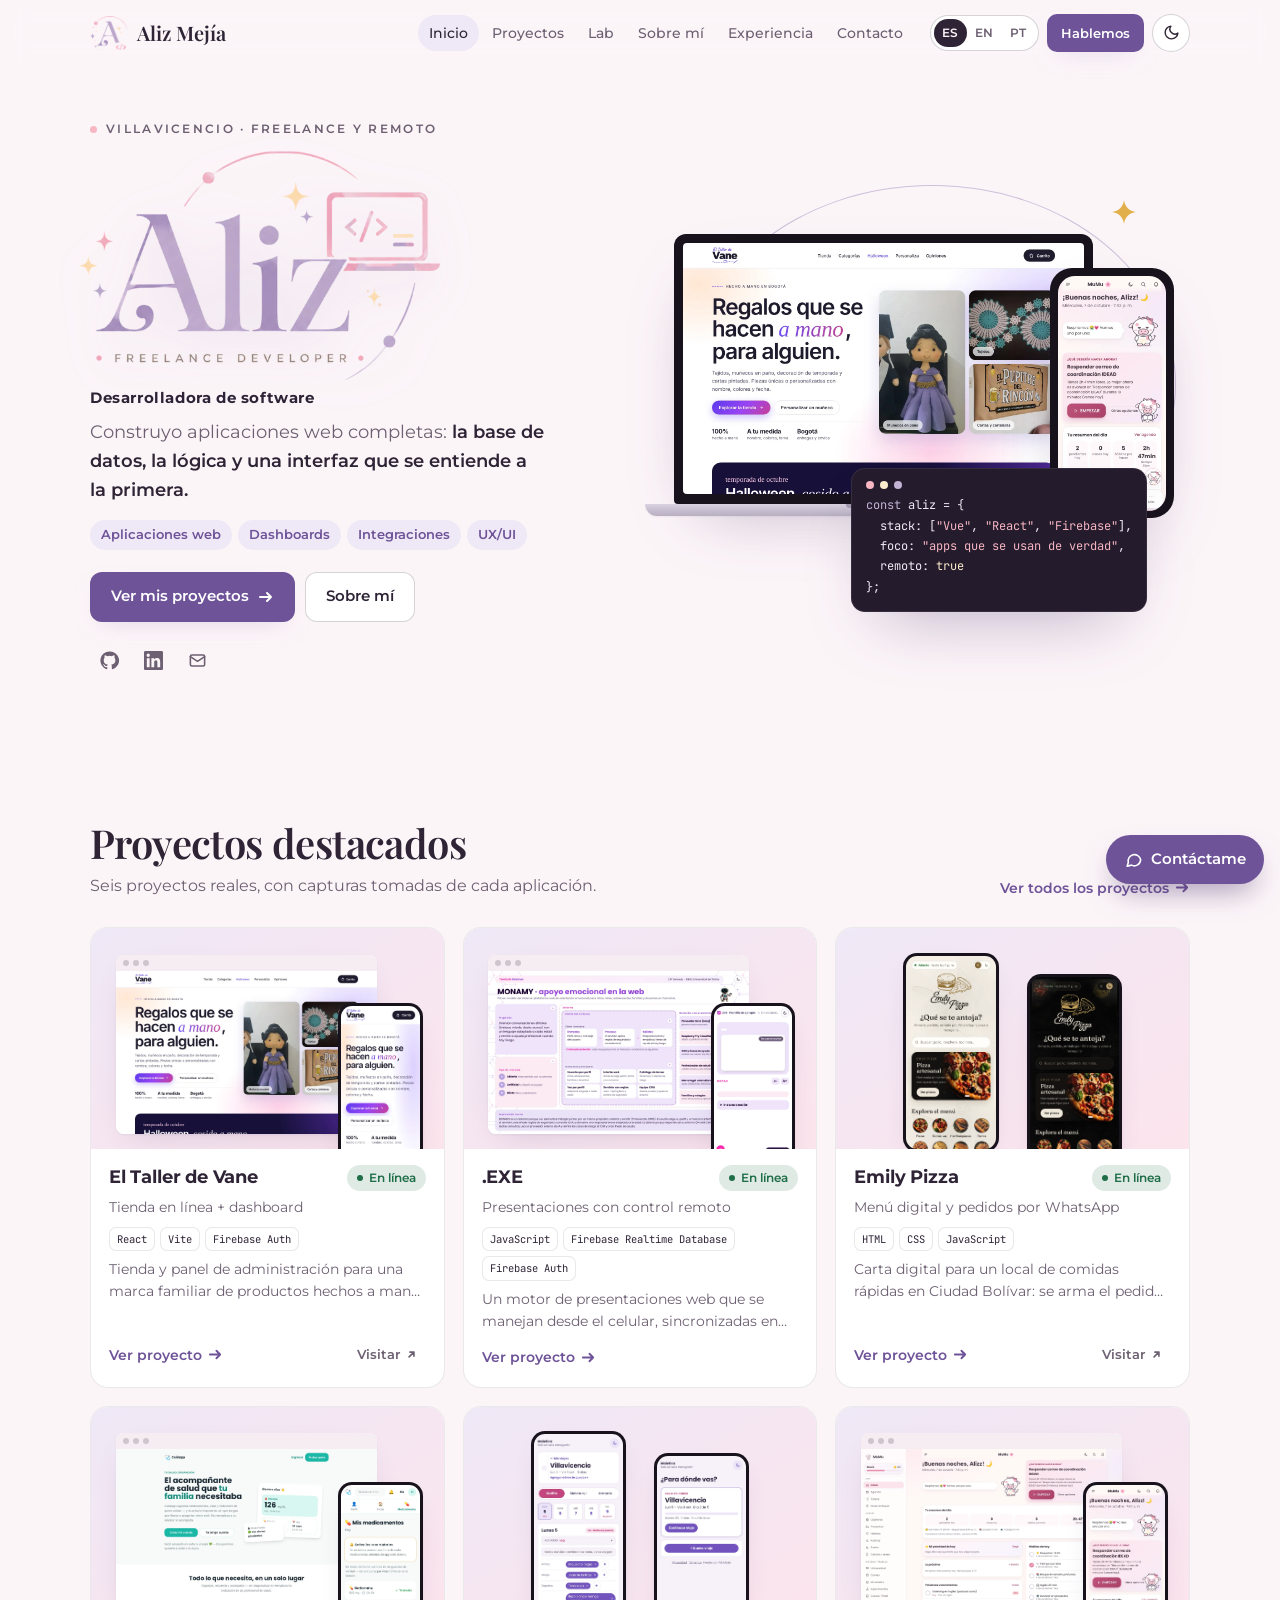
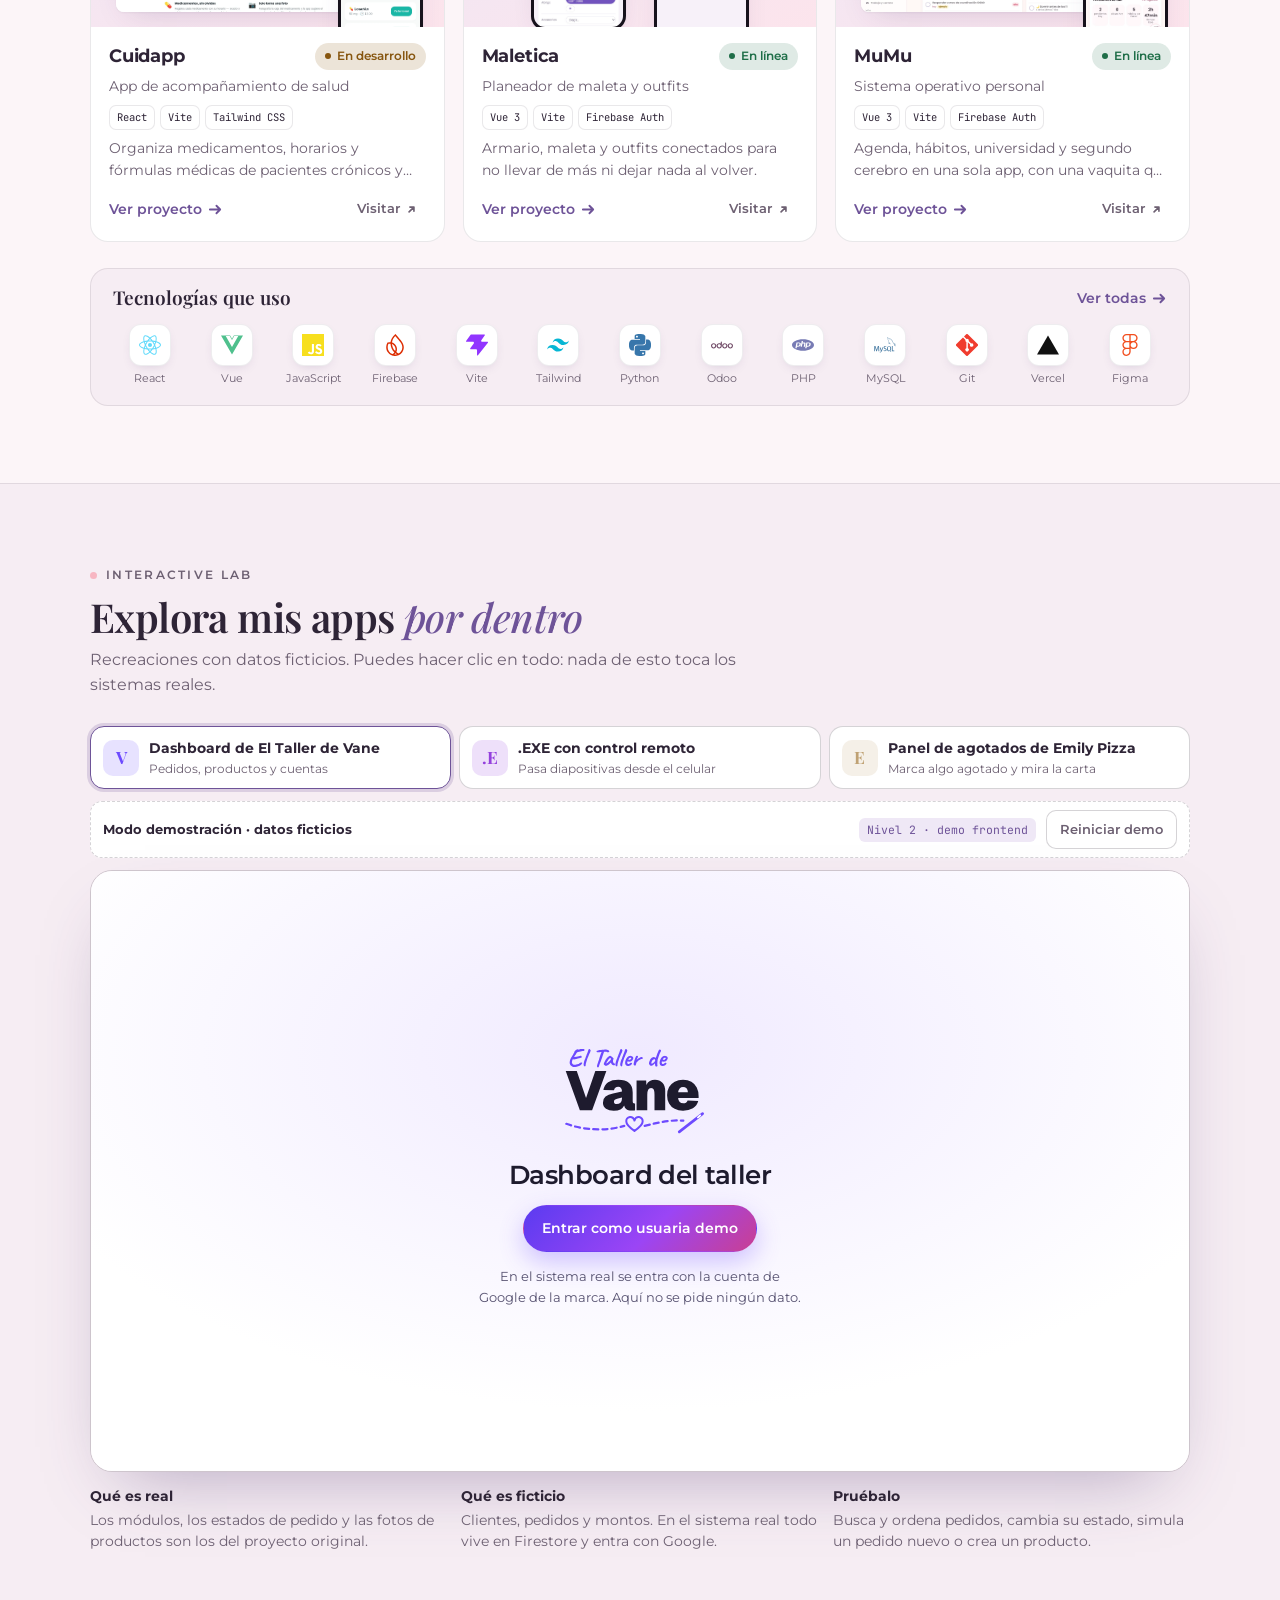
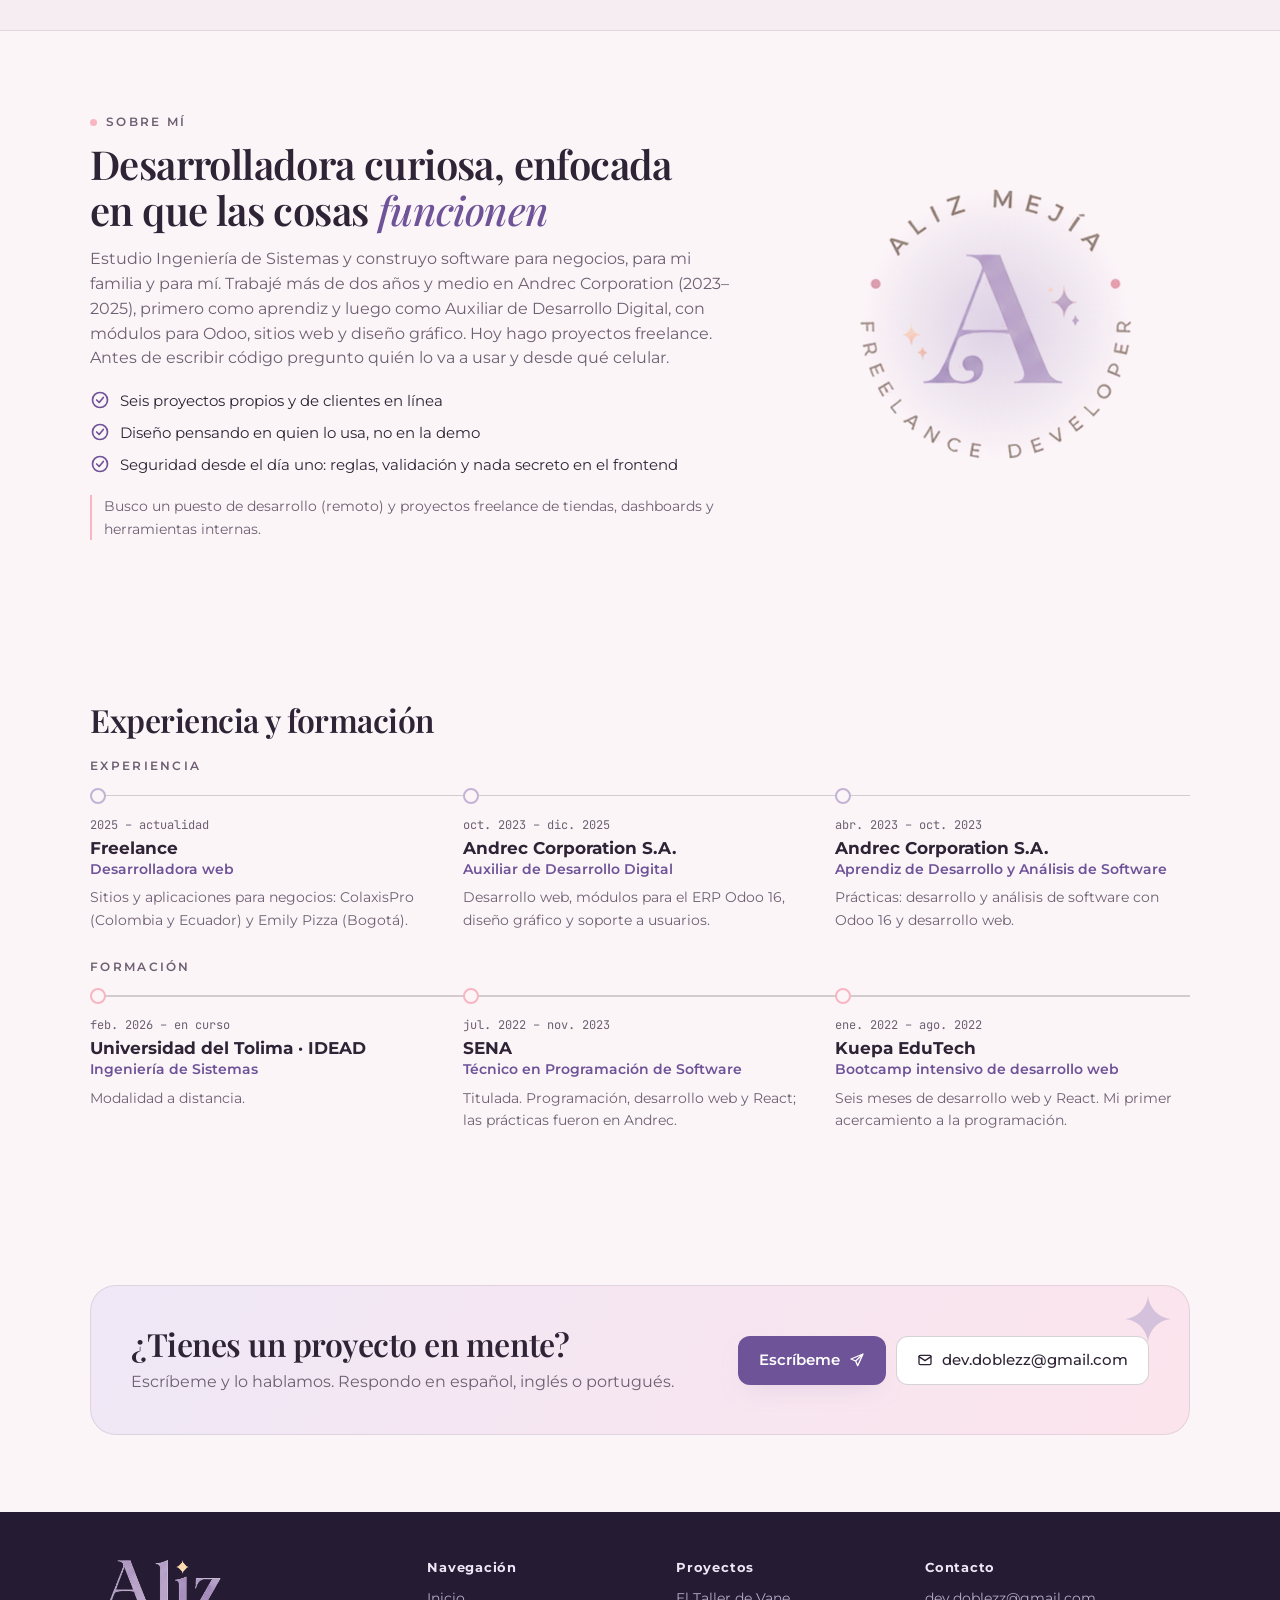
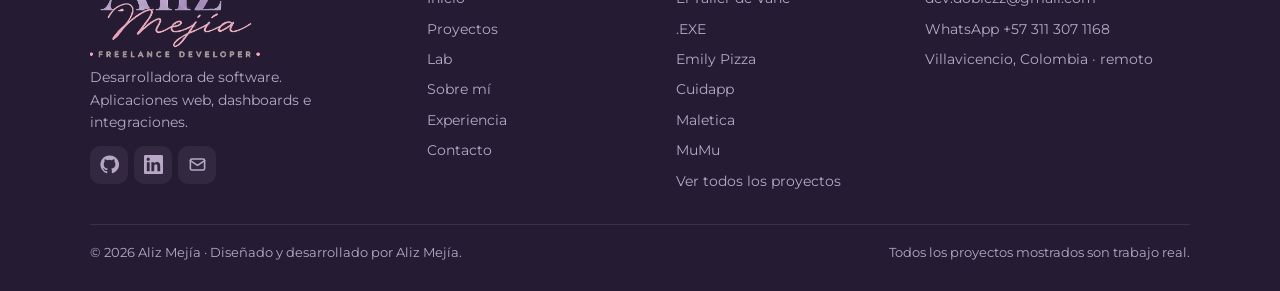
==== commit e10c9ef1: "Botón flotante de contacto y botón para volver arriba" ====
--- a/index.html
+++ b/index.html
@@ -93,6 +93,18 @@
 
   <footer class="pie" id="pie"></footer>
 
+  <div class="flotantes">
+    <button class="fab-arriba" id="arriba" type="button" aria-label="Volver arriba" hidden>
+      <svg aria-hidden="true"><use href="#i-up"/></svg>
+    </button>
+    <div class="fab-wrap">
+      <div class="fab-panel" id="fab-panel" role="menu" hidden></div>
+      <button class="fab" id="fab" type="button" aria-expanded="false" aria-controls="fab-panel">
+        <svg aria-hidden="true"><use href="#i-chat"/></svg><span id="fab-txt">Contáctame</span>
+      </button>
+    </div>
+  </div>
+
   <svg width="0" height="0" style="position:absolute" aria-hidden="true">
     <symbol id="i-star" viewBox="0 0 24 24"><path fill="currentColor" d="M12 0c.6 6.4 5.6 11.4 12 12-6.4.6-11.4 5.6-12 12C11.4 17.6 6.4 12.6 0 12 6.4 11.4 11.4 6.4 12 0z"/></symbol>
     <symbol id="i-arrow" viewBox="0 0 16 16"><path fill="none" stroke="currentColor" stroke-width="2" stroke-linecap="round" stroke-linejoin="round" d="M2 8h11M9 4l4 4-4 4"/></symbol>
@@ -111,6 +123,8 @@
     <symbol id="i-life" viewBox="0 0 24 24"><g fill="none" stroke="currentColor" stroke-width="2" stroke-linecap="round"><path d="M3 12h4l3-8 4 16 3-8h4"/></g></symbol>
     <symbol id="i-check" viewBox="0 0 24 24"><g fill="none" stroke="currentColor" stroke-width="2" stroke-linecap="round" stroke-linejoin="round"><circle cx="12" cy="12" r="9"/><path d="m8 12 3 3 5-6"/></g></symbol>
     <symbol id="i-send" viewBox="0 0 24 24"><path fill="none" stroke="currentColor" stroke-width="2" stroke-linejoin="round" d="M21 3 3 10.5l7 3 3 7L21 3zM10 13.5 21 3"/></symbol>
+    <symbol id="i-up" viewBox="0 0 24 24"><path fill="none" stroke="currentColor" stroke-width="2.2" stroke-linecap="round" stroke-linejoin="round" d="M12 19V5M5 12l7-7 7 7"/></symbol>
+    <symbol id="i-chat" viewBox="0 0 24 24"><path fill="none" stroke="currentColor" stroke-width="2" stroke-linejoin="round" d="M21 12a8 8 0 0 1-11.6 7.1L4 20.5l1.4-4.8A8 8 0 1 1 21 12z"/></symbol>
     <symbol id="i-x" viewBox="0 0 24 24"><path fill="none" stroke="currentColor" stroke-width="2" stroke-linecap="round" d="M6 6l12 12M18 6 6 18"/></symbol>
   </svg>
 
--- a/css/estilos.css
+++ b/css/estilos.css
@@ -78,6 +78,7 @@
 p { margin: 0; }
 ul, ol { margin: 0; padding: 0; list-style: none; }
 :focus-visible { outline: 2px solid var(--pink); outline-offset: 3px; border-radius: 6px; }
+[hidden] { display: none !important; }
 .sr-only { position: absolute; width: 1px; height: 1px; overflow: hidden; clip: rect(0 0 0 0); white-space: nowrap; }
 .wrap { max-width: var(--max); margin-inline: auto; padding-inline: var(--gutter); }
 .skip { position: absolute; left: 12px; top: -60px; z-index: 50; background: var(--ink); color: var(--bg); padding: 10px 16px; border-radius: 999px; text-decoration: none; }
@@ -241,7 +242,7 @@
 .tec-band { margin-top: 26px; display: grid; gap: 14px; padding: 18px 22px; border-radius: var(--r); background: var(--bg-2); border: 1px solid var(--line); }
 .tec-head { display: flex; justify-content: space-between; align-items: center; gap: 12px; }
 .tec-band h3 { font-family: var(--display); font-weight: 600; font-size: 19px; }
-.tec-list { display: grid; grid-template-columns: repeat(12, minmax(0, 1fr)); gap: 10px 8px; }
+.tec-list { display: grid; grid-template-columns: repeat(13, minmax(0, 1fr)); gap: 10px 8px; }
 .tec-list li { display: flex; flex-direction: column; align-items: center; gap: 4px; font-size: 11px; color: var(--muted); text-align: center; }
 .tec-ico { width: 42px; height: 42px; border-radius: 12px; background: #FFFFFF; border: 1px solid rgba(46, 36, 54, .08); display: grid; place-items: center; box-shadow: 0 4px 12px -6px rgba(76, 52, 110, .25); }
 @media (max-width: 900px) { .tec-list { grid-template-columns: repeat(6, minmax(0, 1fr)); } }
@@ -282,17 +283,20 @@
 @media (max-width: 800px) { .sobre { grid-template-columns: 1fr; } .sobre-vis { max-width: 220px; order: -1; } }
 
 /* ---------- experiencia (línea horizontal) ---------- */
-.linea { display: grid; grid-template-columns: repeat(auto-fit, minmax(min(100%, 240px), 1fr)); gap: 18px; margin-top: 24px; position: relative; }
+.exp-grupos { display: grid; gap: 30px; margin-top: 22px; }
+.exp-sub { font-size: 11.5px; letter-spacing: .2em; text-transform: uppercase; font-weight: 600; color: var(--muted); margin-bottom: 14px; }
+.linea { display: grid; grid-template-columns: repeat(3, minmax(0, 1fr)); gap: 18px; position: relative; }
 .linea::before { content: ""; position: absolute; left: 0; right: 0; top: 7px; height: 1.5px; background: var(--line-strong); }
 .hito { position: relative; padding-top: 28px; }
 .hito::before { content: ""; position: absolute; left: 0; top: 0; width: 16px; height: 16px; border-radius: 50%; background: var(--bg); border: 2px solid var(--lav-brand); }
 .hito.estudio::before { border-color: var(--pink-brand); }
 .hito .tag { font-size: 11px; letter-spacing: .16em; text-transform: uppercase; font-weight: 600; color: var(--muted); }
-.hito h3 { font-size: 17px; font-weight: 700; margin-top: 4px; }
+.hito .per { display: block; font-family: var(--mono); font-size: 12px; color: var(--muted); }
+.hito h4 { font-size: 16.5px; font-weight: 700; margin-top: 4px; }
 .hito .cargo { display: block; color: var(--lav); font-weight: 600; font-size: 14px; }
 .hito p { color: var(--muted); font-size: 14px; margin-top: 6px; }
-@media (max-width: 560px) {
-  .linea { gap: 0; margin-left: 7px; border-left: 1.5px solid var(--line-strong); }
+@media (max-width: 760px) {
+  .linea { grid-template-columns: 1fr; gap: 0; margin-left: 7px; border-left: 1.5px solid var(--line-strong); }
   .linea::before { display: none; }
   .hito { padding: 0 0 22px 24px; }
   .hito::before { left: -9px; }
@@ -435,3 +439,28 @@
 @media (prefers-color-scheme: dark) { :root:not([data-theme="light"]) .solo-claro { display: none !important; } :root:not([data-theme="light"]) .solo-oscuro { display: block !important; } }
 :root[data-theme="dark"] .solo-claro { display: none !important; }
 :root[data-theme="dark"] .solo-oscuro { display: block !important; }
+
+/* ---------- botones flotantes ---------- */
+.flotantes { position: fixed; right: max(16px, env(safe-area-inset-right, 0px)); bottom: calc(16px + env(safe-area-inset-bottom, 0px)); z-index: 40; display: flex; flex-direction: column; align-items: flex-end; gap: 10px; }
+.fab-arriba { width: 44px; height: 44px; border-radius: 50%; border: 1px solid var(--line-strong); background: var(--surface); color: var(--ink); display: grid; place-items: center; cursor: pointer; box-shadow: var(--shadow); animation: aparecer .25s var(--ease); transition: transform .2s var(--ease), border-color .2s; }
+.fab-arriba:hover { transform: translateY(-2px); border-color: var(--lav); }
+.fab-arriba svg { width: 18px; height: 18px; }
+.fab-wrap { position: relative; }
+.fab { display: inline-flex; align-items: center; gap: 8px; border: 0; cursor: pointer; padding: 13px 18px; border-radius: 999px; font-weight: 600; font-size: 14.5px; background: var(--lav); color: var(--on-accent); box-shadow: 0 14px 30px -10px rgba(76, 52, 110, .55); transition: transform .25s var(--ease); }
+.fab:hover { transform: translateY(-2px); }
+.fab svg { width: 19px; height: 19px; }
+.fab.abierto { background: var(--ink); color: var(--bg); }
+.fab-panel { position: absolute; right: 0; bottom: calc(100% + 10px); width: min(330px, calc(100vw - 32px)); background: var(--surface); border: 1px solid var(--line); border-radius: 18px; padding: 10px; box-shadow: var(--shadow-lg); display: grid; gap: 4px; animation: aparecer .2s var(--ease); }
+.fab-tit { font-family: var(--display); font-weight: 600; font-size: 18px; padding: 6px 8px 4px; }
+.fab-op { display: flex; align-items: center; gap: 12px; padding: 9px 8px; border-radius: 12px; text-decoration: none; min-width: 0; }
+a.fab-op:hover, .fab-op:has(.fab-op-link:hover) { background: var(--bg-2); }
+.fab-op-link { display: flex; align-items: center; gap: 12px; text-decoration: none; min-width: 0; flex: 1; }
+.fab-op b { display: block; font-size: 14.5px; }
+.fab-op small { display: block; font-size: 12.5px; color: var(--muted); overflow: hidden; text-overflow: ellipsis; white-space: nowrap; }
+.fab-op span:not(.fab-ico) { min-width: 0; }
+.fab-ico { width: 38px; height: 38px; border-radius: 11px; background: var(--lav-tint); color: var(--lav); display: grid; place-items: center; flex: none; }
+.fab-ico.wa { background: color-mix(in srgb, #25D366 16%, transparent); color: #128C4B; }
+.fab-ico svg { width: 19px; height: 19px; }
+.fab-copiar { border: 1px solid var(--line-strong); background: none; border-radius: 999px; font-size: 12px; font-weight: 600; padding: 5px 10px; cursor: pointer; flex: none; }
+.fab-copiar:hover { border-color: var(--lav); }
+@media (max-width: 480px) { .fab { padding: 12px 15px; font-size: 14px; } }
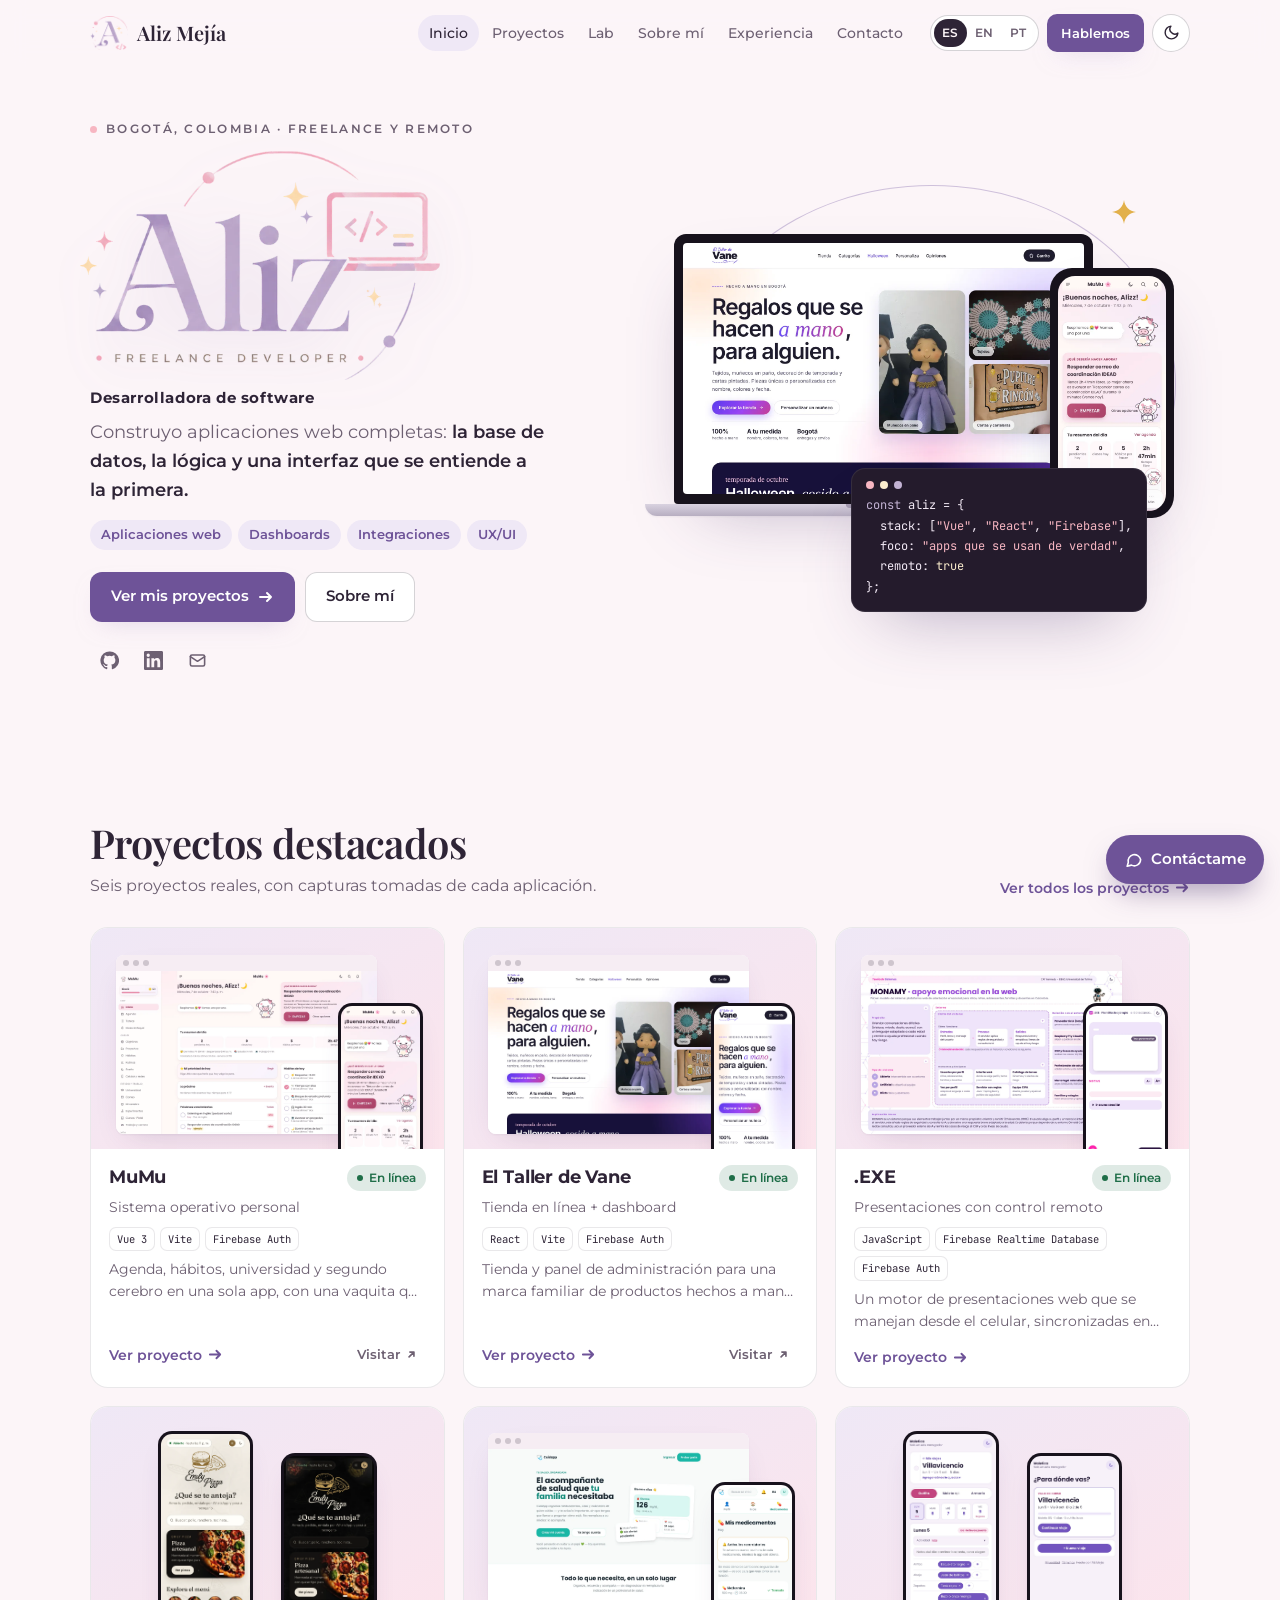
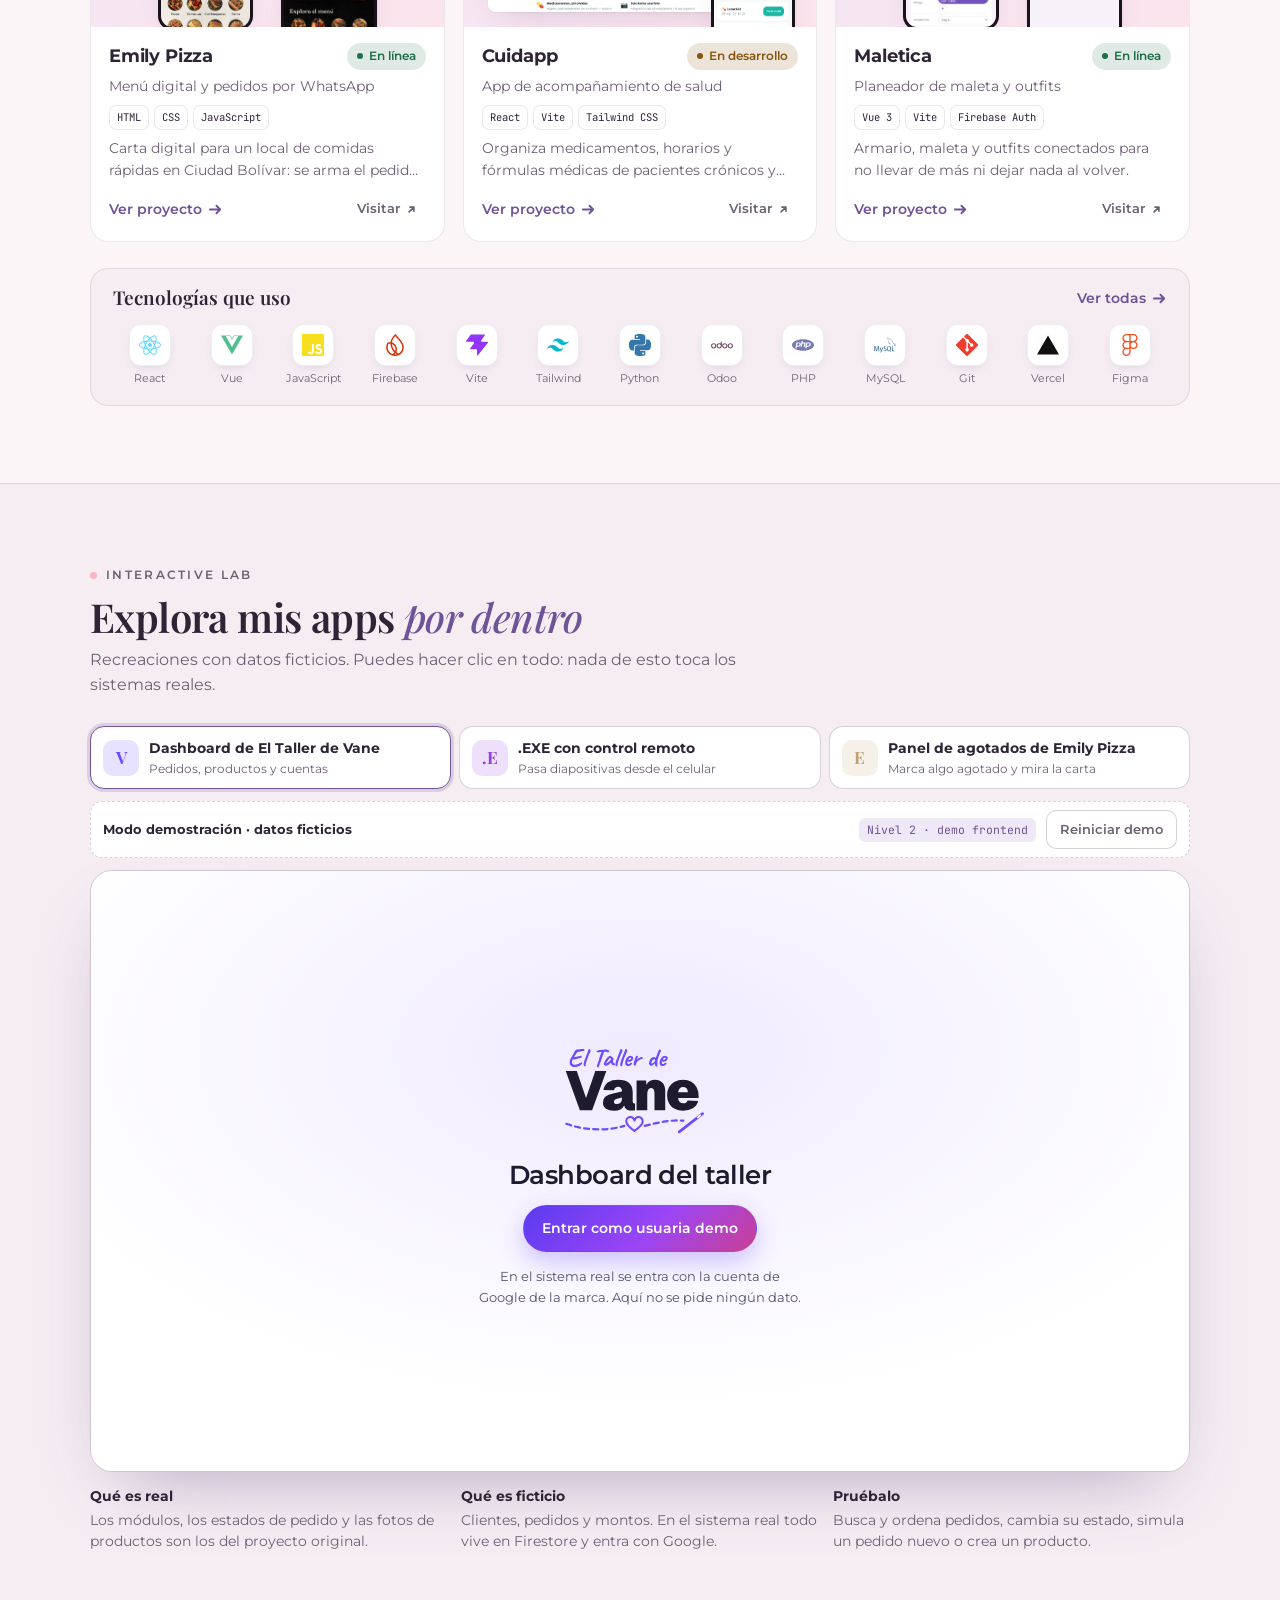
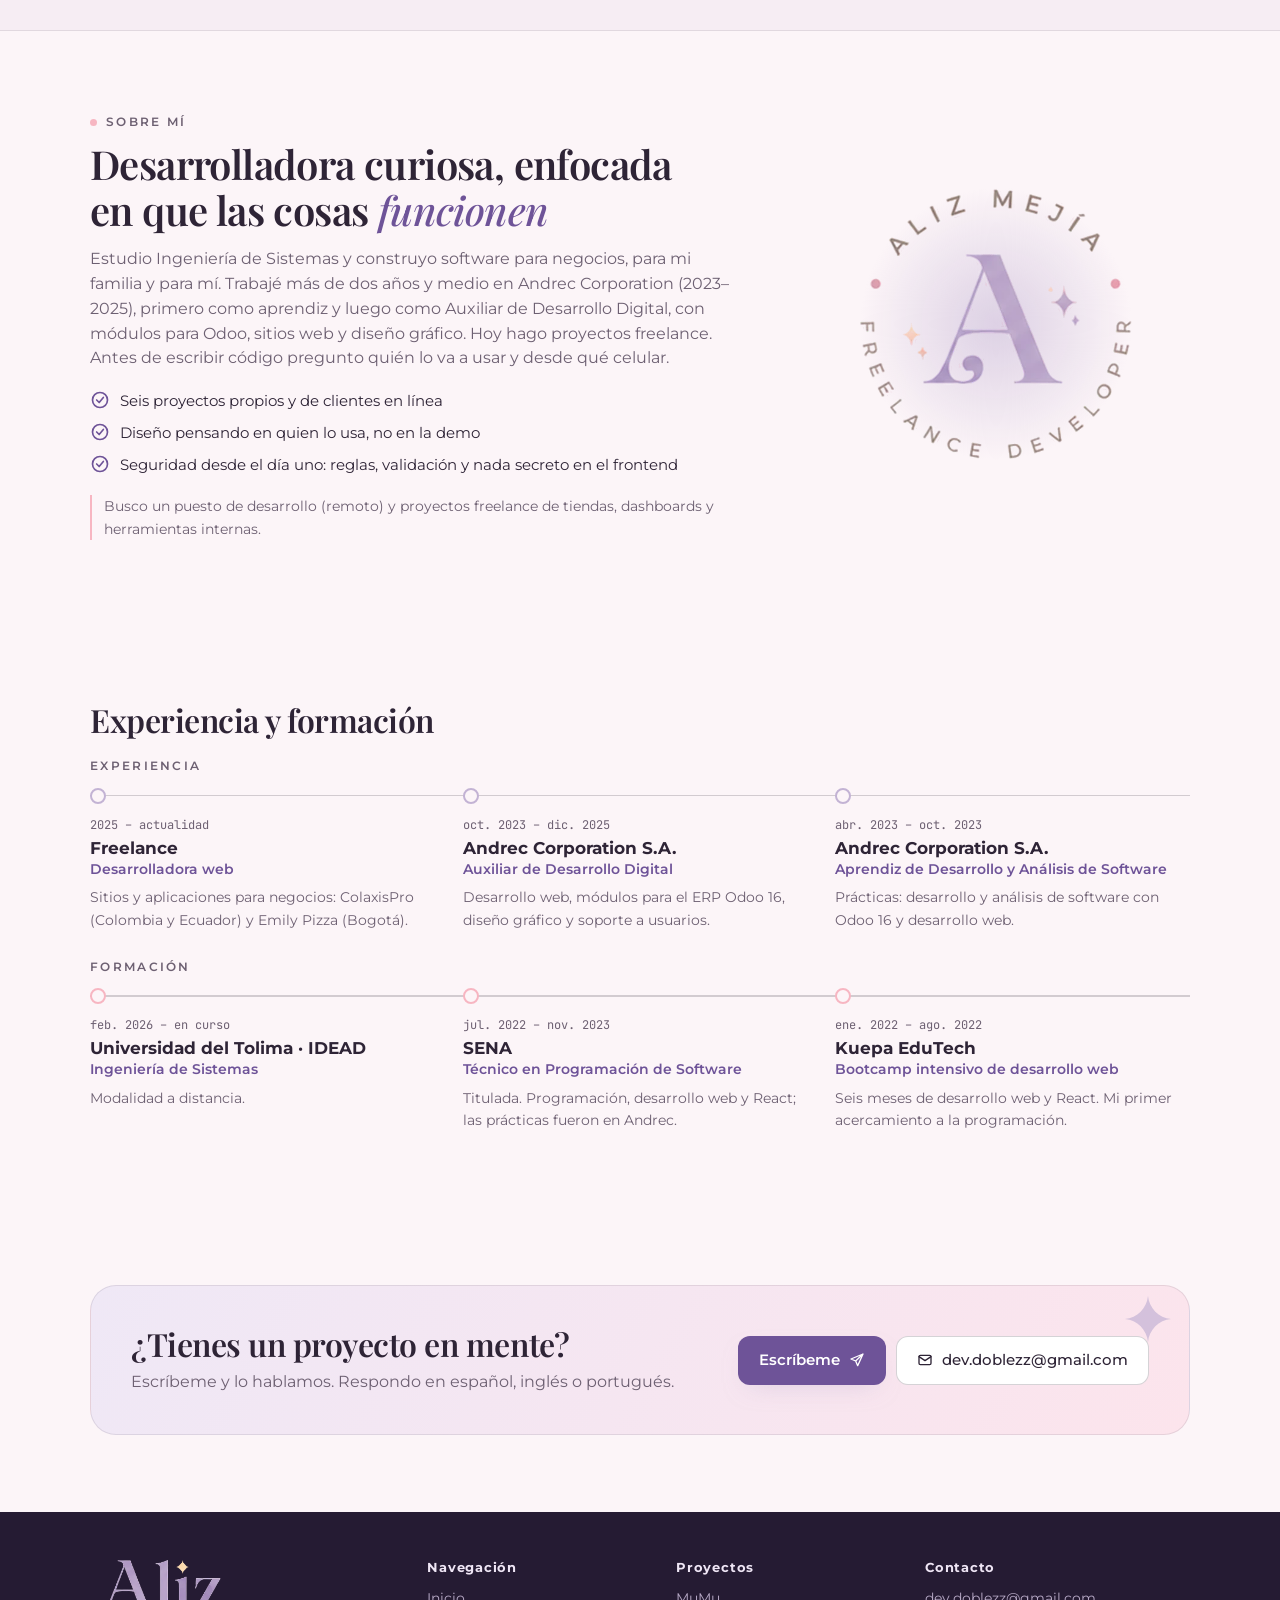
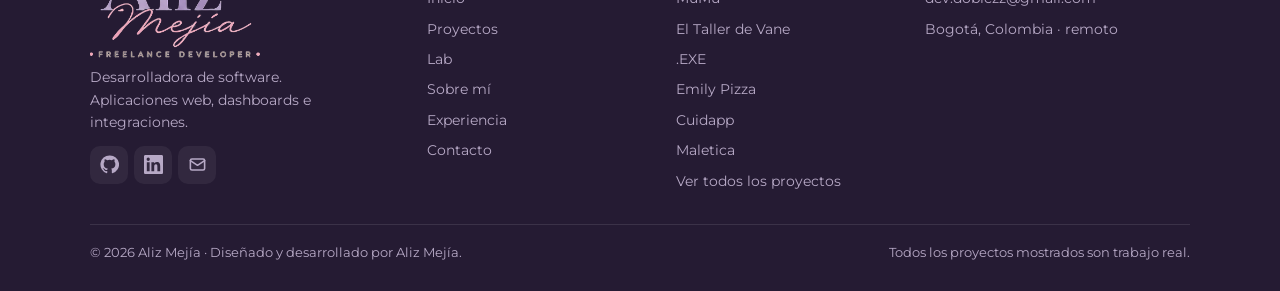
==== commit 247a8332: "Bogotá como ubicación, sin WhatsApp público y MuMu como primer proyecto" ====
--- a/index.html
+++ b/index.html
@@ -49,7 +49,7 @@
     "@type": "Person",
     "name": "Aliz Mejía",
     "jobTitle": "Desarrolladora de software",
-    "address": { "@type": "PostalAddress", "addressLocality": "Villavicencio", "addressCountry": "CO" },
+    "address": { "@type": "PostalAddress", "addressLocality": "Bogotá", "addressCountry": "CO" },
     "email": "mailto:dev.doblezz@gmail.com",
     "sameAs": ["https://github.com/alizz3", "https://www.linkedin.com/in/alizz-doblezz"]
   }
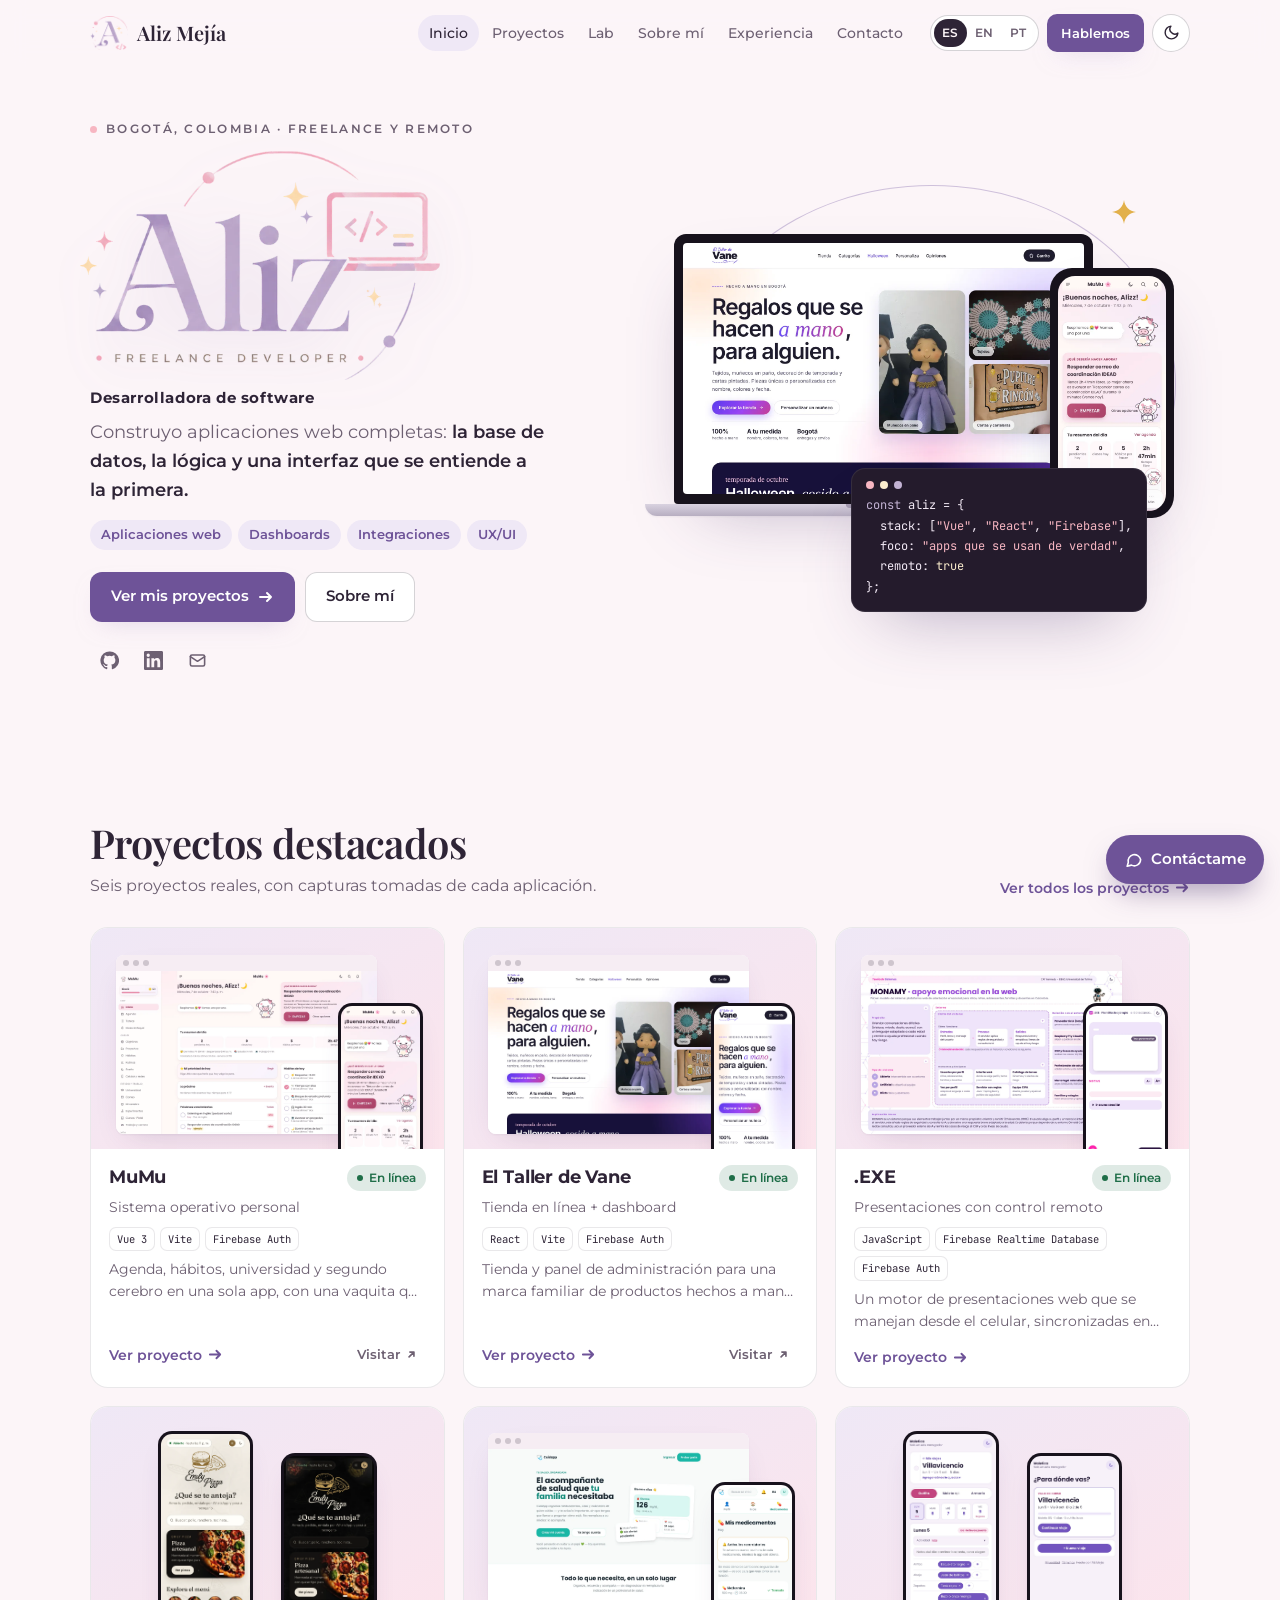
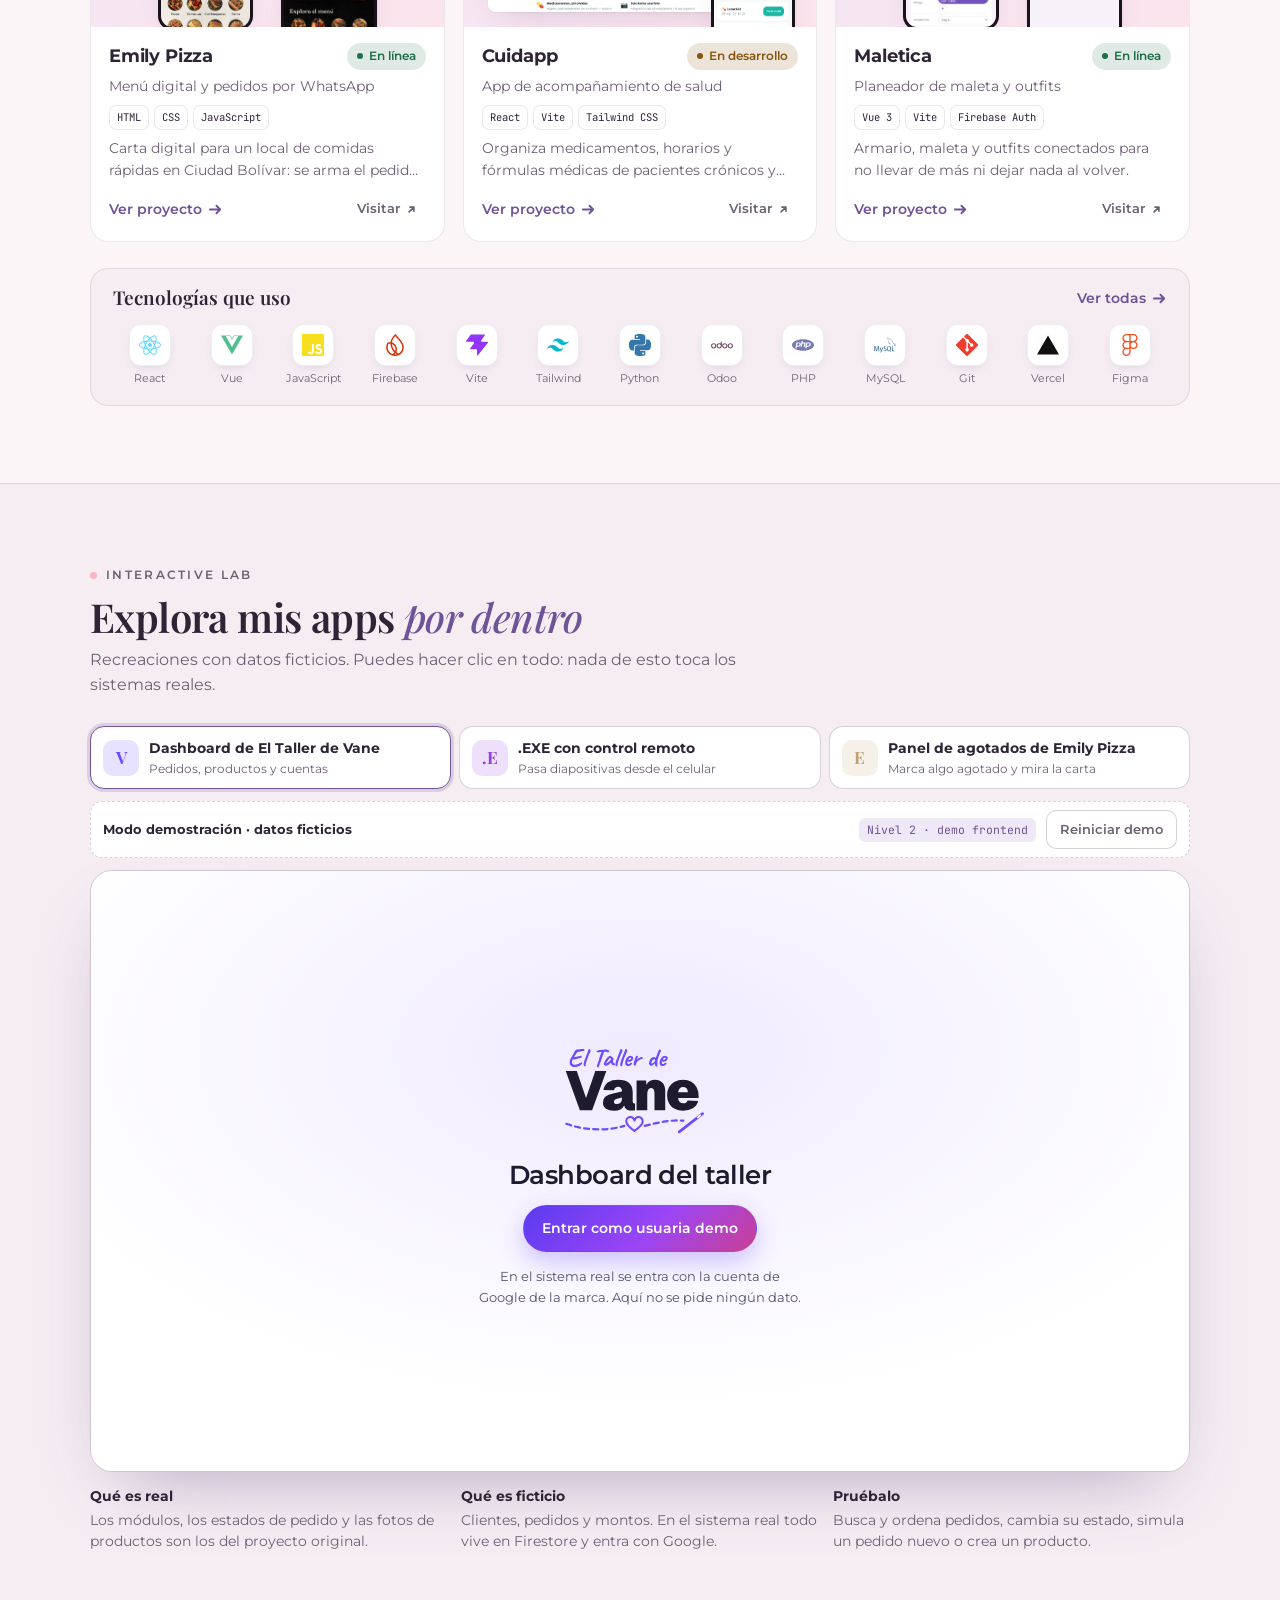
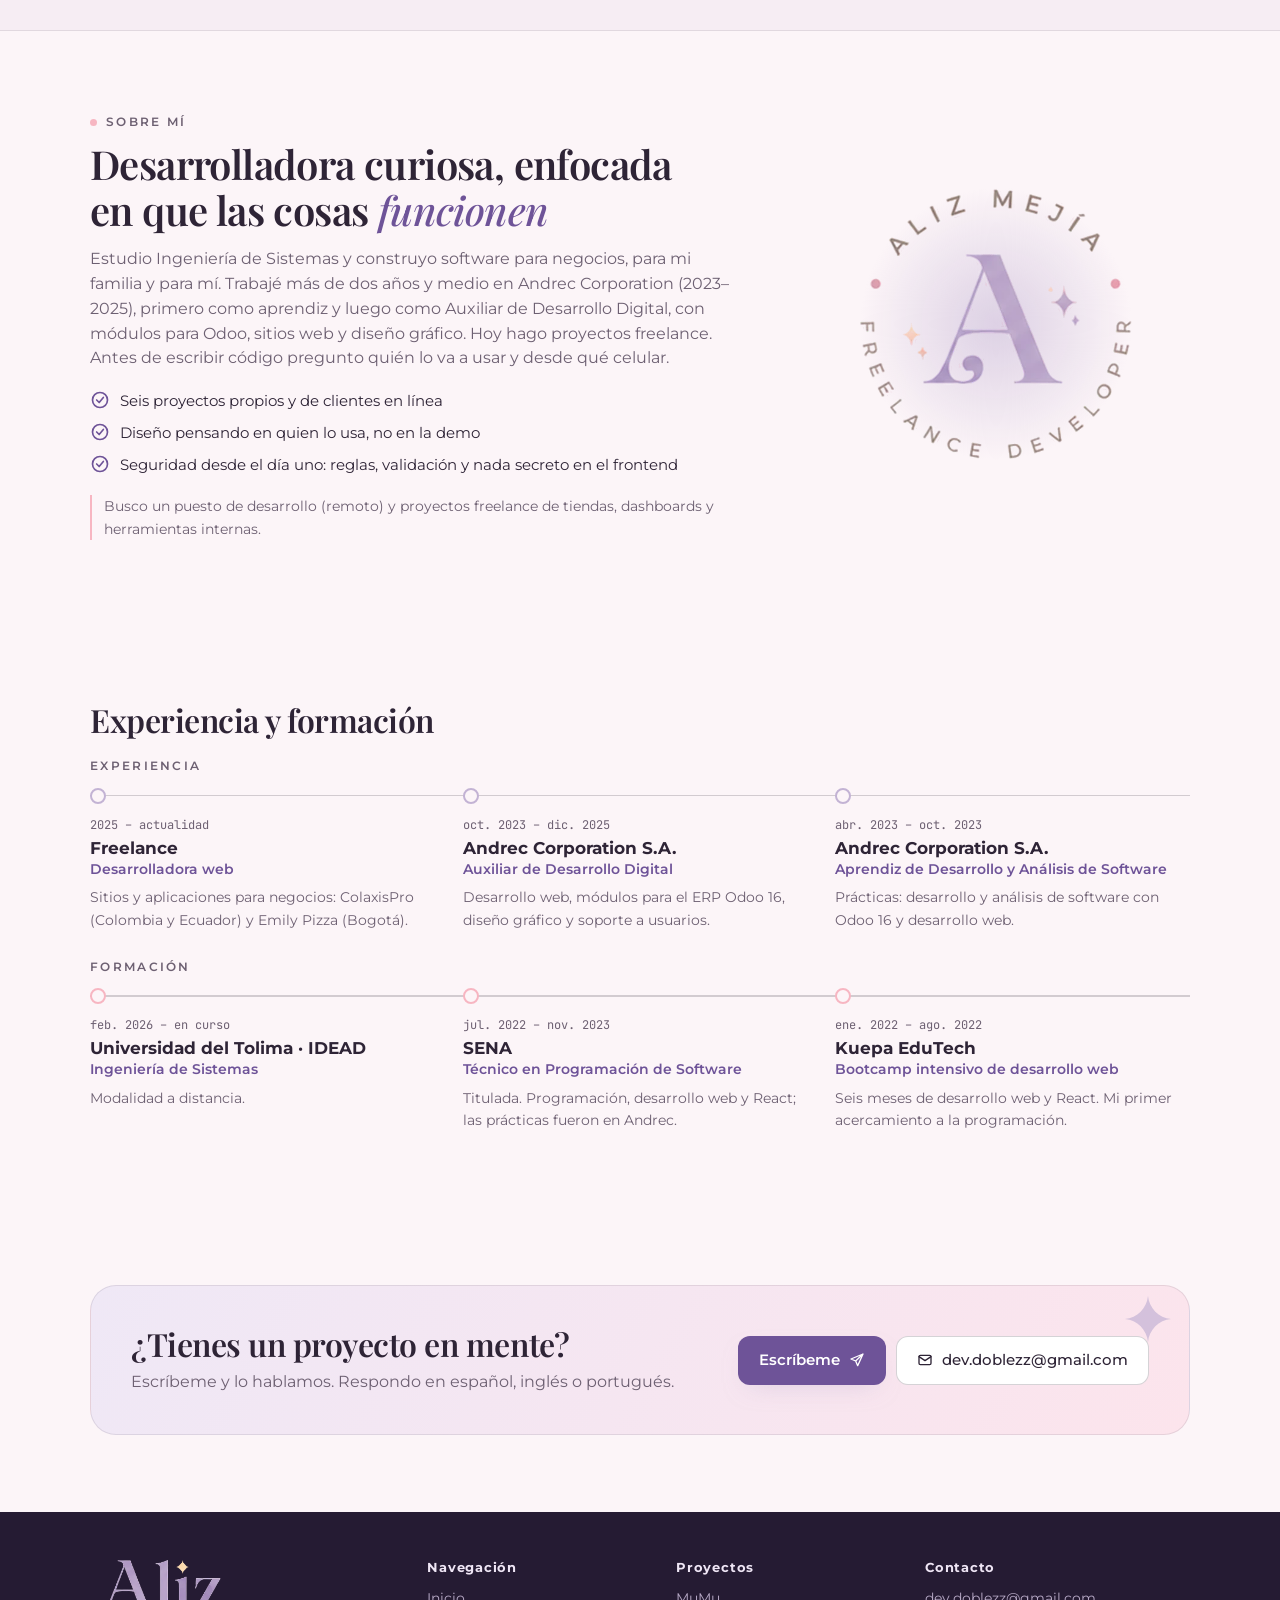
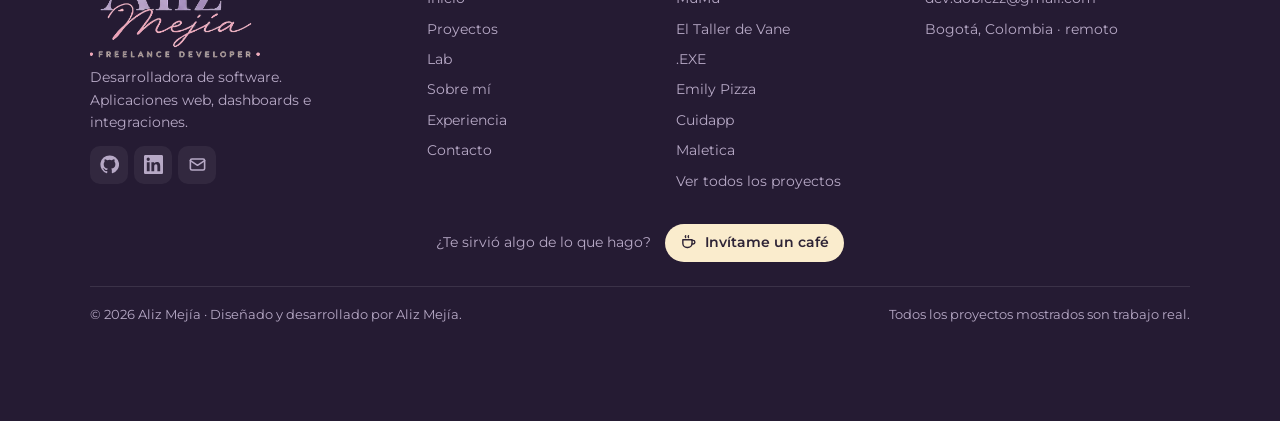
==== commit c3efaa5f: "Botón de Buy Me a Coffee en el pie y espacio para los botones flotantes" ====
--- a/index.html
+++ b/index.html
@@ -125,6 +125,7 @@
     <symbol id="i-send" viewBox="0 0 24 24"><path fill="none" stroke="currentColor" stroke-width="2" stroke-linejoin="round" d="M21 3 3 10.5l7 3 3 7L21 3zM10 13.5 21 3"/></symbol>
     <symbol id="i-up" viewBox="0 0 24 24"><path fill="none" stroke="currentColor" stroke-width="2.2" stroke-linecap="round" stroke-linejoin="round" d="M12 19V5M5 12l7-7 7 7"/></symbol>
     <symbol id="i-chat" viewBox="0 0 24 24"><path fill="none" stroke="currentColor" stroke-width="2" stroke-linejoin="round" d="M21 12a8 8 0 0 1-11.6 7.1L4 20.5l1.4-4.8A8 8 0 1 1 21 12z"/></symbol>
+    <symbol id="i-cafe" viewBox="0 0 24 24"><g fill="none" stroke="currentColor" stroke-width="2" stroke-linecap="round" stroke-linejoin="round"><path d="M4 8h13v5a6 6 0 0 1-6 6h-1a6 6 0 0 1-6-6V8z"/><path d="M17 9h1.5a2.5 2.5 0 0 1 0 5H17M8 2.5c-.6.8-.6 1.7 0 2.5M12 2.5c-.6.8-.6 1.7 0 2.5"/></g></symbol>
     <symbol id="i-x" viewBox="0 0 24 24"><path fill="none" stroke="currentColor" stroke-width="2" stroke-linecap="round" d="M6 6l12 12M18 6 6 18"/></symbol>
   </svg>
 
--- a/css/estilos.css
+++ b/css/estilos.css
@@ -313,7 +313,7 @@
 @media (max-width: 760px) { .cta { grid-template-columns: 1fr; } .cta .e3 { display: none; } }
 
 /* ---------- footer ---------- */
-.pie { background: var(--pie-bg); color: var(--pie-ink); padding-block: 48px 28px; }
+.pie { background: var(--pie-bg); color: var(--pie-ink); padding-block: 48px 96px; }
 .pie-grid { display: grid; grid-template-columns: 1.4fr 1fr 1fr 1.2fr; gap: 28px; }
 .pie-grid > * { min-width: 0; display: flex; flex-direction: column; gap: 8px; font-size: 14px; }
 .pie-grid h2 { font-size: 13px; font-weight: 700; letter-spacing: .06em; margin-bottom: 4px; }
@@ -324,7 +324,11 @@
 .pie .redes { margin-top: 4px; }
 .pie .redes a { color: var(--pie-muted); background: rgba(255, 255, 255, .06); }
 .pie .redes a:hover { color: var(--pie-ink); background: rgba(255, 255, 255, .12); }
-.legal { margin-top: 32px; padding-top: 18px; border-top: 1px solid rgba(255, 255, 255, .1); display: flex; flex-wrap: wrap; gap: 6px 20px; justify-content: space-between; font-size: 12.5px; color: var(--pie-muted); }
+.cafe { margin-top: 32px; display: flex; flex-wrap: wrap; justify-content: center; align-items: center; gap: 10px 14px; font-size: 13.5px; color: var(--pie-muted); }
+.btn-cafe { display: inline-flex; align-items: center; gap: 8px; padding: 8px 15px; border-radius: 999px; font-weight: 600; font-size: 13.5px; text-decoration: none; color: #2E2436; background: #FAECCD; transition: transform .2s var(--ease); }
+.btn-cafe:hover { transform: translateY(-2px); }
+.btn-cafe svg { width: 17px; height: 17px; }
+.legal { margin-top: 24px; padding-top: 18px; border-top: 1px solid rgba(255, 255, 255, .1); display: flex; flex-wrap: wrap; gap: 6px 20px; justify-content: space-between; font-size: 12.5px; color: var(--pie-muted); }
 @media (max-width: 860px) { .pie-grid { grid-template-columns: 1fr 1fr; } .pie-marca, .pie-con { grid-column: 1 / -1; } }
 
 /* ---------- páginas internas ---------- */
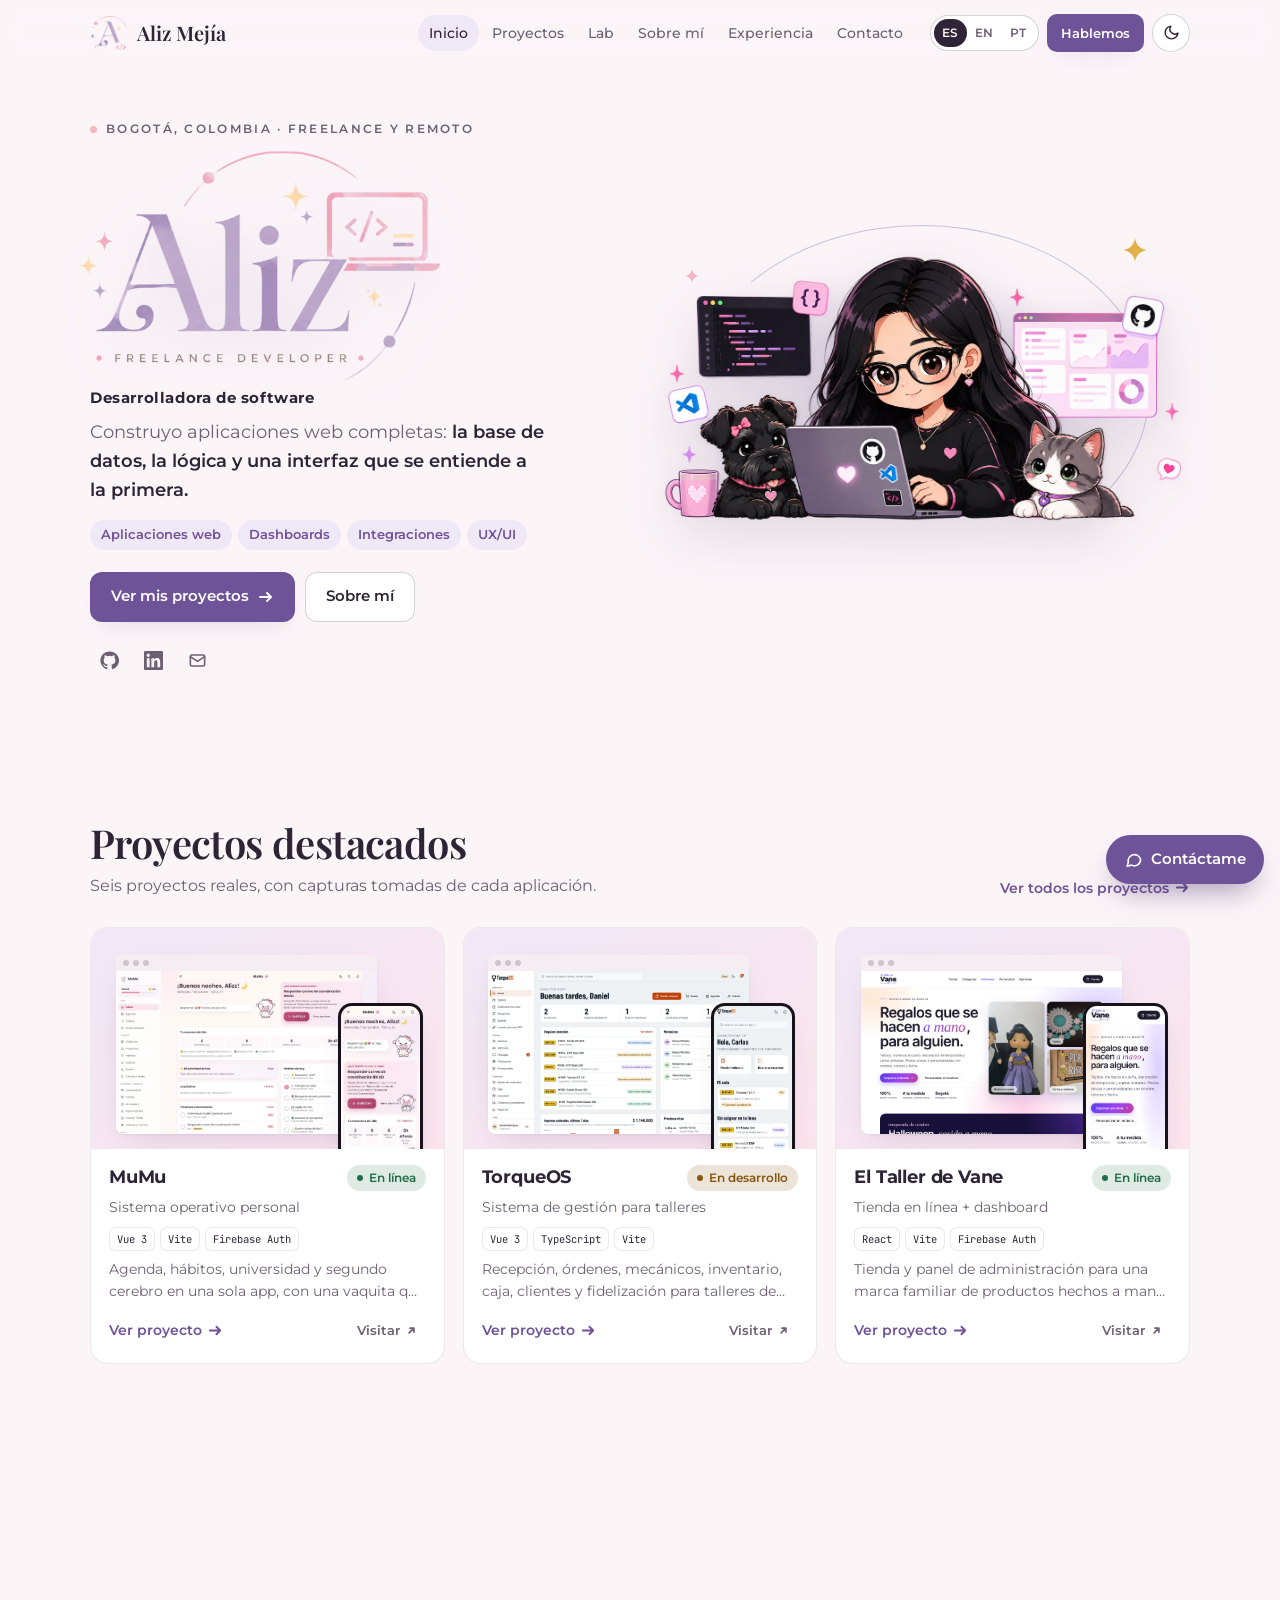
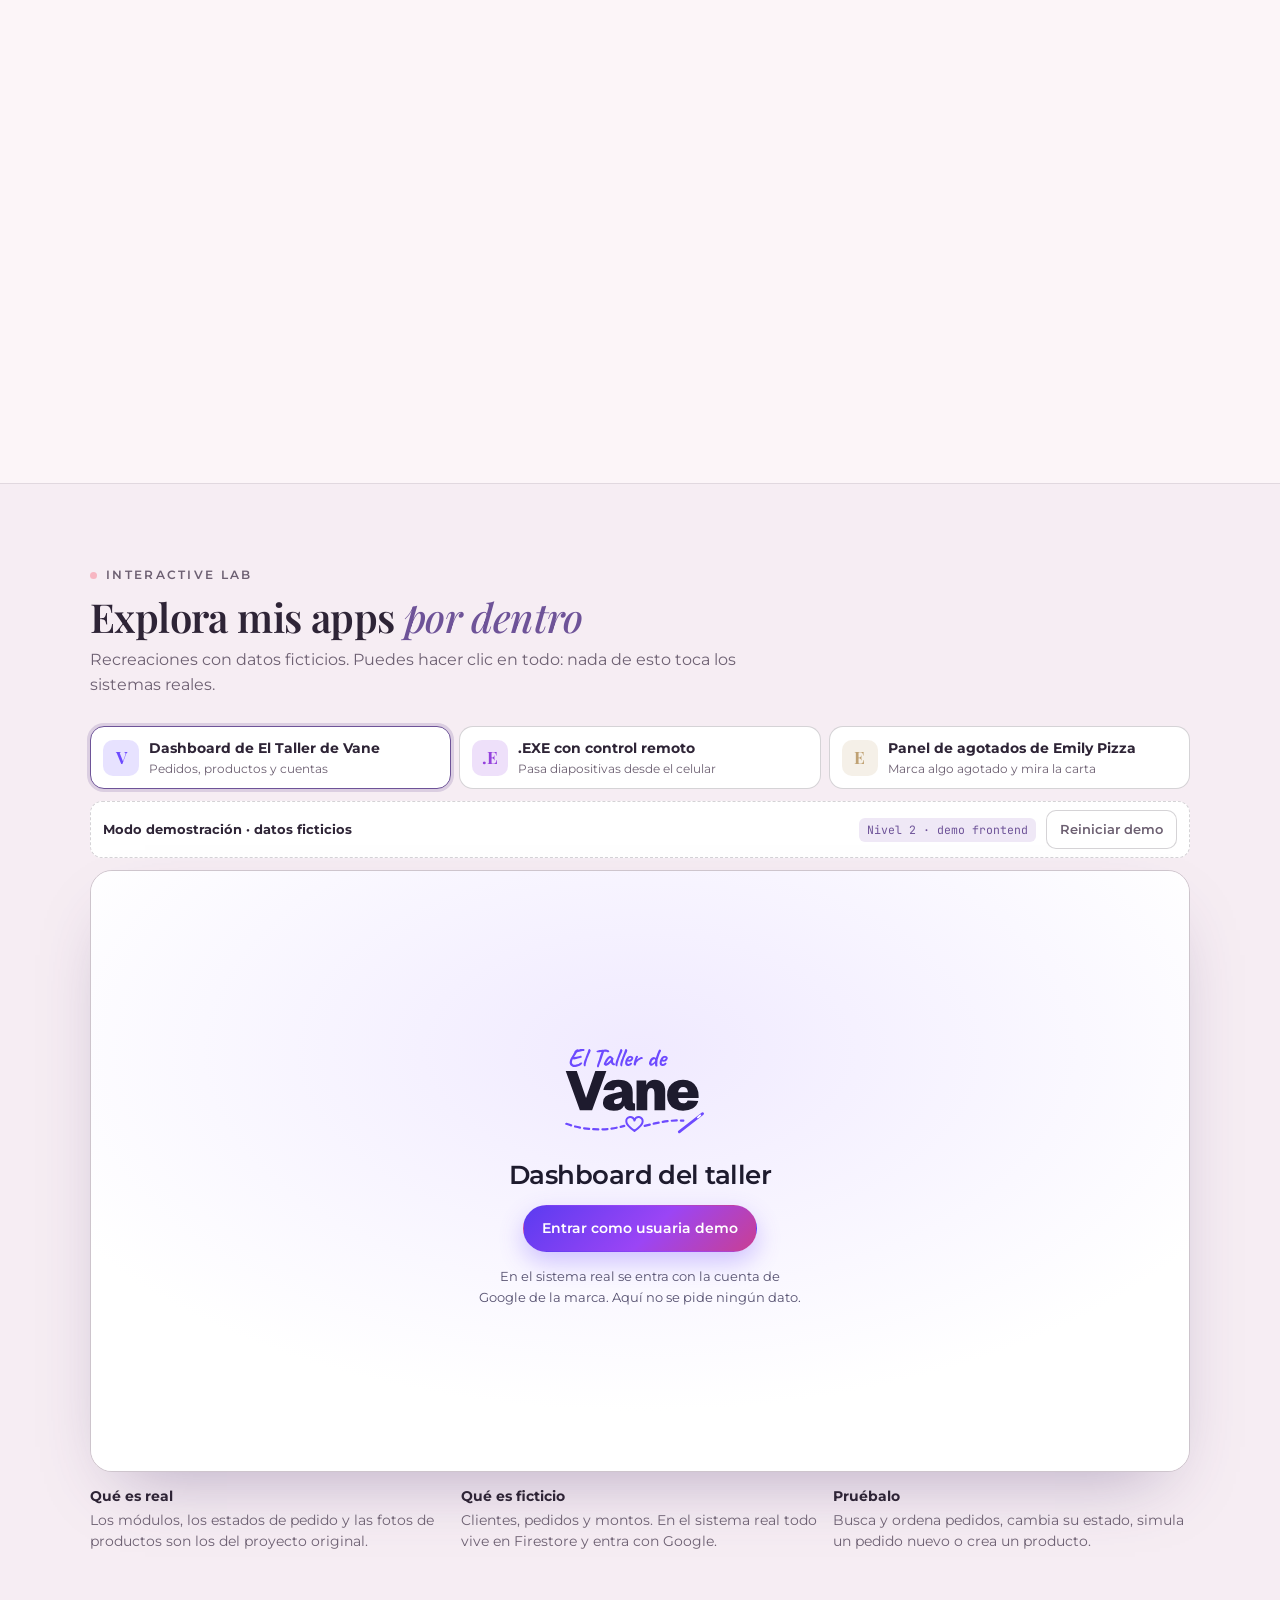
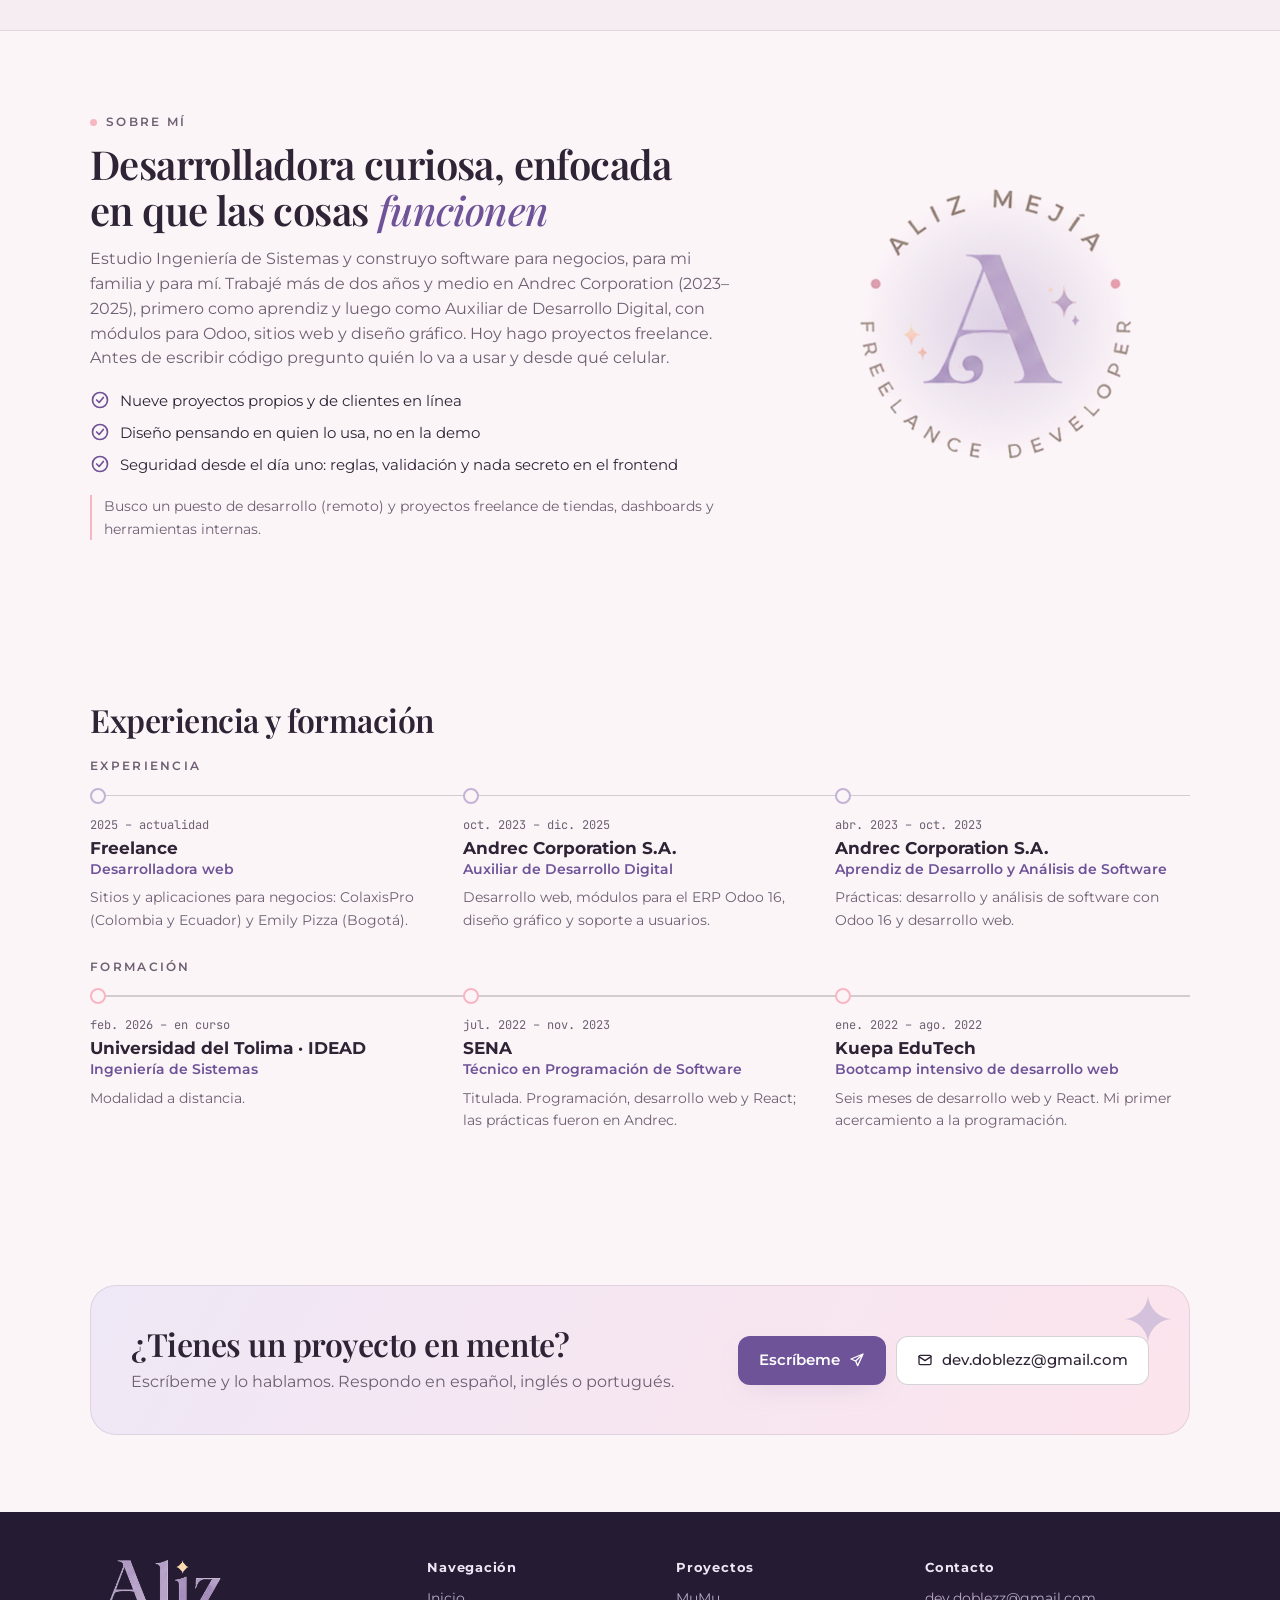
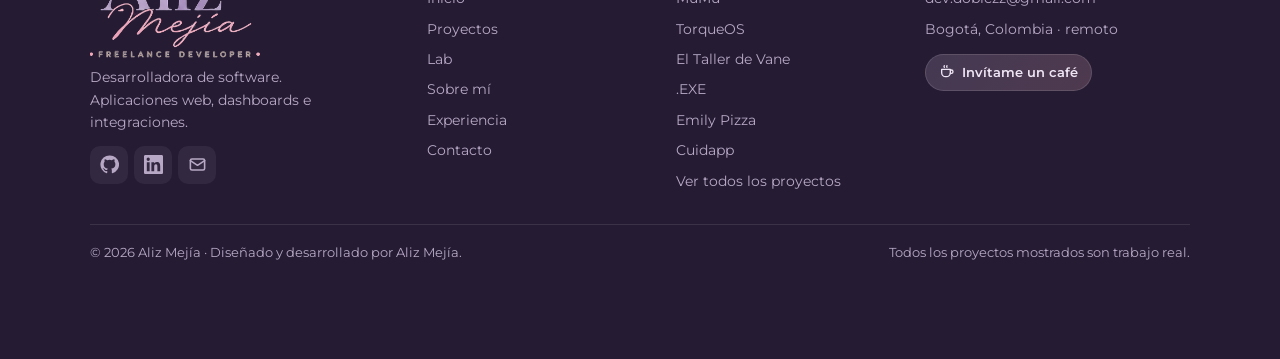
==== commit de812464: "Meta descripción con el stack actual" ====
--- a/index.html
+++ b/index.html
@@ -4,7 +4,7 @@
   <meta charset="utf-8">
   <meta name="viewport" content="width=device-width, initial-scale=1, viewport-fit=cover">
   <title>Aliz Mejía · Desarrolladora de software</title>
-  <meta name="description" content="Portafolio de Aliz Mejía: aplicaciones web, dashboards y herramientas con React, Vue y Firebase. Casos de estudio y demos interactivas.">
+  <meta name="description" content="Portafolio de Aliz Mejía: aplicaciones web, dashboards y herramientas con Vue, React, Firebase y Supabase. Casos de estudio y demos interactivas.">
   <meta name="theme-color" content="#FCF4F7" media="(prefers-color-scheme: light)">
   <meta name="theme-color" content="#131017" media="(prefers-color-scheme: dark)">
   <link rel="canonical" href="https://aliz-mejia.vercel.app/">
--- a/css/estilos.css
+++ b/css/estilos.css
@@ -167,33 +167,24 @@
 .redes a:hover { color: var(--lav); background: var(--lav-tint); }
 .redes svg { width: 19px; height: 19px; }
 
-.hero-vis { position: relative; aspect-ratio: 5 / 4; }
-.halo { position: absolute; inset: 4% 6% 10% 10%; border-radius: 50%; background: radial-gradient(closest-side, var(--glow), transparent 75%); }
-.halo::after { content: ""; position: absolute; inset: -4%; border-radius: 50%; border: 1.5px solid var(--lav-brand); border-left-color: transparent; border-bottom-color: transparent; opacity: .8; animation: girar 60s linear infinite; }
+.hero-vis { position: relative; padding-block: 4%; }
+.halo { position: absolute; inset: 0 4% 2%; border-radius: 50%; background: radial-gradient(closest-side, var(--glow), transparent 78%); }
+.halo::after { content: ""; position: absolute; inset: -2% 4%; border-radius: 50%; border: 1.5px solid var(--lav-brand); border-left-color: transparent; border-bottom-color: transparent; opacity: .8; animation: girar 60s linear infinite; }
 @keyframes girar { to { transform: rotate(360deg); } }
 .estrella { position: absolute; pointer-events: none; }
 .estrella svg { width: 100%; height: 100%; }
-.hero-vis .e1 { width: 24px; height: 24px; top: 4%; right: 10%; color: var(--gold); }
-.hero-vis .e2 { width: 14px; height: 14px; top: 22%; left: 4%; color: var(--pink-brand); }
-.laptop { position: absolute; left: 4%; top: 12%; width: 78%; }
-.laptop-pant { border-radius: 12px 12px 4px 4px; background: #17121C; padding: 2.2% 2.2% 2.6%; box-shadow: var(--shadow-lg); }
-.laptop-pant img { width: 100%; aspect-ratio: 16 / 10; object-fit: cover; object-position: top; border-radius: 4px; }
-.laptop-base { height: 12px; margin-inline: -7%; border-radius: 0 0 14px 14px; background: linear-gradient(#D9D2E0, #B7AEC1); box-shadow: var(--shadow); position: relative; }
-.laptop-base::before { content: ""; position: absolute; left: 50%; top: 0; translate: -50% 0; width: 16%; height: 4px; border-radius: 0 0 6px 6px; background: #A49AAF; }
-.hero-tel { position: absolute; right: 3%; top: 20%; width: 23%; border-radius: 22px; padding: 1.4%; background: #17121C; box-shadow: var(--shadow-lg); animation: flotar 7s ease-in-out infinite; }
-.hero-tel img { border-radius: 17px; width: 100%; aspect-ratio: 390 / 844; object-fit: cover; object-position: top; }
-.codigo-flot { position: absolute; right: 8%; bottom: 0; background: var(--code-bg); color: var(--code-ink); border-radius: 14px; padding: 12px 14px 14px; font-family: var(--mono); font-size: 12px; line-height: 1.7; box-shadow: var(--shadow-lg); border: 1px solid rgba(255, 255, 255, .08); white-space: nowrap; max-width: 100%; overflow: hidden; }
-.codigo-flot .bar { display: flex; gap: 6px; margin-bottom: 6px; }
-.codigo-flot .bar i { width: 8px; height: 8px; border-radius: 50%; background: #F7B6C2; }
-.codigo-flot .bar i:nth-child(2) { background: #FAECCD; }
-.codigo-flot .bar i:nth-child(3) { background: #C3B3D4; }
+.hero-vis .e1 { width: 24px; height: 24px; top: 2%; right: 8%; color: var(--gold); animation: flotar 6s ease-in-out infinite; }
+.hero-vis .e2 { width: 14px; height: 14px; top: 10%; left: 6%; color: var(--pink-brand); animation: flotar 8s ease-in-out infinite; }
+.ilustracion { position: relative; display: block; width: 100%; height: auto; filter: drop-shadow(0 18px 30px rgba(60, 40, 90, .14)); }
+:root[data-theme="dark"] .ilustracion { filter: drop-shadow(0 0 1px rgba(243, 235, 245, .35)) drop-shadow(0 18px 34px rgba(0, 0, 0, .4)); }
+@media (prefers-color-scheme: dark) { :root:not([data-theme="light"]) .ilustracion { filter: drop-shadow(0 0 1px rgba(243, 235, 245, .35)) drop-shadow(0 18px 34px rgba(0, 0, 0, .4)); } }
 .tk-k { color: #C3B3D4; } .tk-s { color: #F7B6C2; } .tk-p { color: #FAECCD; }
 @keyframes flotar { 50% { transform: translateY(-8px); } }
+@media (prefers-reduced-motion: reduce) { .hero-vis .estrella { animation: none; } }
 @media (max-width: 900px) {
   .hero-grid { grid-template-columns: 1fr; }
   .hero-logo { width: min(300px, 80%); }
-  .hero-vis { max-width: 520px; width: 100%; margin-inline: auto; }
-  .codigo-flot { font-size: 10.5px; right: 2%; }
+  .hero-vis { max-width: 560px; width: 100%; margin-inline: auto; }
 }
 
 /* ---------- destacados ---------- */
@@ -324,11 +315,10 @@
 .pie .redes { margin-top: 4px; }
 .pie .redes a { color: var(--pie-muted); background: rgba(255, 255, 255, .06); }
 .pie .redes a:hover { color: var(--pie-ink); background: rgba(255, 255, 255, .12); }
-.cafe { margin-top: 32px; display: flex; flex-wrap: wrap; justify-content: center; align-items: center; gap: 10px 14px; font-size: 13.5px; color: var(--pie-muted); }
-.btn-cafe { display: inline-flex; align-items: center; gap: 8px; padding: 8px 15px; border-radius: 999px; font-weight: 600; font-size: 13.5px; text-decoration: none; color: #2E2436; background: #FAECCD; transition: transform .2s var(--ease); }
-.btn-cafe:hover { transform: translateY(-2px); }
-.btn-cafe svg { width: 17px; height: 17px; }
-.legal { margin-top: 24px; padding-top: 18px; border-top: 1px solid rgba(255, 255, 255, .1); display: flex; flex-wrap: wrap; gap: 6px 20px; justify-content: space-between; font-size: 12.5px; color: var(--pie-muted); }
+.pie-grid a.btn-cafe { align-self: flex-start; display: inline-flex; align-items: center; gap: 7px; margin-top: 6px; padding: 7px 13px; border-radius: 999px; font-weight: 600; font-size: 13px; color: var(--pie-ink); background: linear-gradient(120deg, rgba(195, 179, 212, .2), rgba(247, 182, 194, .2)); border: 1px solid rgba(255, 255, 255, .12); transition: background .2s, border-color .2s; }
+.pie-grid a.btn-cafe:hover { color: var(--pie-ink); background: linear-gradient(120deg, rgba(195, 179, 212, .32), rgba(247, 182, 194, .32)); border-color: rgba(255, 255, 255, .22); }
+.btn-cafe svg { width: 16px; height: 16px; }
+.legal { margin-top: 32px; padding-top: 18px; border-top: 1px solid rgba(255, 255, 255, .1); display: flex; flex-wrap: wrap; gap: 6px 20px; justify-content: space-between; font-size: 12.5px; color: var(--pie-muted); }
 @media (max-width: 860px) { .pie-grid { grid-template-columns: 1fr 1fr; } .pie-marca, .pie-con { grid-column: 1 / -1; } }
 
 /* ---------- páginas internas ---------- */
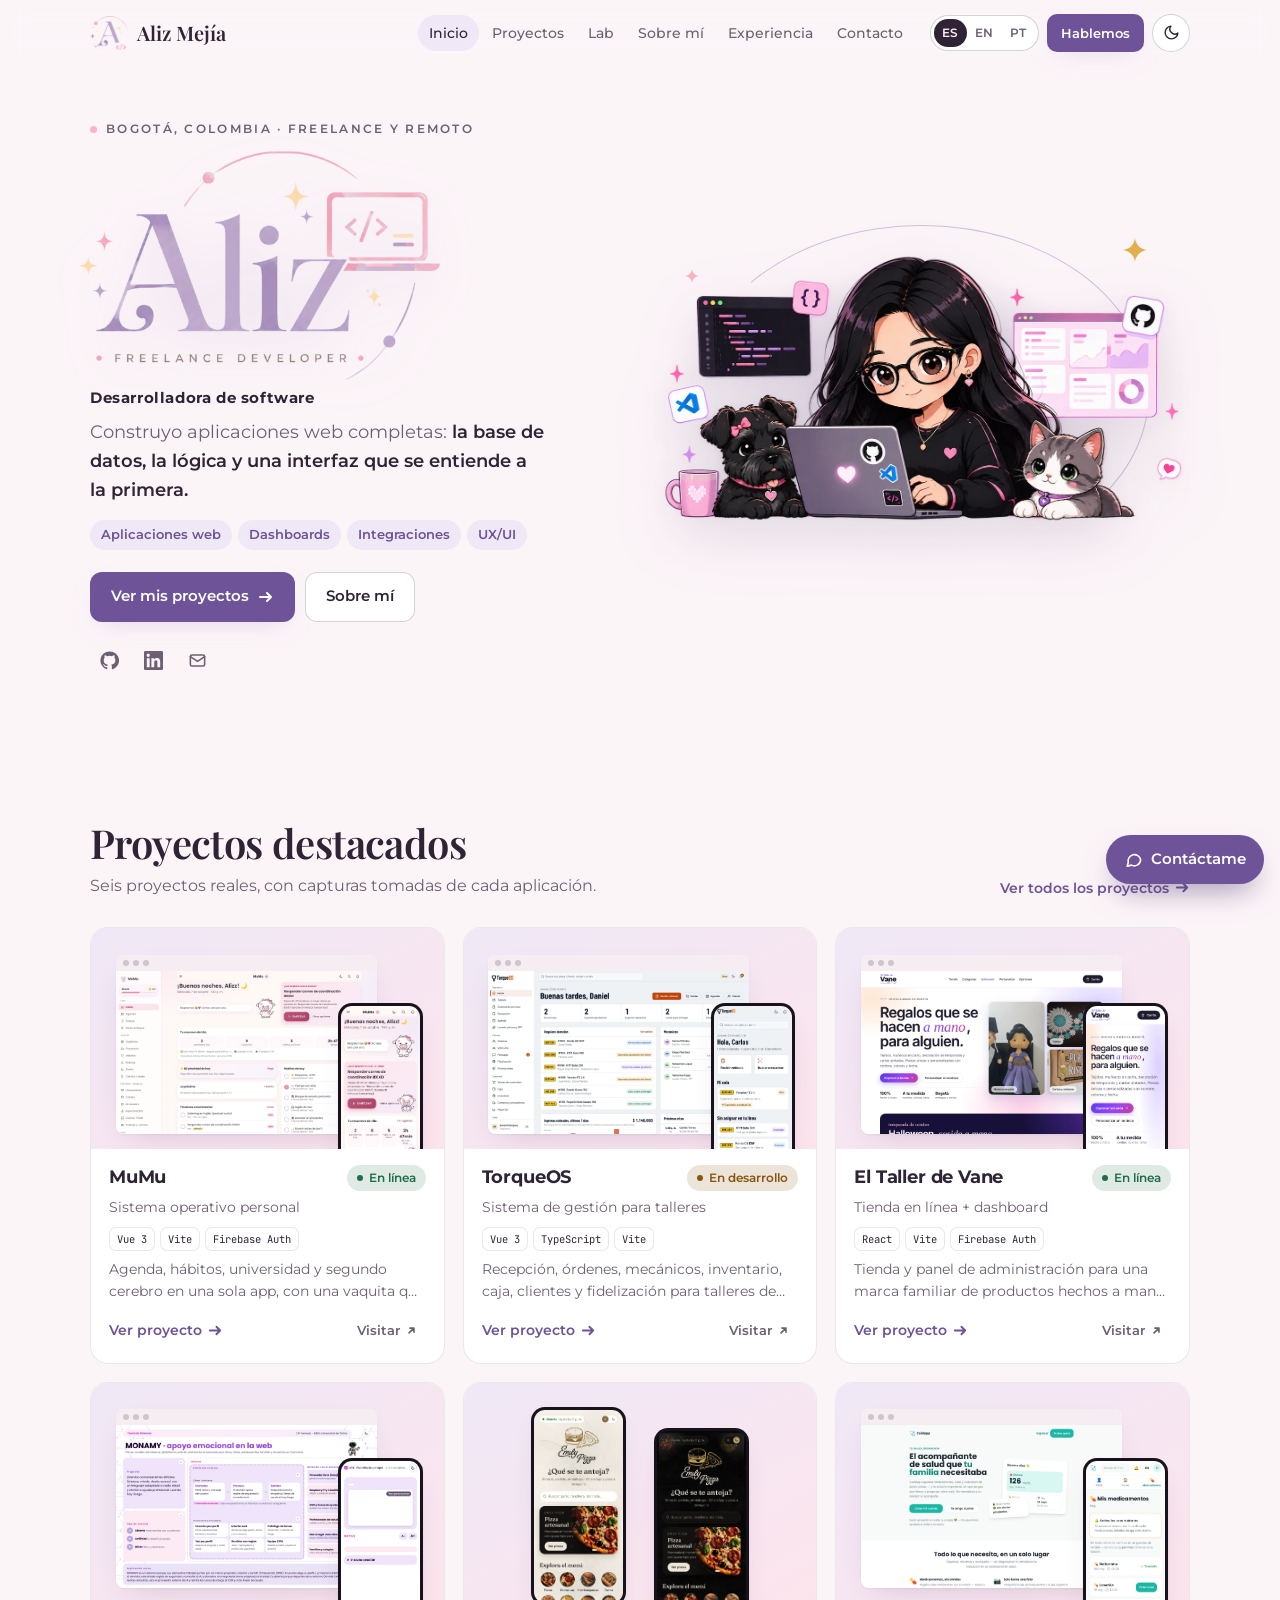
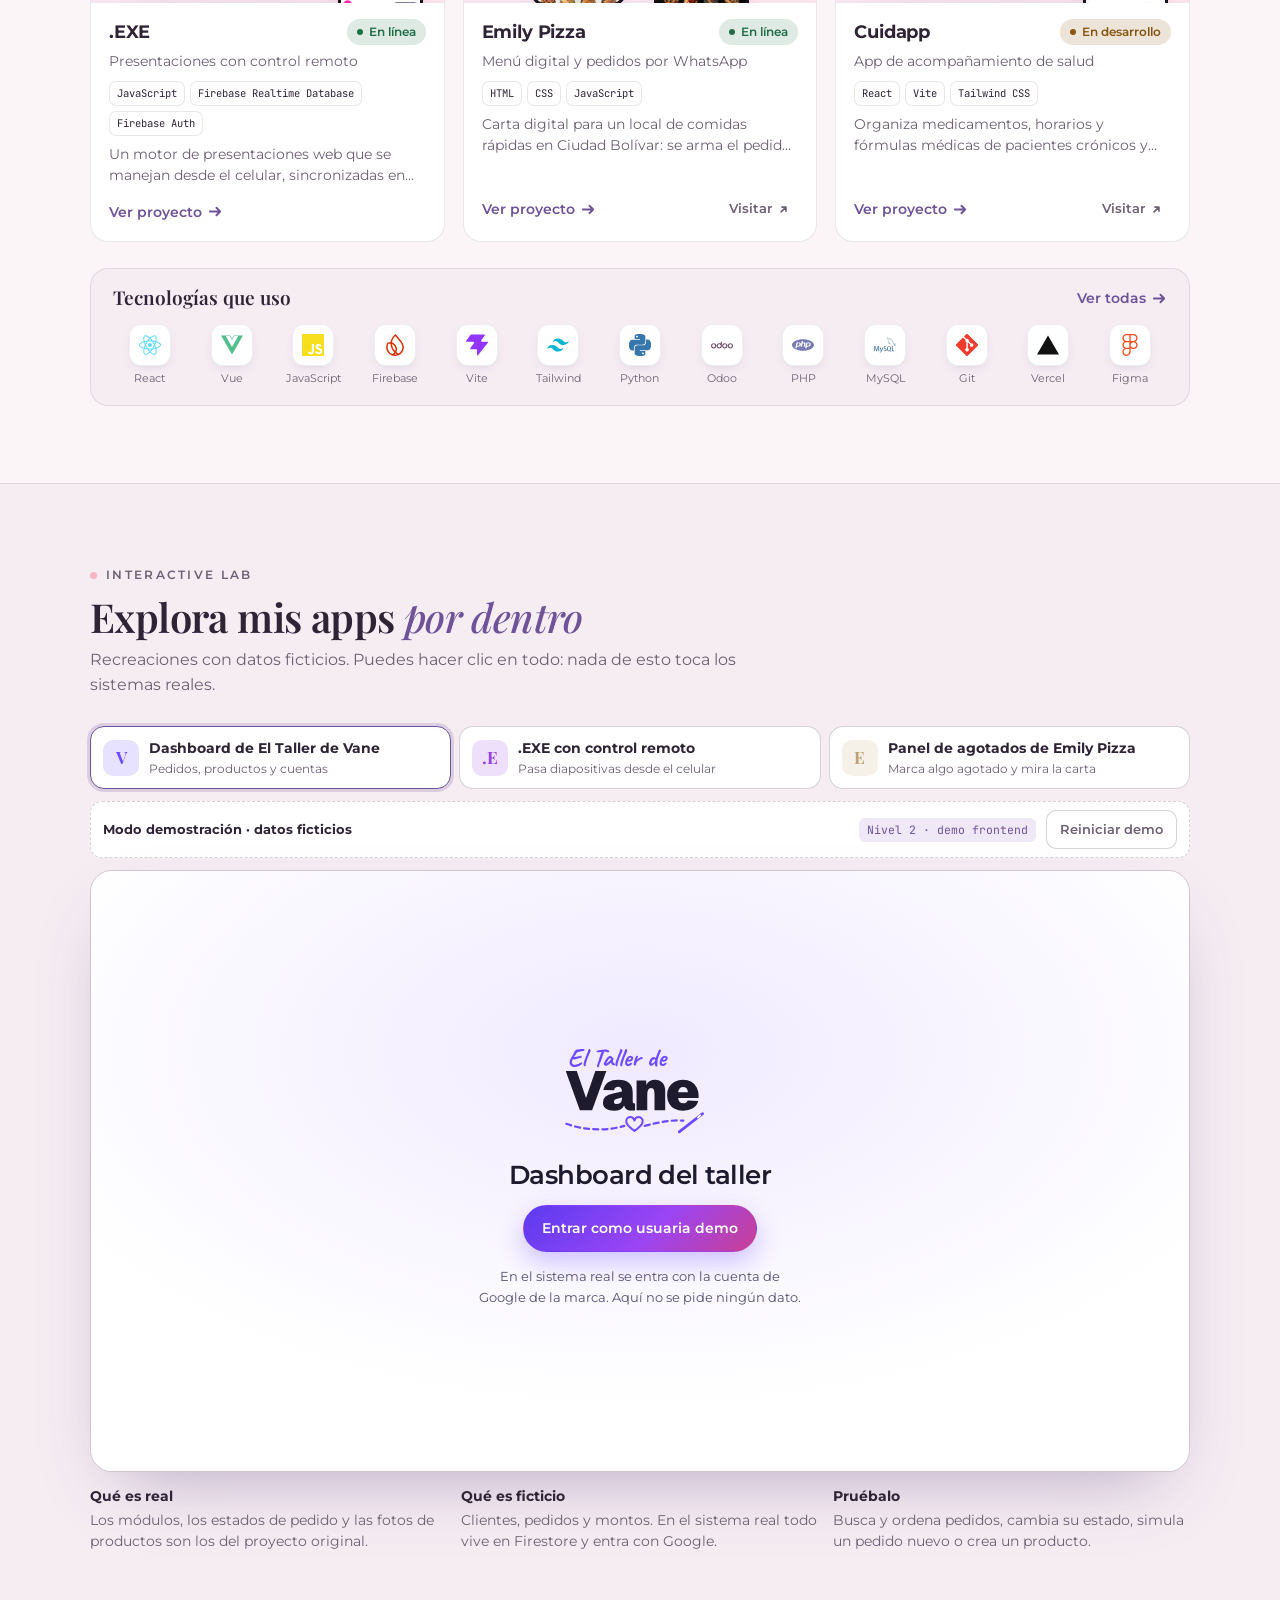
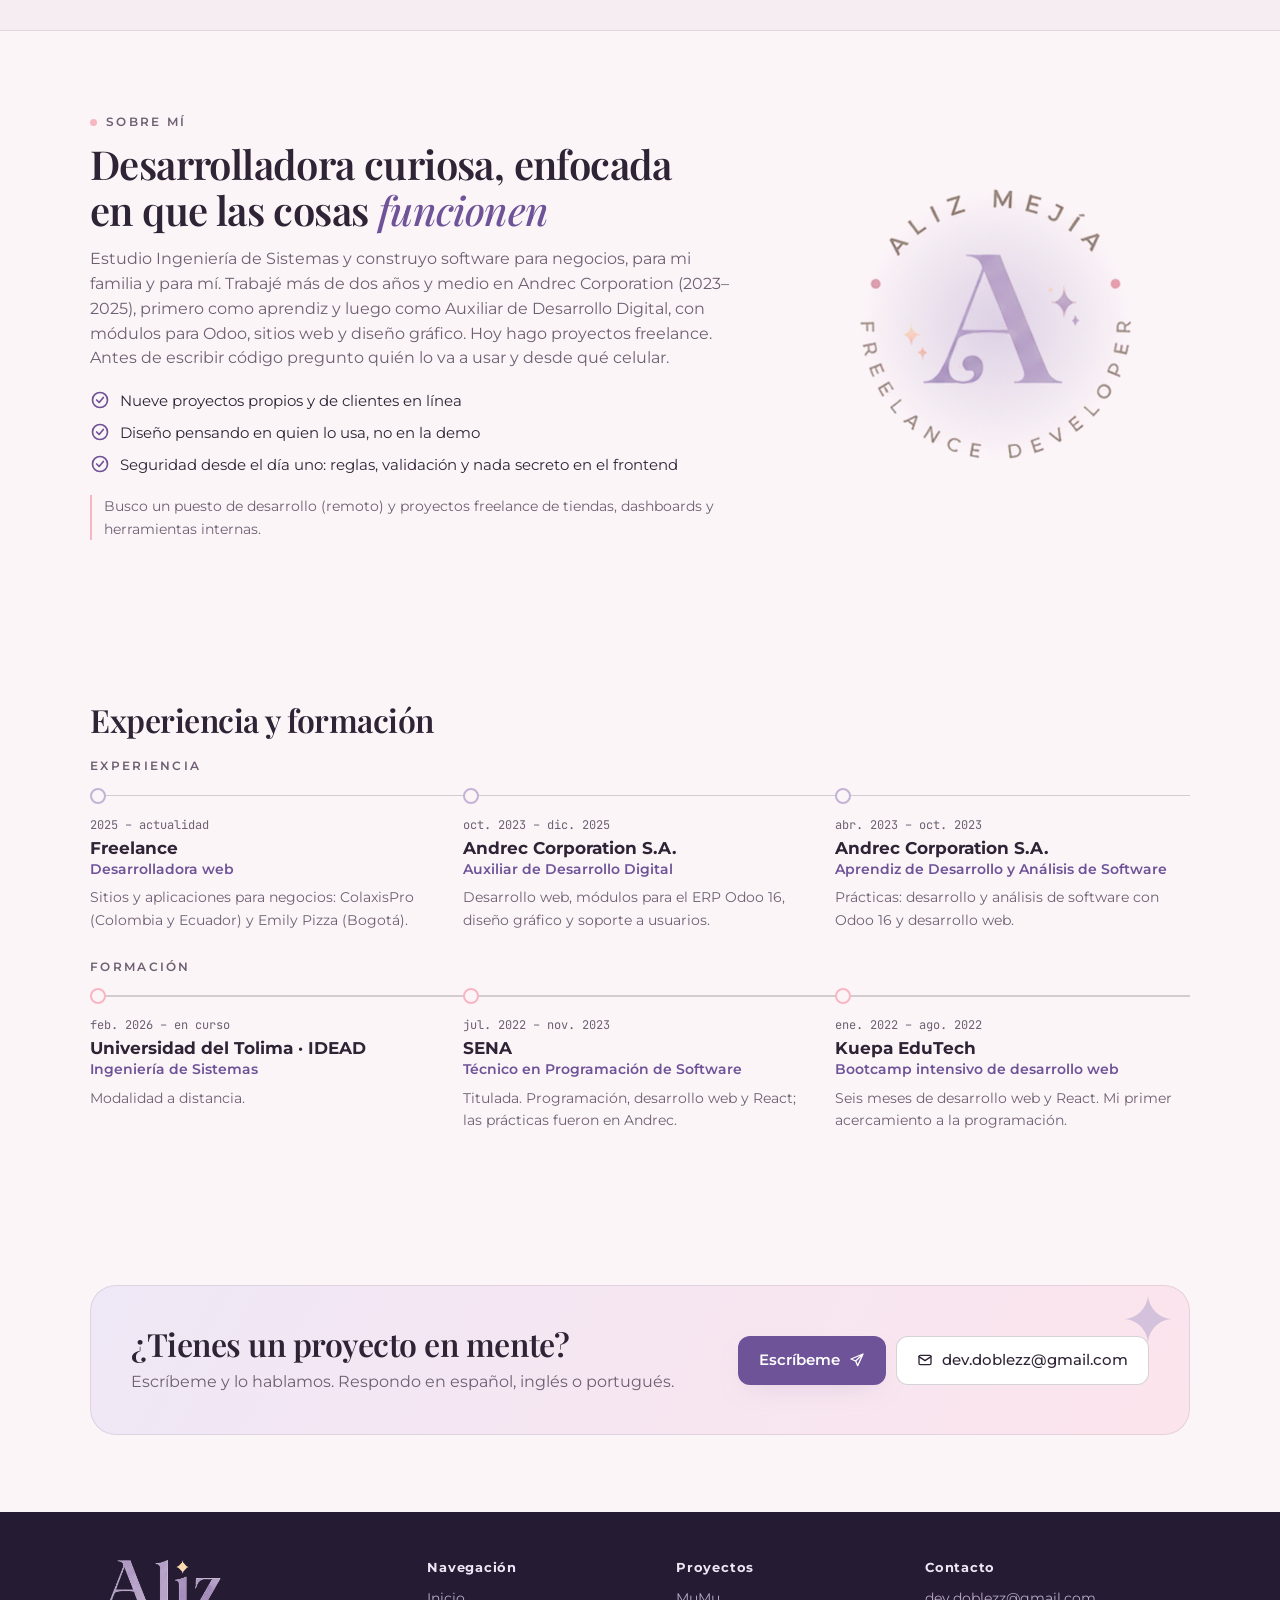
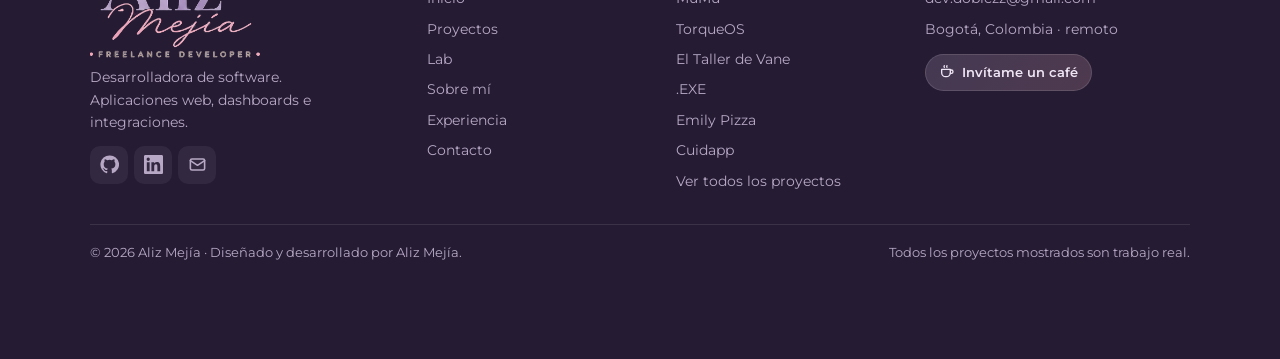
==== commit cc094047: "Texto alternativo para la imagen al compartir" ====
--- a/index.html
+++ b/index.html
@@ -18,6 +18,7 @@
   <meta property="og:image" content="https://aliz-mejia.vercel.app/assets/og.png">
   <meta property="og:image:width" content="1200">
   <meta property="og:image:height" content="630">
+  <meta property="og:image:alt" content="Aliz Mejía, desarrolladora de software · Bogotá, Colombia">
   <meta property="og:locale" content="es_CO">
   <meta property="og:locale:alternate" content="en_US">
   <meta property="og:locale:alternate" content="pt_BR">
